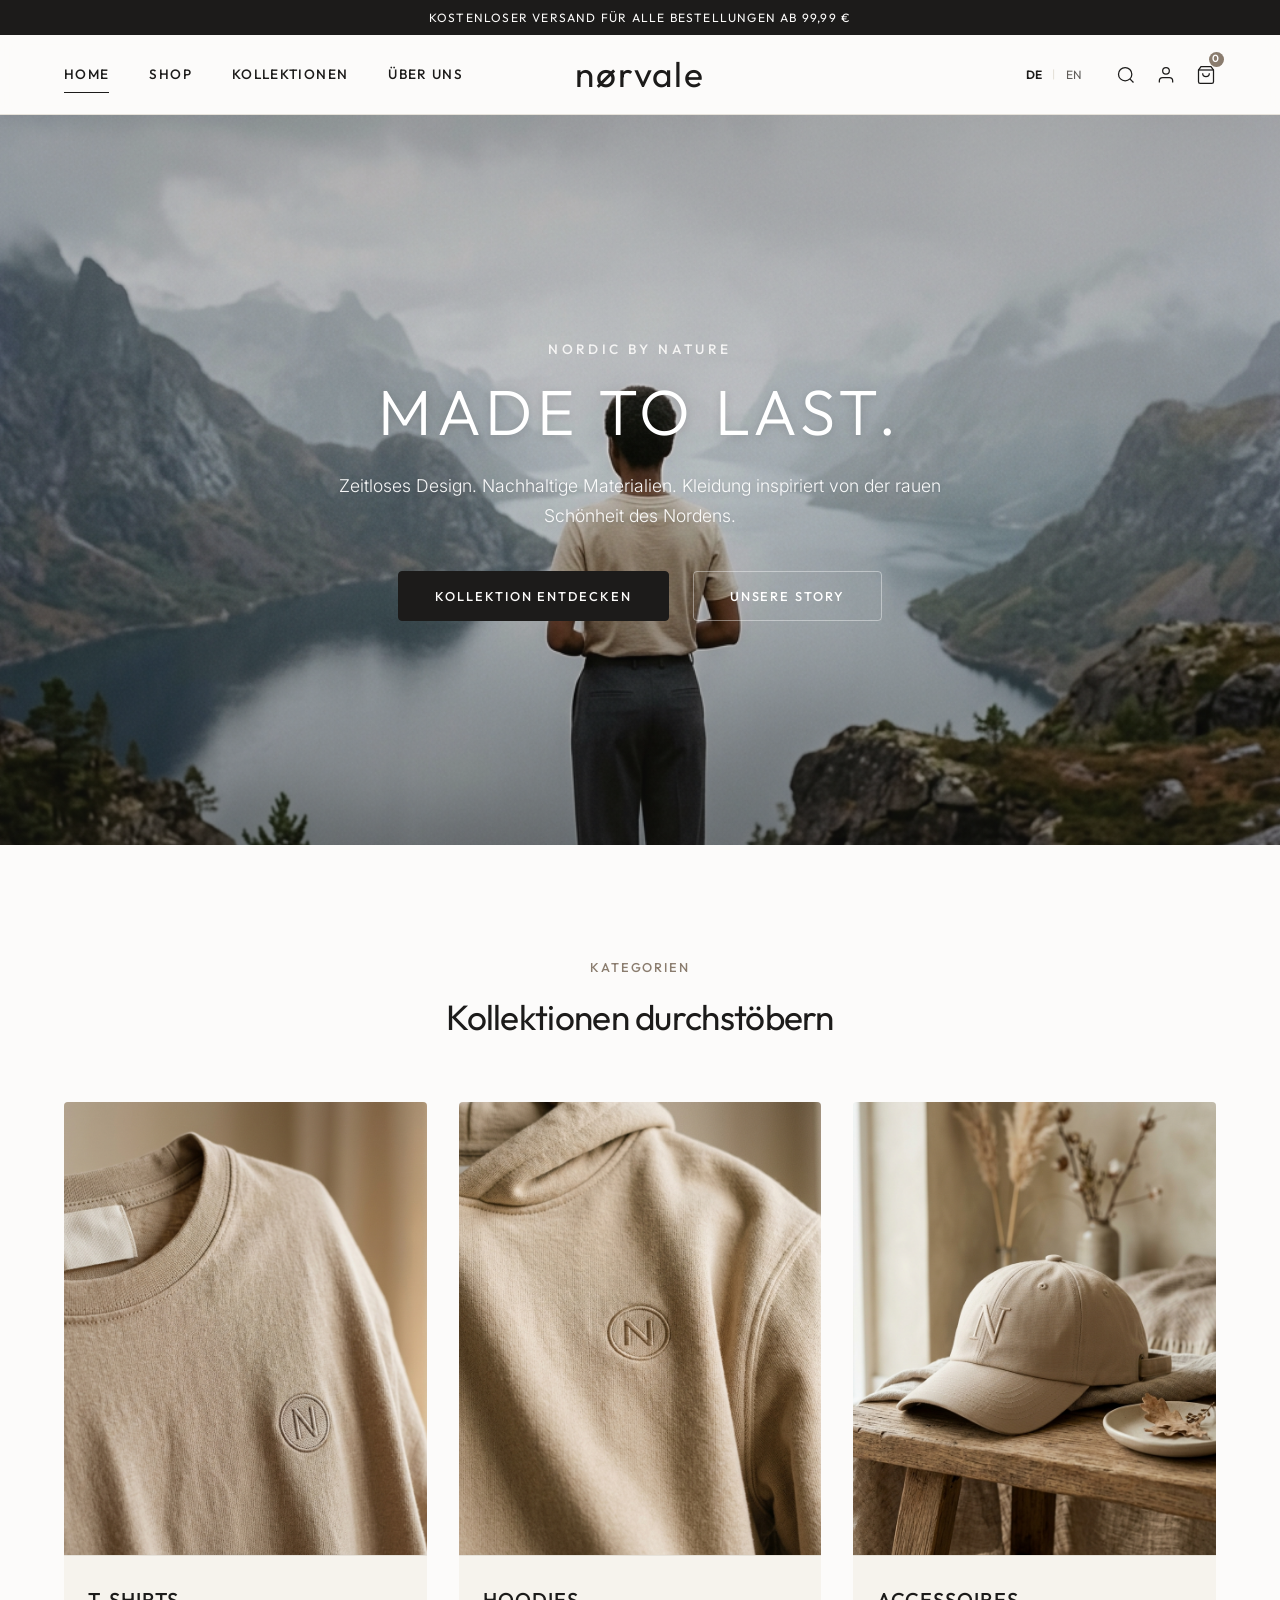
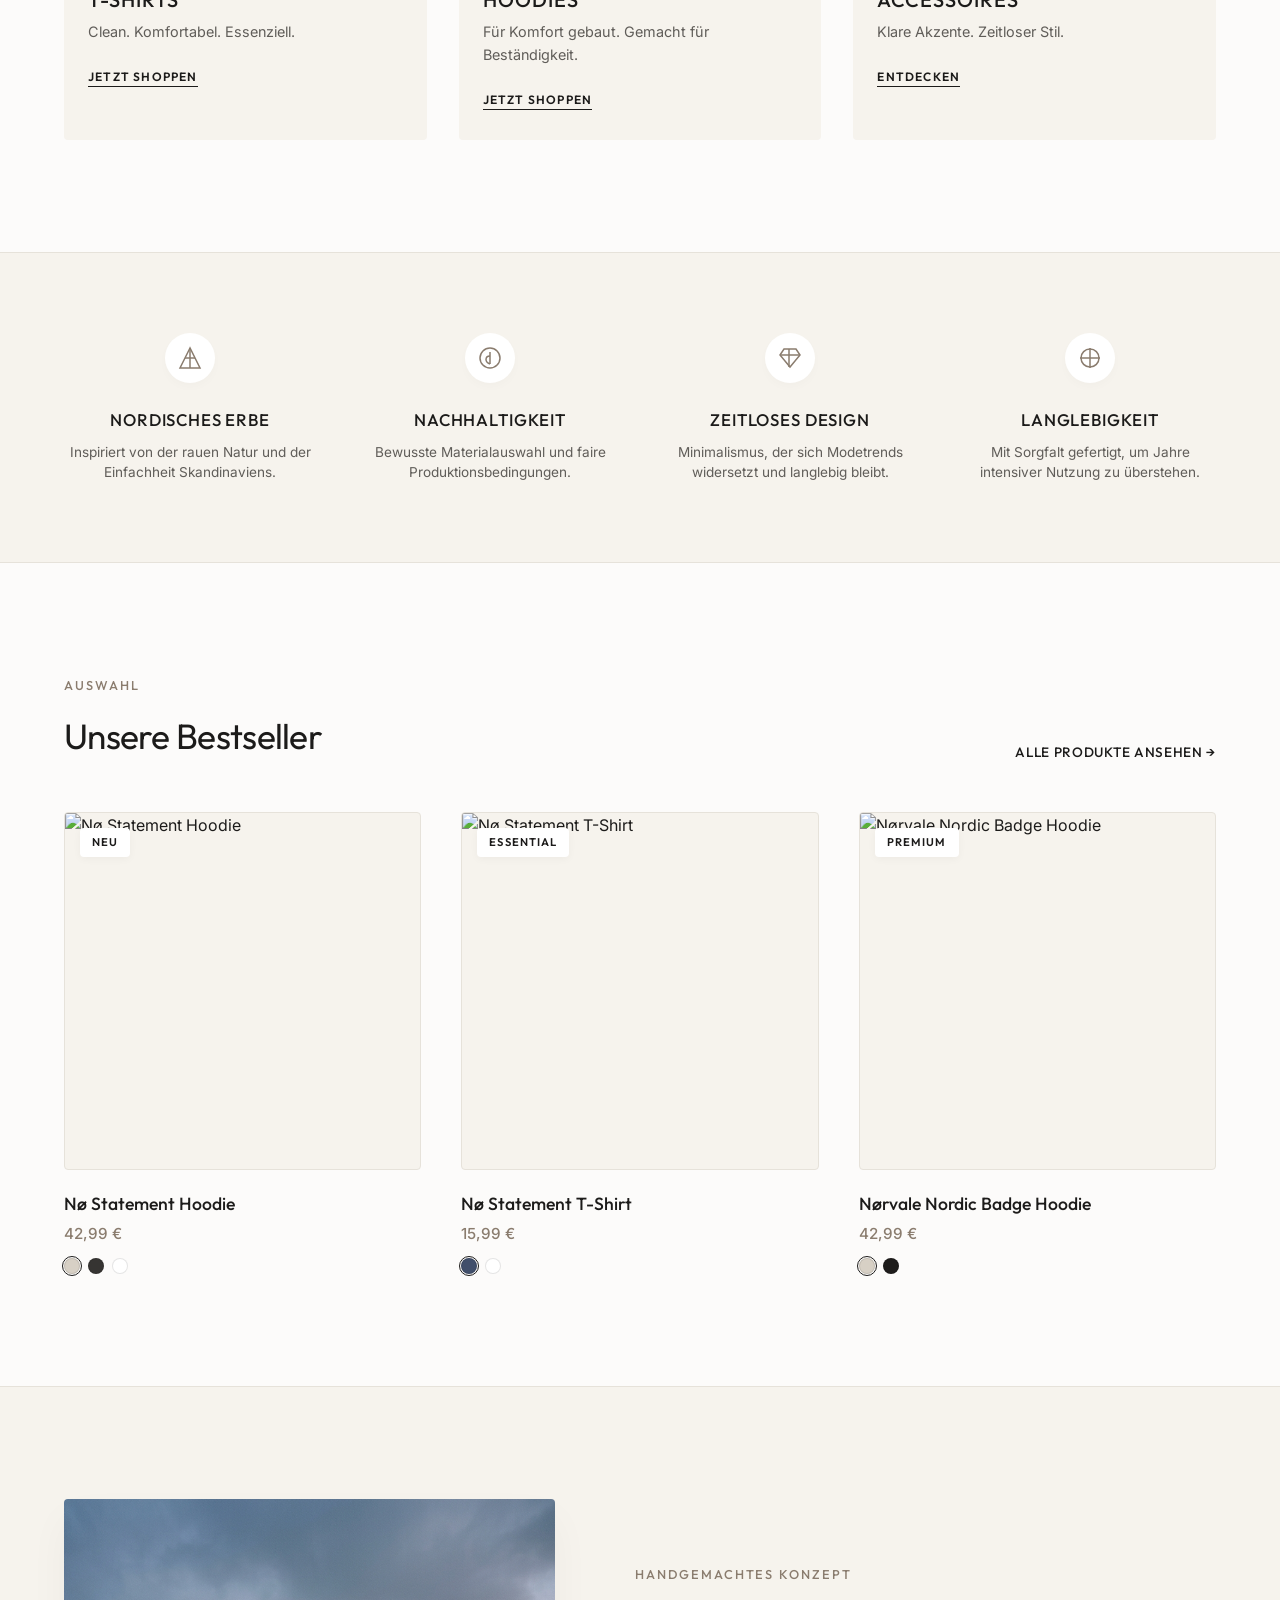
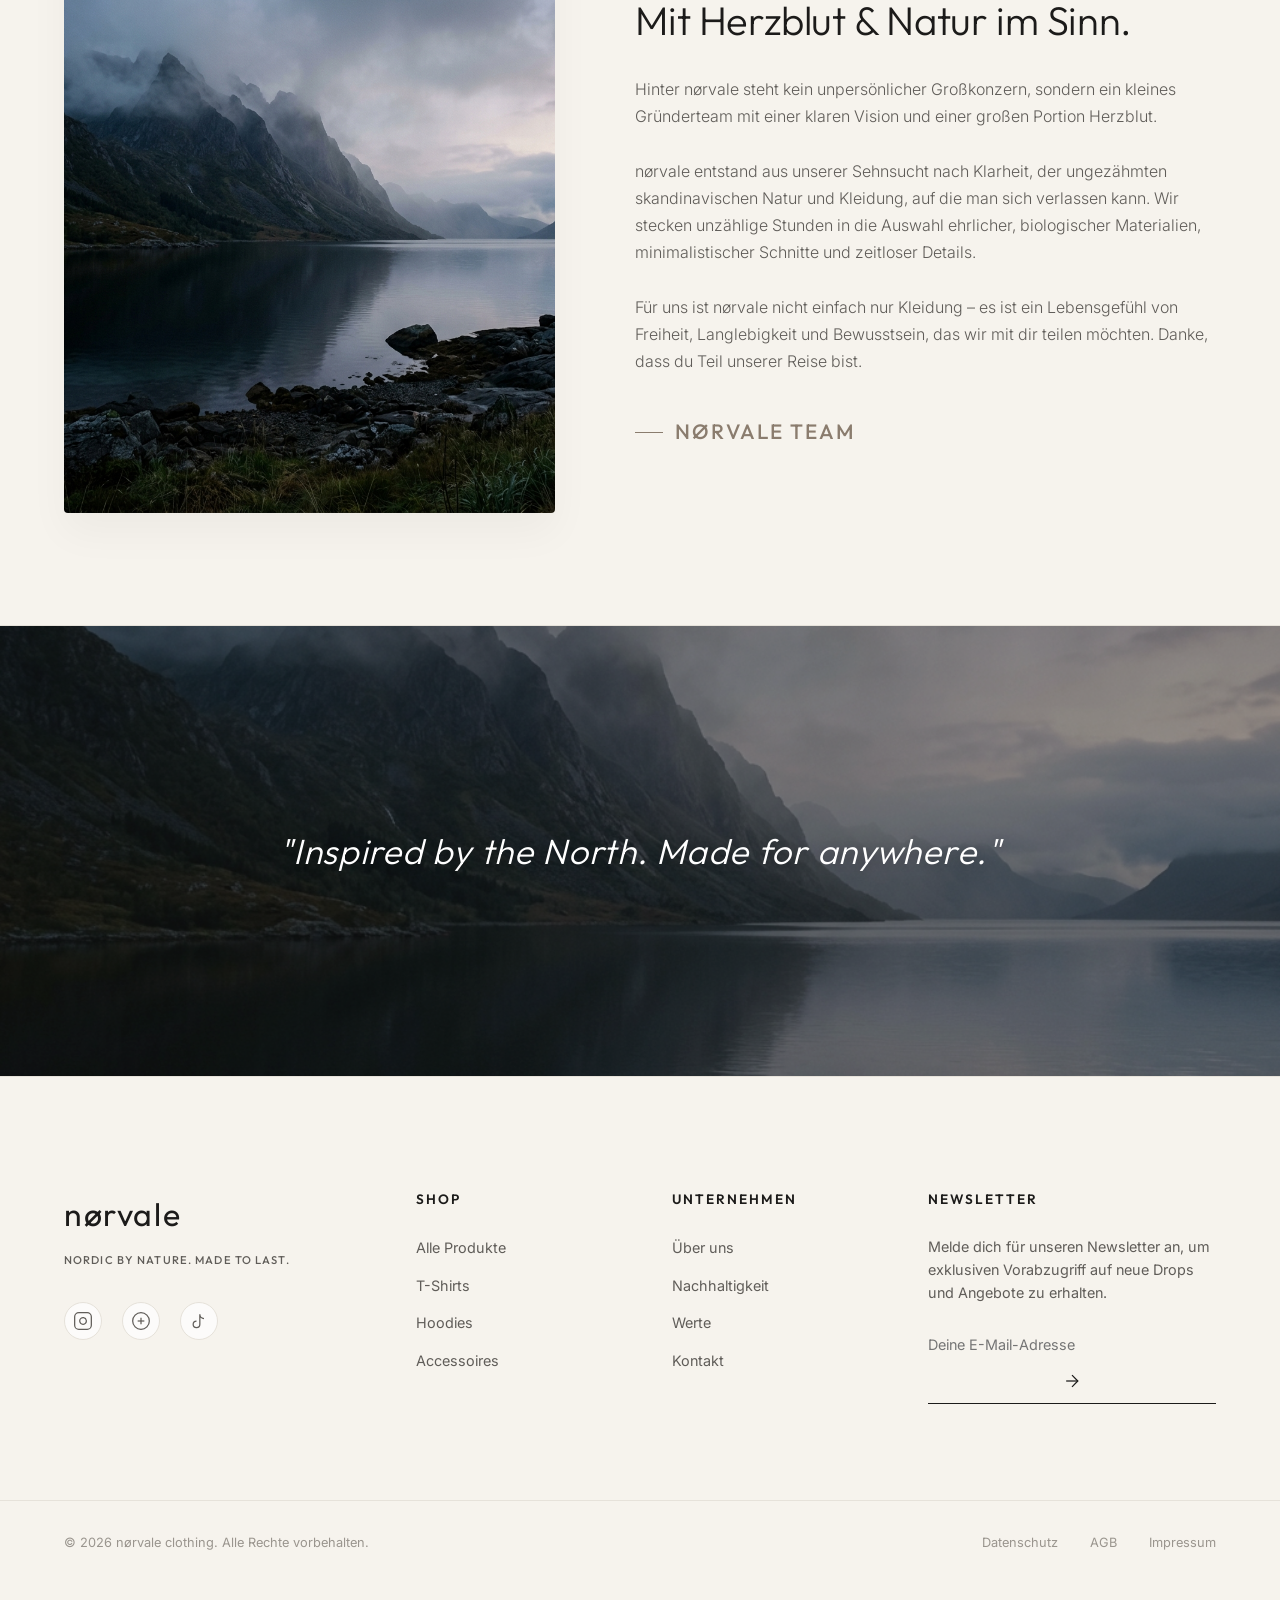
==== index.html @ 2acc5705 "feat: add google-site-verification and styling improvements" ====
<!DOCTYPE html>
<html lang="de">
<head>
    <meta charset="UTF-8">
    <meta name="viewport" content="width=device-width, initial-scale=1.0">
    <title>nørvale | Nordic by Nature. Made to Last.</title>
    <meta name="description" content="Timeless design. Honest materials. Apparel inspired by the North. Discover nørvale's collection of premium, organic clothing.">
    <meta name="google-site-verification" content="ryWmEPqQqQetvuPu8Vt8TTZ47beC2l1nAN78mezbx3M" />
    
    <!-- Google Fonts: Outfit (modern, geometric) and Inter (clean, readable body) -->
    <link rel="preconnect" href="https://fonts.googleapis.com">
    <link rel="preconnect" href="https://fonts.gstatic.com" crossorigin>
    <link href="https://fonts.googleapis.com/css2?family=Inter:wght@300;400;500;600&family=Outfit:wght@300;400;500;600;700&display=swap" rel="stylesheet">
    
    <!-- Core Stylesheet -->
    <link rel="stylesheet" href="index.css">
</head>
<body>

    <!-- Announcement Bar -->
    <div class="announcement-bar">
        <p data-i18n="announcement">Kostenloser Versand für alle Bestellungen ab 99,99 €</p>
    </div>

    <!-- Main Header -->
    <header class="main-header">
        <div class="header-container">
            <!-- Left Navigation -->
            <nav class="nav-left">
                <a href="#home" class="nav-link active" data-target="home-view" data-i18n="nav_home">Home</a>
                <a href="#!/" class="nav-link" data-target="shop-view" data-i18n="nav_shop">Shop</a>
                <a href="#collections" class="nav-link" data-target="collections-view" data-i18n="nav_collections">Kollektionen</a>
                <a href="#about" class="nav-link" data-target="about-view" data-i18n="nav_about">Über uns</a>
            </nav>

            <!-- Center Logo -->
            <div class="logo-container">
                <a href="#home" class="logo" data-target="home-view">nørvale</a>
            </div>

            <!-- Right Utilities -->
            <div class="nav-right">
                <!-- Language Switcher -->
                <div class="lang-switcher">
                    <button class="lang-btn active" data-lang="de">DE</button>
                    <span class="lang-divider">|</span>
                    <button class="lang-btn" data-lang="en">EN</button>
                </div>
                
                <button class="icon-btn search-toggle" aria-label="Suche">
                    <svg width="20" height="20" viewBox="0 0 24 24" fill="none" stroke="currentColor" stroke-width="1.5">
                        <circle cx="11" cy="11" r="8"></circle>
                        <line x1="21" y1="21" x2="16.65" y2="16.65"></line>
                    </svg>
                </button>
                <a href="#!/" class="icon-btn nav-link" aria-label="Konto" data-target="shop-view">
                    <svg width="20" height="20" viewBox="0 0 24 24" fill="none" stroke="currentColor" stroke-width="1.5">
                        <path d="M20 21v-2a4 4 0 0 0-4-4H8a4 4 0 0 0-4 4v2"></path>
                        <circle cx="12" cy="7" r="4"></circle>
                    </svg>
                </a>
                <a href="#!/basket" class="icon-btn bag-btn nav-link" aria-label="Warenkorb" data-target="shop-view">
                    <svg width="20" height="20" viewBox="0 0 24 24" fill="none" stroke="currentColor" stroke-width="1.5">
                        <path d="M6 2L3 6v14a2 2 0 0 0 2 2h14a2 2 0 0 0 2-2V6l-3-4z"></path>
                        <line x1="3" y1="6" x2="21" y2="6"></line>
                        <path d="M16 10a4 4 0 0 1-8 0"></path>
                    </svg>
                    <span class="bag-count">0</span>
                </a>
                <!-- Mobile Menu Button -->
                <button class="mobile-menu-toggle" aria-label="Menü öffnen">
                    <span></span>
                    <span></span>
                </button>
            </div>
        </div>
    </header>

    <!-- Mobile Navigation Drawer -->
    <div class="mobile-nav-drawer">
        <nav class="mobile-nav">
            <a href="#home" class="mobile-nav-link active" data-target="home-view" data-i18n="nav_home">Home</a>
            <a href="#!/" class="mobile-nav-link" data-target="shop-view" data-i18n="nav_shop">Shop</a>
            <a href="#collections" class="mobile-nav-link" data-target="collections-view" data-i18n="nav_collections">Kollektionen</a>
            <a href="#about" class="mobile-nav-link" data-target="about-view" data-i18n="nav_about">Über uns</a>
        </nav>
    </div>

    <!-- Main Content Area -->
    <main class="main-content">

        <!-- 1. HOME VIEW -->
        <section id="home-view" class="view active">
            <!-- Hero Banner -->
            <div class="hero-banner">
                <div class="hero-image-wrapper">
                    <img src="assets/hero_scenery.png" alt="Nordische Landschaft und Minimal-T-Shirt" class="hero-image">
                </div>
                <div class="hero-content">
                    <p class="hero-subtitle-tag" data-i18n="hero_tag">Nordic by Nature</p>
                    <h1 class="hero-title" data-i18n="hero_title">MADE TO LAST.</h1>
                    <p class="hero-description" data-i18n="hero_desc">Zeitloses Design. Nachhaltige Materialien. Kleidung inspiriert von der rauen Schönheit des Nordens.</p>
                    <div class="hero-actions">
                        <button class="btn btn-primary" onclick="navigateToView('shop-view'); window.location.hash = '#!/'" data-i18n="hero_btn_shop">Kollektion Entdecken</button>
                        <button class="btn btn-secondary" onclick="navigateToView('about-view')" data-i18n="hero_btn_about">Unsere Story</button>
                    </div>
                </div>
            </div>

            <!-- Categories Grid -->
            <section class="section categories-section">
                <div class="container">
                    <div class="section-header">
                        <span class="section-tag" data-i18n="cat_tag">Kategorien</span>
                        <h2 class="section-title" data-i18n="cat_title">Kollektionen durchstöbern</h2>
                    </div>
                    <div class="categories-grid">
                        <!-- T-Shirts -->
                        <div class="category-card" onclick="navigateToShopCategory('t-shirts')">
                            <div class="card-img-wrapper">
                                <img src="assets/cat_tshirt.png?v=2" alt="nørvale T-Shirts" class="card-image">
                            </div>
                            <div class="card-content">
                                <h3>T-Shirts</h3>
                                <p data-i18n="cat_tshirt_desc">Clean. Komfortabel. Essenziell.</p>
                                <span class="card-link" data-i18n="cat_tshirt_cta">Jetzt Shoppen</span>
                            </div>
                        </div>

                        <!-- Hoodies -->
                        <div class="category-card" onclick="navigateToShopCategory('hoodies')">
                            <div class="card-img-wrapper">
                                <img src="assets/cat_hoodie.png?v=2" alt="nørvale Hoodies" class="card-image">
                            </div>
                            <div class="card-content">
                                <h3>Hoodies</h3>
                                <p data-i18n="cat_hoodie_desc">Für Komfort gebaut. Gemacht für Beständigkeit.</p>
                                <span class="card-link" data-i18n="cat_hoodie_cta">Jetzt Shoppen</span>
                            </div>
                        </div>

                        <!-- Accessories -->
                        <div class="category-card" onclick="navigateToShopCategory('accessories')">
                            <div class="card-img-wrapper">
                                <img src="assets/cat_accessories.png?v=2" alt="nørvale Accessoires" class="card-image">
                            </div>
                            <div class="card-content">
                                <h3 data-i18n="cat_accessories_title">Accessoires</h3>
                                <p data-i18n="cat_accessories_desc">Klare Akzente. Zeitloser Stil.</p>
                                <span class="card-link" data-i18n="cat_accessories_cta">Entdecken</span>
                            </div>
                        </div>
                    </div>
                </div>
            </section>

            <!-- Brand Values Section -->
            <section class="values-section">
                <div class="container">
                    <div class="values-grid">
                        <div class="value-item">
                            <div class="value-icon">
                                <svg width="24" height="24" viewBox="0 0 24 24" fill="none" stroke="currentColor" stroke-width="1.5">
                                    <path d="M12 2L2 22h20L12 2z"></path>
                                    <path d="M12 2v20"></path>
                                    <path d="M7 12h10"></path>
                                </svg>
                            </div>
                            <h3 data-i18n="value_title_1">Nordisches Erbe</h3>
                            <p data-i18n="value_desc_1">Inspiriert von der rauen Natur und der Einfachheit Skandinaviens.</p>
                        </div>
                        <div class="value-item">
                            <div class="value-icon">
                                <svg width="24" height="24" viewBox="0 0 24 24" fill="none" stroke="currentColor" stroke-width="1.5">
                                    <path d="M12 22c5.523 0 10-4.477 10-10S17.523 2 12 2 2 6.477 2 12s4.477 10 10 10z"></path>
                                    <path d="M12 6v12"></path>
                                    <path d="M12 10C9.5 10 8 11.5 8 13.5s1.5 3.5 4 4.5"></path>
                                </svg>
                            </div>
                            <h3 data-i18n="value_title_2">Nachhaltigkeit</h3>
                            <p data-i18n="value_desc_2">Bewusste Materialauswahl und faire Produktionsbedingungen.</p>
                        </div>
                        <div class="value-item">
                            <div class="value-icon">
                                <svg width="24" height="24" viewBox="0 0 24 24" fill="none" stroke="currentColor" stroke-width="1.5">
                                    <path d="M6 3h12l4 6-10 12L2 9z"></path>
                                    <path d="M11 3v18"></path>
                                    <path d="M2 9h20"></path>
                                </svg>
                            </div>
                            <h3 data-i18n="value_title_3">Zeitloses Design</h3>
                            <p data-i18n="value_desc_3">Minimalismus, der sich Modetrends widersetzt und langlebig bleibt.</p>
                        </div>
                        <div class="value-item">
                            <div class="value-icon">
                                <svg width="24" height="24" viewBox="0 0 24 24" fill="none" stroke="currentColor" stroke-width="1.5">
                                    <path d="M2 12h20"></path>
                                    <path d="M12 2v20"></path>
                                    <path d="M12 12m-9 0a9 9 0 1 0 18 0 9 9 0 1 0 -18 0"></path>
                                </svg>
                            </div>
                            <h3 data-i18n="value_title_4">Langlebigkeit</h3>
                            <p data-i18n="value_desc_4">Mit Sorgfalt gefertigt, um Jahre intensiver Nutzung zu überstehen.</p>
                        </div>
                    </div>
                </div>
            </section>

            <!-- Interactive Bestsellers Preview -->
            <section class="section bestsellers-section">
                <div class="container">
                    <div class="section-header flex-header">
                        <div>
                            <span class="section-tag" data-i18n="best_tag">Auswahl</span>
                            <h2 class="section-title" data-i18n="best_title">Unsere Bestseller</h2>
                        </div>
                        <button class="text-link-btn" onclick="navigateToView('shop-view')" data-i18n="best_view_all">Alle Produkte ansehen →</button>
                    </div>
                    <div class="products-grid">
                        <!-- Product 1 -->
                        <div class="product-card" onclick="navigateToView('shop-view'); window.location.hash = '#!/sellable/ybQyJ8mRgZTdxgE8Mgmy-20-22'">
                            <div class="product-img-wrapper">
                                <img src="https://image.spreadshirtmedia.net/image-server/v1/products/T20A1247PA8410PT17X258Y19D359076087W8000H5012/views/1,width=500,height=500,appearanceId=1247,backgroundColor=f4e3cb,crop=list,modelId=15025/clean-reduziert-und-ausdrucksstark-noe-ist-minimalistisches-statement-wear.jpg" alt="Nø Statement Hoodie" class="product-image">
                                <span class="badge" data-i18n="badge_new">Neu</span>
                            </div>
                            <div class="product-details">
                                <h3 class="product-name">Nø Statement Hoodie</h3>
                                <p class="product-price">42,99 €</p>
                                <div class="product-colors">
                                    <span class="color-dot active" style="background-color: #d7d0c5;" title="Sand"></span>
                                    <span class="color-dot" style="background-color: #363432;" title="Charcoal"></span>
                                    <span class="color-dot" style="background-color: #ffffff;" title="Weiß"></span>
                                </div>
                            </div>
                        </div>

                        <!-- Product 2 -->
                        <div class="product-card" onclick="navigateToView('shop-view'); window.location.hash = '#!/sellable/ybQyJ8mRgZTdxgE8Mgmy-1155-33'">
                            <div class="product-img-wrapper">
                                <img src="https://image.spreadshirtmedia.net/image-server/v1/products/T1155A195PA2483PT32X28Y31D359076087W19418H12166/views/1,width=500,height=500,appearanceId=195,backgroundColor=f4e3cb,crop=list,modelId=12877/clean-reduziert-und-ausdrucksstark-noe-ist-minimalistisches-statement-wear.jpg" alt="Nø Statement T-Shirt" class="product-image">
                                <span class="badge" data-i18n="badge_essential">Essential</span>
                            </div>
                            <div class="product-details">
                                <h3 class="product-name">Nø Statement T-Shirt</h3>
                                <p class="product-price">15,99 €</p>
                                <div class="product-colors">
                                    <span class="color-dot active" style="background-color: #414f6b;" title="Navy"></span>
                                    <span class="color-dot" style="background-color: #ffffff;" title="Weiß"></span>
                                </div>
                            </div>
                        </div>

                        <!-- Product 3 -->
                        <div class="product-card" onclick="navigateToView('shop-view'); window.location.hash = '#!/sellable/NnQjBgmVJ0T8rB079exd-20-22'">
                            <div class="product-img-wrapper">
                                <img src="https://image.spreadshirtmedia.net/image-server/v1/products/T20A1271PA8410PT17X70Y38D359076340W25000H6840/views/1,width=500,height=500,appearanceId=1271,backgroundColor=f4e3cb,crop=list,modelId=16899/badge-im-skandinavischen-stil.jpg" alt="Nørvale Nordic Badge Hoodie" class="product-image">
                                <span class="badge" data-i18n="badge_premium">Premium</span>
                            </div>
                            <div class="product-details">
                                <h3 class="product-name">Nørvale Nordic Badge Hoodie</h3>
                                <p class="product-price">42,99 €</p>
                                <div class="product-colors">
                                    <span class="color-dot active" style="background-color: #d7d0c5;" title="Sand"></span>
                                    <span class="color-dot" style="background-color: #1e1c1b;" title="Deep Charcoal"></span>
                                </div>
                            </div>
                        </div>
                    </div>
                </div>
            </section>

            <!-- Founders Section -->
            <section class="section founders-section">
                <div class="container">
                    <div class="founders-grid">
                        <div class="founders-image-wrapper animate-on-scroll">
                            <img src="assets/quote_bg.png" alt="nørvale Gründerteam" class="founders-image">
                        </div>
                        <div class="founders-content">
                            <span class="section-tag" data-i18n="founders_tag">Handgemachtes Konzept</span>
                            <h2 class="founders-title" data-i18n="founders_title">Mit Herzblut &amp; Natur im Sinn.</h2>
                            <p class="founders-text" data-i18n="founders_text">
                                Hinter nørvale steht kein unpersönlicher Großkonzern, sondern ein kleines Gründerteam mit einer klaren Vision und einer großen Portion Herzblut.<br><br>
                                nørvale entstand aus unserer Sehnsucht nach Klarheit, der ungezähmten skandinavischen Natur und Kleidung, auf die man sich verlassen kann. Wir stecken unzählige Stunden in die Auswahl ehrlicher, biologischer Materialien, minimalistischer Schnitte und zeitloser Details.<br><br>
                                Für uns ist nørvale nicht einfach nur Kleidung – es ist ein Lebensgefühl von Freiheit, Langlebigkeit und Bewusstsein, das wir mit dir teilen möchten. Danke, dass du Teil unserer Reise bist.
                            </p>
                            <div class="founders-signature">nørvale team</div>
                        </div>
                    </div>
                </div>
            </section>

            <!-- Brand Quote Banner -->
            <div class="quote-banner">
                <div class="quote-bg-wrapper">
                    <img src="assets/quote_bg.png" alt="Nordische Berge im Nebel" class="quote-bg-image">
                </div>
                <div class="quote-content">
                    <blockquote>"Inspired by the North. Made for anywhere."</blockquote>
                </div>
            </div>
        </section>


        <!-- 2. SHOP VIEW (Embedded Spreadshop) -->
        <section id="shop-view" class="view">
            <div class="container shop-wrapper">
                <div class="shop-header">
                    <span class="section-tag" data-i18n="shop_tag">Offizieller Store</span>
                    <h2 class="section-title" data-i18n="shop_title">nørvale Online-Shop</h2>
                    <p class="shop-intro-text" data-i18n="shop_desc">Bestelle unsere Kollektionen direkt über den eingebetteten Store. Sicher, schnell und direkt geliefert.</p>
                </div>
                
                <!-- Spreadshop Container -->
                <div class="spreadshop-container-card">
                    <div id="myShop">
                        <div class="shop-loading-spinner">
                            <div class="spinner"></div>
                            <p data-i18n="shop_loading">Kollektionen werden geladen...</p>
                            <a href="https://baokmedia.myspreadshop.de" class="btn btn-secondary" data-i18n="shop_fallback_btn">Direkt zu Spreadshop öffnen</a>
                        </div>
                    </div>
                </div>
            </div>
        </section>


        <!-- 3. COLLECTIONS VIEW -->
        <section id="collections-view" class="view">
            <div class="container section">
                <div class="section-header">
                    <span class="section-tag" data-i18n="coll_tag">Unsere Drops</span>
                    <h2 class="section-title" data-i18n="coll_title">Kollektionen</h2>
                </div>
                
                <div class="collections-overview">
                    <!-- Collection 1: Nø Statement -->
                    <div class="collection-section">
                        <div class="collection-hero-card">
                            <div class="collection-hero-image">
                                <img src="https://image.spreadshirtmedia.net/image-server/v1/products/T20A1247PA8410PT17X258Y19D359076087W8000H5012/views/1,width=600,height=400,appearanceId=1247,backgroundColor=f4e3cb,crop=list/noe-statement-collection.jpg" alt="Nø Statement Collection">
                            </div>
                            <div class="collection-hero-content">
                                <span class="collection-tag" data-i18n="coll_noe_tag">Neu eingetroffen</span>
                                <h3 class="collection-heading" data-i18n="coll_noe_title">Nø Statement Collection</h3>
                                <p class="collection-description" data-i18n="coll_noe_desc">Clean, reduziert und ausdrucksstark: Nø ist minimalistisches Statement-Wear mit nordischem Stil und klarer Haltung.</p>
                                <button class="btn btn-primary" onclick="navigateToView('shop-view'); window.location.hash = '#!/search?q=Statement'" data-i18n="coll_noe_btn">Kollektion shoppen</button>
                            </div>
                        </div>
                        
                        <!-- Key Products preview -->
                        <div class="collection-products-preview">
                            <h4 class="preview-title" data-i18n="coll_preview_title">Highlights der Kollektion</h4>
                            <div class="mini-grid">
                                <!-- Product 1 -->
                                <div class="product-card mini" onclick="navigateToView('shop-view'); window.location.hash = '#!/sellable/ybQyJ8mRgZTdxgE8Mgmy-20-22'">
                                    <div class="product-img-wrapper">
                                        <img src="https://image.spreadshirtmedia.net/image-server/v1/products/T20A1247PA8410PT17X258Y19D359076087W8000H5012/views/1,width=400,height=400,appearanceId=1247,backgroundColor=f4e3cb,crop=list/noe-statement-hoodie.jpg" alt="Nø Statement Hoodie" class="product-image" loading="lazy">
                                    </div>
                                    <div class="product-details">
                                        <h5 class="product-name">Nø Statement Hoodie</h5>
                                        <p class="product-price">42,99 €</p>
                                    </div>
                                </div>
                                <!-- Product 2 -->
                                <div class="product-card mini" onclick="navigateToView('shop-view'); window.location.hash = '#!/sellable/ybQyJ8mRgZTdxgE8Mgmy-1155-33'">
                                    <div class="product-img-wrapper">
                                        <img src="https://image.spreadshirtmedia.net/image-server/v1/products/T1155A195PA2483PT32X28Y31D359076087W19418H12166/views/1,width=400,height=400,appearanceId=195,backgroundColor=f4e3cb,crop=list/noe-statement-tshirt.jpg" alt="Nø Statement T-Shirt" class="product-image" loading="lazy">
                                    </div>
                                    <div class="product-details">
                                        <h5 class="product-name">Nø Statement T-Shirt</h5>
                                        <p class="product-price">15,99 €</p>
                                    </div>
                                </div>
                                <!-- Product 3 -->
                                <div class="product-card mini" onclick="navigateToView('shop-view'); window.location.hash = '#!/sellable/ybQyJ8mRgZTdxgE8Mgmy-812-7'">
                                    <div class="product-img-wrapper">
                                        <img src="https://image.spreadshirtmedia.net/image-server/v1/products/T812A1268PA8515PT17X252Y50D359076087W8898H5575/views/1,width=400,height=400,appearanceId=1268,backgroundColor=f4e3cb,crop=list/noe-statement-sweatshirt.jpg" alt="Nø Statement Sweatshirt" class="product-image" loading="lazy">
                                    </div>
                                    <div class="product-details">
                                        <h5 class="product-name">Nø Statement Sweatshirt</h5>
                                        <p class="product-price">27,99 €</p>
                                    </div>
                                </div>
                            </div>
                        </div>
                    </div>
                    
                    <div class="collection-divider"></div>
                    
                    <!-- Collection 2: Nørvale Collection -->
                    <div class="collection-section">
                        <div class="collection-hero-card reverse">
                            <div class="collection-hero-image">
                                <img src="https://image.spreadshirtmedia.net/image-server/v1/products/T20A1271PA8410PT17X70Y38D359076340W25000H6840/views/1,width=600,height=400,appearanceId=1271,backgroundColor=f4e3cb,crop=list/noervale-nordic-style-collection.jpg" alt="Nørvale Collection – Nordic Style">
                            </div>
                            <div class="collection-hero-content">
                                <span class="collection-tag" data-i18n="coll_norvale_tag">Heritage Line</span>
                                <h3 class="collection-heading" data-i18n="coll_norvale_title">Nørvale Collection – Nordic Style</h3>
                                <p class="collection-description" data-i18n="coll_norvale_desc">Klassische Schnitte, feine Typografie und unser markantes Logo-Stick. Diese Linie verkörpert die Essenz des nordischen Minimalismus.</p>
                                <button class="btn btn-secondary" onclick="navigateToView('shop-view'); window.location.hash = '#!/search?q=N%C3%B6rvale'" data-i18n="coll_norvale_btn">Kollektion ansehen</button>
                            </div>
                        </div>
                        
                        <!-- Key Products preview -->
                        <div class="collection-products-preview">
                            <h4 class="preview-title" data-i18n="coll_preview_title">Highlights der Kollektion</h4>
                            <div class="mini-grid">
                                <!-- Product 1 -->
                                <div class="product-card mini" onclick="navigateToView('shop-view'); window.location.hash = '#!/sellable/NnQjBgmVJ0T8rB079exd-20-22'">
                                    <div class="product-img-wrapper">
                                        <img src="https://image.spreadshirtmedia.net/image-server/v1/products/T20A1271PA8410PT17X70Y38D359076340W25000H6840/views/1,width=400,height=400,appearanceId=1271,backgroundColor=f4e3cb,crop=list/norvale-badge-hoodie.jpg" alt="Nørvale Nordic Badge Hoodie" class="product-image" loading="lazy">
                                    </div>
                                    <div class="product-details">
                                        <h5 class="product-name">Nørvale Nordic Badge Hoodie</h5>
                                        <p class="product-price">42,99 €</p>
                                    </div>
                                </div>
                                <!-- Product 2 -->
                                <div class="product-card mini" onclick="navigateToView('shop-view'); window.location.hash = '#!/sellable/NnQjBgmVJ0T8rB079exd-963-7'">
                                    <div class="product-img-wrapper">
                                        <img src="https://image.spreadshirtmedia.net/image-server/v1/products/T963A1PA8220PT17X65Y115D359076340W25000H6840/views/1,width=400,height=400,appearanceId=1,backgroundColor=f4e3cb,crop=list/norvale-badge-tshirt.jpg" alt="Nørvale Nordic Badge Shirt" class="product-image" loading="lazy">
                                    </div>
                                    <div class="product-details">
                                        <h5 class="product-name">Nørvale Nordic Badge Shirt</h5>
                                        <p class="product-price">22,99 €</p>
                                    </div>
                                </div>
                                <!-- Product 3 -->
                                <div class="product-card mini" onclick="navigateToView('shop-view'); window.location.hash = '#!/sellable/NnQjBgmVJ0T8rB079exd-812-7'">
                                    <div class="product-img-wrapper">
                                        <img src="https://image.spreadshirtmedia.net/image-server/v1/products/T812A1259PA8515PT17X67Y86D359076340W25561H6993/views/1,width=400,height=400,appearanceId=1259,backgroundColor=f4e3cb,crop=list/norvale-badge-sweatshirt.jpg" alt="Nørvale Nordic Badge Sweatshirt" class="product-image" loading="lazy">
                                    </div>
                                    <div class="product-details">
                                        <h5 class="product-name">Nørvale Nordic Badge Sweatshirt</h5>
                                        <p class="product-price">27,99 €</p>
                                    </div>
                                </div>
                            </div>
                        </div>
                    </div>
                </div>
            </div>
        </section>


        <!-- 4. ABOUT VIEW -->
        <section id="about-view" class="view">
            <div class="container section about-container">
                <div class="about-grid">
                    <div class="about-text-content">
                        <span class="section-tag" data-i18n="about_tag">Unsere Philosophie</span>
                        <h2 class="about-heading" data-i18n="about_heading">Die Seele des Nordens.</h2>
                        <p class="about-lead" data-i18n="about_lead">nørvale entstand aus der Sehnsucht nach Klarheit, Natur und langlebiger Kleidung. Unsere Designs spiegeln die weite, raue Landschaft des Nordens wider.</p>
                        
                        <div class="about-story-blocks">
                            <div class="story-block">
                                <h3 data-i18n="about_story_title_1">Bewusster Minimalismus</h3>
                                <p data-i18n="about_story_desc_1">Wir glauben nicht an schnelllebige Trends. Jedes nørvale-Stück ist so konzipiert, dass es vielseitig kombinierbar ist und Saison für Saison getragen werden kann.</p>
                            </div>
                            
                            <div class="story-block">
                                <h3 data-i18n="about_story_title_2">Verantwortung & Materialien</h3>
                                <p data-i18n="about_story_desc_2">In Zusammenarbeit mit Spreadshop setzen wir auf eine bedarfsgerechte Produktion (Print-on-Demand), um Textilmüll und Überproduktion zu minimieren. Wir bevorzugen biologische Fasern und umweltfreundliche Druckverfahren.</p>
                            </div>
                        </div>
                    </div>
                    <div class="about-visuals">
                        <div class="about-image-wrapper">
                            <img src="assets/hero_scenery.png" alt="Nordic lifestyle" class="about-main-image">
                        </div>
                    </div>
                </div>
            </div>
        </section>

        <!-- 4.1. SUSTAINABILITY VIEW -->
        <section id="sustainability-view" class="view">
            <div class="container section sustainability-container">
                <div class="sustain-header">
                    <span class="section-tag" data-i18n="sustain_tag">Verantwortung</span>
                    <h2 class="section-title" data-i18n="sustain_title">Nachhaltigkeit bei nørvale</h2>
                    <p class="sustain-intro" data-i18n="sustain_intro">Unsere Natur ist nicht nur Inspiration – sie ist unsere Lebensgrundlage. Deshalb tun wir alles, um sie zu schützen.</p>
                </div>
                
                <div class="sustain-grid">
                    <div class="sustain-card">
                        <div class="sustain-card-icon">
                            <svg width="24" height="24" viewBox="0 0 24 24" fill="none" stroke="currentColor" stroke-width="1.5">
                                <path d="M12 2v20M17 5H9.5a3.5 3.5 0 0 0 0 7h5a3.5 3.5 0 0 1 0 7H6"></path>
                            </svg>
                        </div>
                        <h3 data-i18n="sustain_card_title_1">On-Demand Produktion</h3>
                        <p data-i18n="sustain_card_desc_1">Wir drucken erst, wenn du bestellst. Das vermeidet Überproduktion und schont wertvolle Ressourcen.</p>
                    </div>
                    
                    <div class="sustain-card">
                        <div class="sustain-card-icon">
                            <svg width="24" height="24" viewBox="0 0 24 24" fill="none" stroke="currentColor" stroke-width="1.5">
                                <circle cx="12" cy="12" r="10"></circle>
                                <path d="M12 6v6l4 2"></path>
                            </svg>
                        </div>
                        <h3 data-i18n="sustain_card_title_2">GOTS-Bio-Baumwolle</h3>
                        <p data-i18n="sustain_card_desc_2">Unsere Kleidung besteht aus kontrolliert biologisch angebauter Baumwolle – ohne Pestizide oder giftige Chemie.</p>
                    </div>
                    
                    <div class="sustain-card">
                        <div class="sustain-card-icon">
                            <svg width="24" height="24" viewBox="0 0 24 24" fill="none" stroke="currentColor" stroke-width="1.5">
                                <path d="M21 16V8a2 2 0 0 0-1-1.73l-7-4a2 2 0 0 0-2 0l-7 4A2 2 0 0 0 3 8v8a2 2 0 0 0 1 1.73l7 4a2 2 0 0 0 2 0l7-4A2 2 0 0 0 21 16z"></path>
                                <polyline points="3.27 6.96 12 12.01 20.73 6.96"></polyline>
                                <line x1="12" y1="22.08" x2="12" y2="12"></line>
                            </svg>
                        </div>
                        <h3 data-i18n="sustain_card_title_3">Plastikfreier Versand</h3>
                        <p data-i18n="sustain_card_desc_3">Deine Bestellung wird in recycelten und plastikfreien Papierverpackungen klimaneutral an dich versendet.</p>
                    </div>
                </div>
            </div>
        </section>

        <!-- 4.2. VALUES VIEW -->
        <section id="values-view" class="view">
            <div class="container section values-view-container">
                <div class="values-header">
                    <span class="section-tag" data-i18n="values_view_tag">Wofür wir stehen</span>
                    <h2 class="section-title" data-i18n="values_view_title">Unsere Werte</h2>
                    <p class="values-intro" data-i18n="values_view_intro">Bei nørvale geht es um mehr als Kleidung. Es geht um eine Lebenseinstellung.</p>
                </div>
                
                <div class="values-view-grid">
                    <div class="value-card">
                        <span class="value-number">01</span>
                        <h3 data-i18n="value_card_title_1">Nordische Gelassenheit</h3>
                        <p data-i18n="value_card_desc_1">Unsere Entwürfe strahlen die Einfachheit und Klarheit skandinavischer Landschaften aus. Ruhe statt Hektik, Design statt Modewahn.</p>
                    </div>
                    
                    <div class="value-card">
                        <span class="value-number">02</span>
                        <h3 data-i18n="value_card_title_2">Langlebige Quality</h3>
                        <p data-i18n="value_card_desc_2">Ein Kleidungsstück sollte dich über Jahre begleiten. Wir designen Essentials, die langlebig, robust und zeitlos bleiben.</p>
                    </div>
                    
                    <div class="value-card">
                        <span class="value-number">03</span>
                        <h3 data-i18n="value_card_title_3">Echter Minimalismus</h3>
                        <p data-i18n="value_card_desc_3">Wir glauben an den "Pursuit of Less" – weniger kaufen, aber dafür bewusster auswählen und pflegen.</p>
                    </div>
                </div>
            </div>
        </section>

        <!-- 4.3. CONTACT VIEW -->
        <section id="contact-view" class="view">
            <div class="container section contact-container">
                <div class="contact-grid">
                    <!-- Left: Contact Details -->
                    <div class="contact-info">
                        <span class="section-tag" data-i18n="contact_tag">Schreib uns</span>
                        <h2 class="contact-heading" data-i18n="contact_heading">Kontaktiere das nørvale Team</h2>
                        <p class="contact-desc" data-i18n="contact_desc">Hast du Fragen zu deiner Bestellung, unseren Produkten oder Kooperationen? Wir sind für dich da.</p>
                        
                        <div class="contact-details-list">
                            <div class="contact-detail-item">
                                <h4 data-i18n="contact_detail_label_email">E-Mail</h4>
                                <p><a href="mailto:olli1270@gmail.com">olli1270@gmail.com</a></p>
                            </div>
                            <div class="contact-detail-item">
                                <h4 data-i18n="contact_detail_label_hours">Support-Zeiten</h4>
                                <p data-i18n="contact_detail_val_hours">Montag – Freitag: 09:00 – 17:00 Uhr</p>
                            </div>
                        </div>
                    </div>
                    
                    <!-- Right: Contact Form -->
                    <div class="contact-form-wrapper">
                        <form class="contact-form" onsubmit="handleContactSubmit(event)">
                            <div class="form-row">
                                <div class="form-group-half">
                                    <label for="contact-name" data-i18n="contact_form_name">Dein Name</label>
                                    <input type="text" id="contact-name" required placeholder="z.B. Anna Müller" data-i18n-placeholder="contact_placeholder_name">
                                </div>
                                <div class="form-group-half">
                                    <label for="contact-email" data-i18n="contact_form_email">Deine E-Mail</label>
                                    <input type="email" id="contact-email" required placeholder="z.B. anna@email.de" data-i18n-placeholder="contact_placeholder_email">
                                </div>
                            </div>
                            
                            <div class="form-group">
                                <label for="contact-message" data-i18n="contact_form_msg">Nachricht</label>
                                <textarea id="contact-message" required rows="5" placeholder="Wie können wir dir helfen?" data-i18n-placeholder="contact_placeholder_msg"></textarea>
                            </div>
                            
                            <button type="submit" class="btn btn-primary" data-i18n="contact_form_submit">Nachricht senden</button>
                        </form>
                    </div>
                </div>
            </div>
        </section>

        <!-- 5. LEGAL VIEW -->
        <section id="legal-view" class="view">
            <div class="container section legal-container">
                <div class="legal-tabs">
                    <button class="legal-tab-btn active" data-legal-section="imprint" data-i18n="legal_tab_imprint">Impressum</button>
                    <button class="legal-tab-btn" data-legal-section="privacy" data-i18n="legal_tab_privacy">Datenschutz</button>
                    <button class="legal-tab-btn" data-legal-section="terms" data-i18n="legal_tab_terms">AGB</button>
                </div>
                
                <div class="legal-content-wrapper">
                    <!-- Impressum Content -->
                    <div id="legal-section-imprint" class="legal-section-content active" data-i18n="legal_imprint_content">
                        <!-- Populated dynamically -->
                    </div>

                    <!-- Datenschutz Content -->
                    <div id="legal-section-privacy" class="legal-section-content" data-i18n="legal_privacy_content">
                        <!-- Populated dynamically -->
                    </div>

                    <!-- AGB Content -->
                    <div id="legal-section-terms" class="legal-section-content" data-i18n="legal_terms_content">
                        <!-- Populated dynamically -->
                    </div>
                </div>
            </div>
        </section>

    </main>

    <!-- Search Overlay -->
    <div class="search-overlay">
        <button class="search-close" aria-label="Schließen">
            <svg width="24" height="24" viewBox="0 0 24 24" fill="none" stroke="currentColor" stroke-width="1.5">
                <line x1="18" y1="6" x2="6" y2="18"></line>
                <line x1="6" y1="6" x2="18" y2="18"></line>
            </svg>
        </button>
        <div class="search-inner">
            <form class="search-form" onsubmit="handleSearchSubmit(event)">
                <input type="text" placeholder="Suche nach Produkten..." class="search-input" data-i18n-placeholder="search_placeholder" autofocus>
                <button type="submit" class="search-submit-btn" data-i18n="search_btn">Suchen</button>
            </form>
            <p class="search-suggestions" data-i18n="search_suggestions">Beliebte Suchanfragen: <span>Hoodies</span>, <span>T-Shirts</span>, <span>Caps</span></p>
        </div>
    </div>

    <!-- Main Footer -->
    <footer class="main-footer">
        <div class="container footer-grid">
            <!-- Brand Column -->
            <div class="footer-col brand-col">
                <span class="footer-logo">nørvale</span>
                <p class="footer-tagline">NORDIC BY NATURE. MADE TO LAST.</p>
                <div class="social-links">
                    <a href="https://instagram.com" target="_blank" aria-label="Instagram">
                        <svg width="20" height="20" viewBox="0 0 24 24" fill="none" stroke="currentColor" stroke-width="1.5">
                            <rect x="2" y="2" width="20" height="20" rx="5" ry="5"></rect>
                            <path d="M16 11.37A4 4 0 1 1 12.63 8 4 4 0 0 1 16 11.37z"></path>
                            <line x1="17.5" y1="6.5" x2="17.51" y2="6.5"></line>
                        </svg>
                    </a>
                    <a href="https://pinterest.com" target="_blank" aria-label="Pinterest">
                        <svg width="20" height="20" viewBox="0 0 24 24" fill="none" stroke="currentColor" stroke-width="1.5">
                            <line x1="12" y1="8" x2="12" y2="16"></line>
                            <line x1="8" y1="12" x2="16" y2="12"></line>
                            <circle cx="12" cy="12" r="10"></circle>
                        </svg>
                    </a>
                    <a href="https://tiktok.com" target="_blank" aria-label="TikTok">
                        <svg width="20" height="20" viewBox="0 0 24 24" fill="none" stroke="currentColor" stroke-width="1.5">
                            <path d="M9 12a4 4 0 1 0 4 4V4a5 5 0 0 0 5 5"></path>
                        </svg>
                    </a>
                </div>
            </div>

            <!-- Shop Column -->
            <div class="footer-col">
                <h3 data-i18n="footer_title_shop">Shop</h3>
                <ul>
                    <li><a href="#!/" data-target="shop-view" data-i18n="footer_shop_all">Alle Produkte</a></li>
                    <li><a href="#!/search?q=shirt" data-target="shop-view" data-i18n="footer_shop_tshirts">T-Shirts</a></li>
                    <li><a href="#!/search?q=hoodie" data-target="shop-view" data-i18n="footer_shop_hoodies">Hoodies</a></li>
                    <li><a href="#!/search?q=accessoire" data-target="shop-view" data-i18n="footer_shop_accessories">Accessoires</a></li>
                </ul>
            </div>

            <!-- Company Column -->
            <div class="footer-col">
                <h3 data-i18n="footer_title_company">Unternehmen</h3>
                <ul>
                    <li><a href="#about" data-target="about-view" data-i18n="footer_company_about">Über uns</a></li>
                    <li><a href="#sustainability" data-target="sustainability-view" data-i18n="footer_company_sustain">Nachhaltigkeit</a></li>
                    <li><a href="#values" data-target="values-view" data-i18n="footer_company_values">Werte</a></li>
                    <li><a href="#contact" data-target="contact-view" data-i18n="footer_company_contact">Kontakt</a></li>
                </ul>
            </div>

            <!-- Newsletter Column -->
            <div class="footer-col newsletter-col">
                <h3 data-i18n="footer_title_newsletter">Newsletter</h3>
                <p data-i18n="footer_newsletter_desc">Melde dich für unseren Newsletter an, um exklusiven Vorabzugriff auf neue Drops und Angebote zu erhalten.</p>
                <form class="newsletter-form" onsubmit="handleNewsletterSubmit(event)">
                    <div class="form-group">
                        <input type="email" placeholder="Deine E-Mail-Adresse" data-i18n-placeholder="footer_newsletter_placeholder" required aria-label="E-Mail für Newsletter">
                        <button type="submit" aria-label="Abonnieren">
                            <svg width="20" height="20" viewBox="0 0 24 24" fill="none" stroke="currentColor" stroke-width="1.5">
                                <line x1="5" y1="12" x2="19" y2="12"></line>
                                <polyline points="12 5 19 12 12 19"></polyline>
                            </svg>
                        </button>
                    </div>
                </form>
            </div>
        </div>

        <!-- Footer Bottom Bar -->
        <div class="footer-bottom">
            <div class="container footer-bottom-flex">
                <p class="copyright" data-i18n="footer_copyright">&copy; 2026 nørvale clothing. Alle Rechte vorbehalten.</p>
                <div class="legal-links">
                    <a href="#privacy" data-target="legal-view" data-i18n="footer_privacy">Datenschutz</a>
                    <a href="#terms" data-target="legal-view" data-i18n="footer_terms">AGB</a>
                    <a href="#imprint" data-target="legal-view" data-i18n="footer_imprint">Impressum</a>
                </div>
            </div>
        </div>
    </footer>

    <!-- Spreadshop Configuration & Scripts -->
    <script>
        var spread_shop_config = {
            shopName: 'baokmedia',
            locale: 'de_DE',
            prefix: 'https://baokmedia.myspreadshop.de',
            baseId: 'myShop'
        };
    </script>
    <script type="text/javascript" src="https://baokmedia.myspreadshop.de/shopfiles/shopclient/shopclient.nocache.js"></script>

    <!-- Client-Side App Logic -->
    <script src="index.js"></script>
</body>
</html>
---- index.css ----
/* ==========================================================================
   nørvale clothing - Design System & Stylesheet
   ========================================================================== */

/* --- CSS Custom Properties (Design System Tokens) --- */
:root {
    /* Color Palette */
    --color-bg-primary: #fcfbfa;     /* Soft Warm Pearl White */
    --color-bg-secondary: #f6f3ed;   /* Warm Sand / Light Beige */
    --color-bg-tertiary: #ebe7de;    /* Muted Border & Background Sand */
    --color-text-primary: #1c1b1a;   /* Deep Charcoal / Off-Black */
    --color-text-secondary: #605d59; /* Muted Taupe / Dark Warm Gray */
    --color-text-light: #9a958e;     /* Light Muted Gray */
    --color-accent: #8a7c6e;         /* Warm Editorial Taupe / Bronze */
    --color-accent-light: #a49688;   /* Light Editorial Taupe */
    --color-border: #e6e2da;         /* Clean Separator Line Color */
    --color-white: #ffffff;
    --color-black: #000000;
    
    /* Typography */
    --font-heading: 'Outfit', -apple-system, BlinkMacSystemFont, "Segoe UI", Roboto, sans-serif;
    --font-body: 'Inter', -apple-system, BlinkMacSystemFont, "Segoe UI", Roboto, sans-serif;
    
    /* Transitions & Animations */
    --transition-smooth: all 0.4s cubic-bezier(0.25, 0.46, 0.45, 0.94);
    --transition-fast: all 0.2s ease;
    
    /* Spacing & Borders */
    --container-max-width: 1440px;
    --header-height: 80px;
    --announcement-height: 35px;
    --border-radius-sm: 4px;
    --border-radius-md: 8px;
}

/* --- Reset & Base Styles --- */
* {
    margin: 0;
    padding: 0;
    box-sizing: border-box;
}

html {
    scroll-behavior: smooth;
    font-size: 16px;
    background-color: var(--color-bg-primary);
}

body {
    font-family: var(--font-body);
    color: var(--color-text-primary);
    background-color: var(--color-bg-primary);
    line-height: 1.6;
    -webkit-font-smoothing: antialiased;
    overflow-x: hidden;
}

img {
    max-width: 100%;
    height: auto;
    display: block;
}

a {
    color: inherit;
    text-decoration: none;
    transition: var(--transition-fast);
}

button, input, select, textarea {
    font-family: inherit;
    font-size: inherit;
    color: inherit;
    background: none;
    border: none;
    outline: none;
}

button {
    cursor: pointer;
}

.container {
    width: 100%;
    max-width: var(--container-max-width);
    margin: 0 auto;
    padding: 0 4rem;
}

@media (max-width: 1024px) {
    .container {
        padding: 0 2rem;
    }
}

@media (max-width: 768px) {
    .container {
        padding: 0 1.25rem;
    }
}

/* --- Helper Classes --- */
.section {
    padding: 7rem 0;
}

@media (max-width: 768px) {
    .section {
        padding: 4rem 0;
    }
}

.section-header {
    margin-bottom: 3.5rem;
    text-align: center;
}

.section-header.flex-header {
    display: flex;
    justify-content: space-between;
    align-items: flex-end;
    text-align: left;
    margin-bottom: 3rem;
}

@media (max-width: 768px) {
    .section-header.flex-header {
        flex-direction: column;
        align-items: flex-start;
        gap: 1rem;
    }
}

.section-tag {
    font-family: var(--font-heading);
    font-size: 0.8rem;
    font-weight: 500;
    text-transform: uppercase;
    letter-spacing: 0.15em;
    color: var(--color-accent);
    display: block;
    margin-bottom: 0.75rem;
}

.section-title {
    font-family: var(--font-heading);
    font-size: 2.2rem;
    font-weight: 400;
    letter-spacing: -0.02em;
    color: var(--color-text-primary);
}

@media (max-width: 768px) {
    .section-title {
        font-size: 1.75rem;
    }
}

/* --- Announcement Bar --- */
.announcement-bar {
    background-color: var(--color-text-primary);
    color: var(--color-bg-primary);
    height: var(--announcement-height);
    display: flex;
    align-items: center;
    justify-content: center;
    font-family: var(--font-heading);
    font-size: 0.75rem;
    font-weight: 400;
    letter-spacing: 0.1em;
    text-transform: uppercase;
    z-index: 100;
    position: relative;
}

/* --- Header & Navigation --- */
.main-header {
    background-color: rgba(252, 251, 250, 0.85);
    backdrop-filter: blur(10px);
    -webkit-backdrop-filter: blur(10px);
    border-bottom: 1px solid var(--color-border);
    position: sticky;
    top: 0;
    left: 0;
    width: 100%;
    z-index: 99;
    height: var(--header-height);
    transition: var(--transition-smooth);
}

.header-container {
    max-width: var(--container-max-width);
    margin: 0 auto;
    height: 100%;
    display: flex;
    justify-content: space-between;
    align-items: center;
    padding: 0 4rem;
}

@media (max-width: 1024px) {
    .header-container {
        padding: 0 2rem;
    }
}

@media (max-width: 768px) {
    .header-container {
        padding: 0 1.25rem;
    }
}

/* Nav Links Left */
.nav-left {
    display: flex;
    gap: 2.5rem;
    align-items: center;
    flex: 1;
}

.nav-link {
    font-family: var(--font-heading);
    font-size: 0.85rem;
    font-weight: 500;
    text-transform: uppercase;
    letter-spacing: 0.1em;
    color: var(--color-text-primary);
    position: relative;
    padding: 0.5rem 0;
}

.nav-link::after {
    content: '';
    position: absolute;
    bottom: 0;
    left: 0;
    width: 0;
    height: 1px;
    background-color: var(--color-text-primary);
    transition: var(--transition-smooth);
}

.nav-link:hover::after,
.nav-link.active::after {
    width: 100%;
}

/* Center Logo */
.logo-container {
    display: flex;
    justify-content: center;
    align-items: center;
}

.logo {
    font-family: var(--font-heading);
    font-size: 2.2rem;
    font-weight: 400;
    letter-spacing: 0.05em;
    color: var(--color-text-primary);
    transition: var(--transition-smooth);
}

.logo:hover {
    opacity: 0.8;
}

/* Nav Right & Icons */
.nav-right {
    display: flex;
    gap: 1.25rem;
    align-items: center;
    justify-content: flex-end;
    flex: 1;
}

/* Language Switcher */
.lang-switcher {
    display: flex;
    align-items: center;
    gap: 0.25rem;
    font-family: var(--font-heading);
    font-size: 0.75rem;
    font-weight: 500;
    margin-right: 0.5rem;
}

.lang-btn {
    color: var(--color-text-secondary);
    transition: var(--transition-fast);
    padding: 0.2rem 0.4rem;
}

.lang-btn:hover,
.lang-btn.active {
    color: var(--color-text-primary);
    font-weight: 600;
}

.lang-divider {
    color: var(--color-border);
    font-size: 0.7rem;
}

.icon-btn {
    display: flex;
    align-items: center;
    justify-content: center;
    position: relative;
    color: var(--color-text-primary);
    transition: var(--transition-fast);
}

.icon-btn:hover {
    color: var(--color-accent);
}

.bag-btn {
    position: relative;
}

.bag-count {
    position: absolute;
    top: -5px;
    right: -8px;
    background-color: var(--color-accent);
    color: var(--color-white);
    font-size: 0.65rem;
    font-weight: 600;
    width: 15px;
    height: 15px;
    border-radius: 50%;
    display: flex;
    align-items: center;
    justify-content: center;
}

/* Mobile Nav Toggle */
.mobile-menu-toggle {
    display: none;
    flex-direction: column;
    gap: 5px;
    width: 25px;
    z-index: 101;
}

.mobile-menu-toggle span {
    display: block;
    width: 100%;
    height: 1.5px;
    background-color: var(--color-text-primary);
    transition: var(--transition-smooth);
}

/* Mobile Drawer Styles */
.mobile-nav-drawer {
    position: fixed;
    top: 0;
    right: -100%;
    width: 80%;
    max-width: 350px;
    height: 100vh;
    background-color: var(--color-bg-primary);
    z-index: 98;
    box-shadow: -10px 0 30px rgba(0,0,0,0.05);
    padding: 8rem 2.5rem 3rem 2.5rem;
    transition: var(--transition-smooth);
    display: flex;
    flex-direction: column;
}

.mobile-nav-drawer.open {
    right: 0;
}

.mobile-nav {
    display: flex;
    flex-direction: column;
    gap: 2rem;
}

.mobile-nav-link {
    font-family: var(--font-heading);
    font-size: 1.25rem;
    font-weight: 400;
    text-transform: uppercase;
    letter-spacing: 0.05em;
    color: var(--color-text-primary);
}

.mobile-nav-link.active {
    color: var(--color-accent);
    font-weight: 500;
}

@media (max-width: 1024px) {
    .nav-left {
        display: none;
    }
    .mobile-menu-toggle {
        display: flex;
    }
}

/* --- Buttons --- */
.btn {
    display: inline-flex;
    align-items: center;
    justify-content: center;
    padding: 1rem 2.25rem;
    font-family: var(--font-heading);
    font-size: 0.8rem;
    font-weight: 500;
    text-transform: uppercase;
    letter-spacing: 0.15em;
    border-radius: var(--border-radius-sm);
    transition: var(--transition-smooth);
}

.btn-primary {
    background-color: var(--color-text-primary);
    color: var(--color-bg-primary);
    border: 1px solid var(--color-text-primary);
}

.btn-primary:hover {
    background-color: var(--color-accent);
    border-color: var(--color-accent);
}

.btn-secondary {
    background-color: transparent;
    color: var(--color-text-primary);
    border: 1px solid var(--color-border);
}

.btn-secondary:hover {
    background-color: var(--color-bg-secondary);
    border-color: var(--color-text-primary);
}

.text-link-btn {
    font-family: var(--font-heading);
    font-size: 0.85rem;
    font-weight: 500;
    text-transform: uppercase;
    letter-spacing: 0.05em;
    color: var(--color-text-primary);
    position: relative;
    padding-bottom: 2px;
    border-bottom: 1px solid transparent;
    transition: var(--transition-fast);
}

.text-link-btn:hover {
    border-color: var(--color-text-primary);
    color: var(--color-accent);
}

/* --- Dynamic Views System --- */
.view {
    display: none;
    opacity: 0;
    transition: opacity 0.5s ease;
}

.view.active {
    display: block;
    opacity: 1;
}

/* --- Hero Banner --- */
.hero-banner {
    position: relative;
    height: calc(90vh - var(--header-height));
    width: 100%;
    display: flex;
    align-items: center;
    justify-content: center;
    overflow: hidden;
    background-color: var(--color-bg-secondary);
}

.hero-image-wrapper {
    position: absolute;
    top: 0;
    left: 0;
    width: 100%;
    height: 100%;
    z-index: 1;
}

.hero-image-wrapper::after {
    content: '';
    position: absolute;
    top: 0;
    left: 0;
    width: 100%;
    height: 100%;
    background: linear-gradient(180deg, rgba(28,27,26,0.3) 0%, rgba(28,27,26,0.1) 50%, rgba(28,27,26,0.4) 100%);
    z-index: 2;
}

.hero-image {
    width: 100%;
    height: 100%;
    object-fit: cover;
    object-position: center 30%;
    transform: scale(1.02);
    transition: transform 12s ease-out;
}

.hero-banner:hover .hero-image {
    transform: scale(1.06);
}

.hero-content {
    position: relative;
    z-index: 3;
    max-width: 680px;
    text-align: center;
    color: var(--color-white);
    padding: 2rem;
}

.hero-subtitle-tag {
    font-family: var(--font-heading);
    font-size: 0.85rem;
    font-weight: 500;
    text-transform: uppercase;
    letter-spacing: 0.25em;
    margin-bottom: 1rem;
    color: var(--color-bg-primary);
    opacity: 0.9;
}

.hero-title {
    font-family: var(--font-heading);
    font-size: 4rem;
    font-weight: 300;
    letter-spacing: 0.08em;
    margin-bottom: 1.5rem;
    line-height: 1.1;
    text-shadow: 0 2px 10px rgba(0,0,0,0.15);
}

@media (max-width: 768px) {
    .hero-title {
        font-size: 2.5rem;
    }
}

.hero-description {
    font-size: 1.1rem;
    font-weight: 300;
    margin-bottom: 2.5rem;
    opacity: 0.95;
    line-height: 1.7;
    text-shadow: 0 1px 4px rgba(0,0,0,0.1);
}

@media (max-width: 768px) {
    .hero-description {
        font-size: 0.95rem;
    }
}

.hero-actions {
    display: flex;
    gap: 1.5rem;
    justify-content: center;
}

@media (max-width: 480px) {
    .hero-actions {
        flex-direction: column;
        gap: 1rem;
    }
}

.hero-actions .btn-secondary {
    color: var(--color-white);
    border-color: rgba(255, 255, 255, 0.4);
}

.hero-actions .btn-secondary:hover {
    background-color: rgba(255, 255, 255, 0.15);
    border-color: var(--color-white);
}

/* --- Category Cards Grid --- */
.categories-grid {
    display: grid;
    grid-template-columns: repeat(3, 1fr);
    gap: 2rem;
}

@media (max-width: 900px) {
    .categories-grid {
        grid-template-columns: 1fr;
        gap: 2.5rem;
    }
}

.category-card {
    position: relative;
    cursor: pointer;
    background-color: var(--color-bg-secondary);
    overflow: hidden;
    border-radius: var(--border-radius-sm);
    transition: var(--transition-smooth);
}

.card-img-wrapper {
    width: 100%;
    aspect-ratio: 4/5;
    overflow: hidden;
    background-color: var(--color-bg-tertiary);
}

.card-image {
    width: 100%;
    height: 100%;
    object-fit: cover;
    transition: transform 0.8s cubic-bezier(0.25, 0.46, 0.45, 0.94);
}

.category-card:hover .card-image {
    transform: scale(1.05);
}

.card-content {
    padding: 1.75rem 1.5rem;
    border-top: 1px solid var(--color-border);
}

.card-content h3 {
    font-family: var(--font-heading);
    font-size: 1.25rem;
    font-weight: 500;
    margin-bottom: 0.25rem;
    letter-spacing: 0.05em;
    text-transform: uppercase;
}

.card-content p {
    font-size: 0.9rem;
    color: var(--color-text-secondary);
    margin-bottom: 1.25rem;
}

.card-link {
    font-family: var(--font-heading);
    font-size: 0.75rem;
    font-weight: 600;
    text-transform: uppercase;
    letter-spacing: 0.1em;
    color: var(--color-text-primary);
    border-bottom: 1px solid var(--color-text-primary);
    padding-bottom: 2px;
    transition: var(--transition-fast);
}

.category-card:hover .card-link {
    color: var(--color-accent);
    border-color: var(--color-accent);
}

/* --- Brand Values Section --- */
.values-section {
    background-color: var(--color-bg-secondary);
    padding: 5rem 0;
    border-top: 1px solid var(--color-border);
    border-bottom: 1px solid var(--color-border);
}

.values-grid {
    display: grid;
    grid-template-columns: repeat(4, 1fr);
    gap: 3rem;
}

@media (max-width: 1024px) {
    .values-grid {
        grid-template-columns: repeat(2, 1fr);
        gap: 3rem;
    }
}

@media (max-width: 600px) {
    .values-grid {
        grid-template-columns: 1fr;
        gap: 2.5rem;
    }
}

.value-item {
    text-align: center;
    display: flex;
    flex-direction: column;
    align-items: center;
}

.value-icon {
    width: 50px;
    height: 50px;
    border-radius: 50%;
    background-color: var(--color-white);
    display: flex;
    align-items: center;
    justify-content: center;
    color: var(--color-accent);
    margin-bottom: 1.5rem;
    box-shadow: 0 4px 10px rgba(0,0,0,0.02);
}

.value-item h3 {
    font-family: var(--font-heading);
    font-size: 1.05rem;
    font-weight: 500;
    margin-bottom: 0.5rem;
    text-transform: uppercase;
    letter-spacing: 0.05em;
}

.value-item p {
    font-size: 0.85rem;
    color: var(--color-text-secondary);
    max-width: 250px;
    line-height: 1.5;
}

/* --- Interactive Bestsellers Preview --- */
.products-grid {
    display: grid;
    grid-template-columns: repeat(3, 1fr);
    gap: 2.5rem;
}

@media (max-width: 768px) {
    .products-grid {
        grid-template-columns: 1fr;
    }
}

.product-card {
    cursor: pointer;
    transition: var(--transition-smooth);
}

.product-img-wrapper {
    position: relative;
    aspect-ratio: 1/1;
    background-color: var(--color-bg-secondary);
    border-radius: var(--border-radius-sm);
    overflow: hidden;
    margin-bottom: 1.25rem;
    border: 1px solid var(--color-border);
}

.product-image {
    width: 100%;
    height: 100%;
    object-fit: cover;
    transition: transform 0.6s ease;
}

.product-card:hover .product-image {
    transform: scale(1.04);
}

.badge {
    position: absolute;
    top: 15px;
    left: 15px;
    background-color: var(--color-white);
    color: var(--color-text-primary);
    font-family: var(--font-heading);
    font-size: 0.7rem;
    font-weight: 600;
    text-transform: uppercase;
    letter-spacing: 0.1em;
    padding: 0.35rem 0.75rem;
    border-radius: var(--border-radius-sm);
    box-shadow: 0 2px 8px rgba(0,0,0,0.04);
}

.product-details {
    text-align: left;
}

.product-name {
    font-family: var(--font-heading);
    font-size: 1.1rem;
    font-weight: 500;
    margin-bottom: 0.25rem;
    color: var(--color-text-primary);
}

.product-price {
    font-size: 0.95rem;
    color: var(--color-accent);
    font-weight: 500;
    margin-bottom: 0.75rem;
}

.product-colors {
    display: flex;
    gap: 8px;
}

.color-dot {
    width: 16px;
    height: 16px;
    border-radius: 50%;
    border: 1px solid rgba(0, 0, 0, 0.1);
    cursor: pointer;
    position: relative;
}

.color-dot.active::after {
    content: '';
    position: absolute;
    top: -3px;
    left: -3px;
    right: -3px;
    bottom: -3px;
    border-radius: 50%;
    border: 1px solid var(--color-text-primary);
}

/* --- Brand Quote Banner --- */
.quote-banner {
    position: relative;
    height: 450px;
    display: flex;
    align-items: center;
    justify-content: center;
    overflow: hidden;
}

.quote-bg-wrapper {
    position: absolute;
    top: 0;
    left: 0;
    width: 100%;
    height: 100%;
    z-index: 1;
}

.quote-bg-wrapper::after {
    content: '';
    position: absolute;
    top: 0;
    left: 0;
    width: 100%;
    height: 100%;
    background-color: rgba(28, 27, 26, 0.45);
    z-index: 2;
}

.quote-bg-image {
    width: 100%;
    height: 100%;
    object-fit: cover;
    object-position: center;
}

.quote-content {
    position: relative;
    z-index: 3;
    color: var(--color-white);
    text-align: center;
    padding: 2rem;
}

blockquote {
    font-family: var(--font-heading);
    font-size: 2.2rem;
    font-weight: 300;
    font-style: italic;
    letter-spacing: 0.02em;
    text-shadow: 0 2px 10px rgba(0,0,0,0.2);
}

@media (max-width: 768px) {
    blockquote {
        font-size: 1.5rem;
    }
}

/* --- Shop View Styling --- */
.shop-wrapper {
    padding-top: 5rem;
    padding-bottom: 7rem;
}

.shop-header {
    text-align: center;
    margin-bottom: 4rem;
}

.shop-intro-text {
    max-width: 600px;
    margin: 1rem auto 0 auto;
    color: var(--color-text-secondary);
    font-size: 1rem;
}

.spreadshop-container-card {
    background-color: var(--color-white);
    border-radius: var(--border-radius-sm);
    border: 1px solid var(--color-border);
    padding: 2rem;
    min-height: 600px;
    box-shadow: 0 4px 20px rgba(0, 0, 0, 0.02);
}

@media (max-width: 768px) {
    .spreadshop-container-card {
        padding: 0.5rem;
    }
}

/* Spinner inside loading */
.shop-loading-spinner {
    display: flex;
    flex-direction: column;
    align-items: center;
    justify-content: center;
    min-height: 400px;
    gap: 1.5rem;
}

.spinner {
    width: 40px;
    height: 40px;
    border: 2px solid var(--color-border);
    border-top-color: var(--color-accent);
    border-radius: 50%;
    animation: spin 1s linear infinite;
}

@keyframes spin {
    to { transform: rotate(360deg); }
}

/* --- Collections List View --- */
.collections-list {
    display: flex;
    flex-direction: column;
    gap: 6rem;
    margin-top: 4rem;
}

.collection-row {
    display: flex;
    align-items: center;
    gap: 5rem;
}

.collection-row.reverse {
    flex-direction: row-reverse;
}

@media (max-width: 900px) {
    .collection-row,
    .collection-row.reverse {
        flex-direction: column;
        gap: 2.5rem;
    }
}

.collection-row-image {
    flex: 1.2;
    aspect-ratio: 16/10;
    overflow: hidden;
    border-radius: var(--border-radius-sm);
    background-color: var(--color-bg-secondary);
    border: 1px solid var(--color-border);
}

.collection-row-image img {
    width: 100%;
    height: 100%;
    object-fit: cover;
    transition: var(--transition-smooth);
}

.collection-row:hover .collection-row-image img {
    transform: scale(1.02);
}

.collection-row-info {
    flex: 1;
}

.row-tag {
    font-family: var(--font-heading);
    font-size: 0.75rem;
    font-weight: 600;
    text-transform: uppercase;
    letter-spacing: 0.15em;
    color: var(--color-accent);
    display: block;
    margin-bottom: 0.75rem;
}

.collection-row-info h3 {
    font-family: var(--font-heading);
    font-size: 2rem;
    font-weight: 400;
    margin-bottom: 1.25rem;
    letter-spacing: -0.01em;
}

.collection-row-info p {
    color: var(--color-text-secondary);
    margin-bottom: 2rem;
    line-height: 1.7;
    font-size: 1rem;
}

/* --- About View Styling --- */
.about-container {
    padding-top: 5rem;
    padding-bottom: 7rem;
}

.about-grid {
    display: grid;
    grid-template-columns: 1.2fr 1fr;
    gap: 6rem;
    align-items: center;
}

@media (max-width: 900px) {
    .about-grid {
        grid-template-columns: 1fr;
        gap: 3.5rem;
    }
}

.about-text-content {
    display: flex;
    flex-direction: column;
}

.about-heading {
    font-family: var(--font-heading);
    font-size: 2.8rem;
    font-weight: 300;
    letter-spacing: -0.02em;
    line-height: 1.15;
    margin-bottom: 1.5rem;
}

@media (max-width: 768px) {
    .about-heading {
        font-size: 2.2rem;
    }
}

.about-lead {
    font-size: 1.15rem;
    color: var(--color-text-secondary);
    line-height: 1.6;
    margin-bottom: 3rem;
    font-weight: 300;
}

.about-story-blocks {
    display: flex;
    flex-direction: column;
    gap: 2.5rem;
}

.story-block h3 {
    font-family: var(--font-heading);
    font-size: 1.1rem;
    font-weight: 500;
    margin-bottom: 0.5rem;
    letter-spacing: 0.05em;
    text-transform: uppercase;
}

.story-block p {
    color: var(--color-text-secondary);
    font-size: 0.95rem;
    line-height: 1.65;
}

.about-visuals {
    width: 100%;
}

.about-image-wrapper {
    aspect-ratio: 3/4;
    overflow: hidden;
    border-radius: var(--border-radius-sm);
    box-shadow: 0 10px 40px rgba(0,0,0,0.03);
    border: 1px solid var(--color-border);
}

.about-main-image {
    width: 100%;
    height: 100%;
    object-fit: cover;
}

/* --- Search Overlay --- */
.search-overlay {
    position: fixed;
    top: 0;
    left: 0;
    width: 100%;
    height: 100%;
    background-color: rgba(252, 251, 250, 0.98);
    z-index: 1000;
    opacity: 0;
    pointer-events: none;
    transition: var(--transition-smooth);
    display: flex;
    align-items: center;
    justify-content: center;
}

.search-overlay.open {
    opacity: 1;
    pointer-events: auto;
}

.search-close {
    position: absolute;
    top: 40px;
    right: 40px;
    color: var(--color-text-primary);
    transition: var(--transition-fast);
}

.search-close:hover {
    color: var(--color-accent);
}

.search-inner {
    width: 100%;
    max-width: 600px;
    padding: 2rem;
    text-align: center;
}

.search-form {
    display: flex;
    border-bottom: 2px solid var(--color-text-primary);
    padding-bottom: 0.5rem;
    margin-bottom: 1.5rem;
}

.search-input {
    flex: 1;
    font-family: var(--font-heading);
    font-size: 1.5rem;
    font-weight: 300;
    letter-spacing: 0.05em;
    padding: 0.5rem 0;
}

.search-submit-btn {
    font-family: var(--font-heading);
    font-size: 0.85rem;
    font-weight: 600;
    text-transform: uppercase;
    letter-spacing: 0.1em;
    color: var(--color-accent);
    transition: var(--transition-fast);
}

.search-submit-btn:hover {
    color: var(--color-text-primary);
}

.search-suggestions {
    font-size: 0.9rem;
    color: var(--color-text-secondary);
}

.search-suggestions span {
    color: var(--color-text-primary);
    text-decoration: underline;
    cursor: pointer;
    margin-left: 0.5rem;
}

/* --- Footer --- */
.main-footer {
    background-color: var(--color-bg-secondary);
    border-top: 1px solid var(--color-border);
    padding: 7rem 0 3rem 0;
    margin-top: auto;
}

@media (max-width: 768px) {
    .main-footer {
        padding: 4rem 0 2rem 0;
    }
}

.footer-grid {
    display: grid;
    grid-template-columns: 1.5fr 1fr 1fr 1.5fr;
    gap: 4rem;
    margin-bottom: 6rem;
}

@media (max-width: 1024px) {
    .footer-grid {
        grid-template-columns: repeat(2, 1fr);
        gap: 3.5rem;
    }
}

@media (max-width: 600px) {
    .footer-grid {
        grid-template-columns: 1fr;
        gap: 2.5rem;
        margin-bottom: 3.5rem;
    }
}

.footer-col h3 {
    font-family: var(--font-heading);
    font-size: 0.85rem;
    font-weight: 600;
    text-transform: uppercase;
    letter-spacing: 0.15em;
    color: var(--color-text-primary);
    margin-bottom: 1.5rem;
}

.footer-col ul {
    list-style: none;
}

.footer-col ul li {
    margin-bottom: 0.75rem;
}

.footer-col ul li a {
    color: var(--color-text-secondary);
    font-size: 0.9rem;
}

.footer-col ul li a:hover {
    color: var(--color-text-primary);
    padding-left: 4px;
}

.brand-col {
    display: flex;
    flex-direction: column;
}

.footer-logo {
    font-family: var(--font-heading);
    font-size: 2rem;
    font-weight: 400;
    letter-spacing: 0.05em;
    color: var(--color-text-primary);
    margin-bottom: 0.75rem;
}

.footer-tagline {
    font-family: var(--font-heading);
    font-size: 0.7rem;
    font-weight: 500;
    letter-spacing: 0.1em;
    color: var(--color-text-secondary);
    margin-bottom: 2rem;
}

.social-links {
    display: flex;
    gap: 1.25rem;
}

.social-links a {
    display: flex;
    align-items: center;
    justify-content: center;
    width: 38px;
    height: 38px;
    border-radius: 50%;
    border: 1px solid var(--color-border);
    color: var(--color-text-secondary);
    background-color: var(--color-bg-primary);
    transition: var(--transition-smooth);
}

.social-links a:hover {
    color: var(--color-white);
    background-color: var(--color-text-primary);
    border-color: var(--color-text-primary);
    transform: translateY(-2px);
}

.newsletter-col p {
    font-size: 0.9rem;
    color: var(--color-text-secondary);
    margin-bottom: 1.5rem;
    line-height: 1.6;
}

.newsletter-form .form-group {
    display: flex;
    border-bottom: 1px solid var(--color-text-primary);
    padding-bottom: 0.5rem;
}

.newsletter-form input {
    flex: 1;
    font-size: 0.9rem;
    padding: 0.5rem 0;
}

.newsletter-form button {
    color: var(--color-text-primary);
    transition: var(--transition-fast);
}

.newsletter-form button:hover {
    color: var(--color-accent);
    transform: translateX(3px);
}

/* Footer Bottom */
.footer-bottom {
    border-top: 1px solid var(--color-border);
    padding-top: 2rem;
}

.footer-bottom-flex {
    display: flex;
    justify-content: space-between;
    align-items: center;
}

@media (max-width: 768px) {
    .footer-bottom-flex {
        flex-direction: column;
        gap: 1rem;
        text-align: center;
    }
}

.copyright {
    font-size: 0.8rem;
    color: var(--color-text-light);
}

.legal-links {
    display: flex;
    gap: 2rem;
}

.legal-links a {
    font-size: 0.8rem;
    color: var(--color-text-light);
}

.legal-links a:hover {
    color: var(--color-text-primary);
}

/* --- Override / Tweak Spreadshop Widgets if possible --- */
#myShop {
    font-family: var(--font-body) !important;
}

.sprd-header, .sprd-footer {
    display: none !important; /* Hide defaults if they compete with our layout */
}

/* 1. Headings (e.g. "Produktvorschau") */
#myShop h1, 
#myShop h2, 
#myShop h3, 
#myShop .sprd-headline, 
#myShop [class*="headline"],
#myShop [class*="startpage__title"],
#myShop [class*="startpage__headline"] {
    font-family: var(--font-heading) !important;
    font-weight: 300 !important;
    text-transform: uppercase !important;
    letter-spacing: 0.12em !important;
    color: var(--color-text-primary) !important;
    font-size: 1.6rem !important;
    margin-top: 2rem !important;
    margin-bottom: 2rem !important;
    text-align: center !important;
}

/* 2. Premium Buttons (override default orange/yellow/blue buttons) */
#myShop .sprd-btn,
#myShop .sprd-button,
#myShop button[class*="btn"],
#myShop a[class*="btn"],
#myShop [class*="button"],
#myShop [class*="startpage__button"] {
    background-color: var(--color-text-primary) !important;
    color: var(--color-white) !important;
    border-radius: var(--border-radius-sm) !important;
    font-family: var(--font-heading) !important;
    text-transform: uppercase !important;
    letter-spacing: 0.1em !important;
    font-size: 0.85rem !important;
    font-weight: 500 !important;
    transition: var(--transition-smooth) !important;
    border: 1px solid var(--color-text-primary) !important;
    padding: 0.8rem 2.2rem !important;
    box-shadow: none !important;
    cursor: pointer !important;
    display: inline-block !important;
}

#myShop .sprd-btn:hover,
#myShop .sprd-button:hover,
#myShop button[class*="btn"]:hover,
#myShop a[class*="btn"]:hover,
#myShop [class*="button"]:hover,
#myShop [class*="startpage__button"]:hover {
    background-color: transparent !important;
    color: var(--color-text-primary) !important;
    border-color: var(--color-text-primary) !important;
}

/* 3. Product Cards inside the Shop Grid */
#myShop .sprd-product-card,
#myShop [class*="product-card"],
#myShop [class*="product-grid__item"] {
    border: 1px solid var(--color-border) !important;
    border-radius: var(--border-radius-sm) !important;
    background-color: var(--color-bg-secondary) !important; /* Matches our light off-white sections */
    box-shadow: none !important;
    transition: var(--transition-smooth) !important;
    padding: 1rem !important;
}

#myShop .sprd-product-card:hover,
#myShop [class*="product-card"]:hover,
#myShop [class*="product-grid__item"]:hover {
    transform: translateY(-4px) !important;
    border-color: var(--color-accent-light) !important;
    box-shadow: 0 10px 30px rgba(0, 0, 0, 0.03) !important;
}

/* Hide default borders or backgrounds on product images */
#myShop [class*="product-card"] img,
#myShop .sprd-product-card img {
    border-radius: var(--border-radius-sm) !important;
    mix-blend-mode: multiply !important; /* Helps blend any grey product backgrounds cleanly */
}

/* 4. Filter, sorting and category selectors */
#myShop select,
#myShop [class*="select"],
#myShop [class*="filter"] {
    font-family: var(--font-body) !important;
    border-radius: var(--border-radius-sm) !important;
    border: 1px solid var(--color-border) !important;
}

/* 5. Hide banner background images or adjust startpage style if they feel cluttered */
#myShop [class*="startpage__banner"] {
    border-radius: var(--border-radius-sm) !important;
    overflow: hidden !important;
}


/* --- Legal Section Styling --- */
.legal-container {
    max-width: 800px;
    margin: 0 auto;
    padding-top: 4rem;
    padding-bottom: 6rem;
}

.legal-tabs {
    display: flex;
    justify-content: center;
    gap: 3rem;
    border-bottom: 1px solid var(--color-border);
    padding-bottom: 1.5rem;
    margin-bottom: 3rem;
}

.legal-tab-btn {
    font-family: var(--font-heading);
    font-size: 1.1rem;
    font-weight: 500;
    text-transform: uppercase;
    letter-spacing: 0.15em;
    background: none;
    border: none;
    color: var(--color-text-light);
    cursor: pointer;
    padding: 0.5rem 0;
    position: relative;
    transition: var(--transition-fast);
}

.legal-tab-btn:hover {
    color: var(--color-text-primary);
}

.legal-tab-btn::after {
    content: '';
    position: absolute;
    bottom: -1.6rem;
    left: 0;
    width: 100%;
    height: 2px;
    background-color: var(--color-accent);
    transform: scaleX(0);
    transition: var(--transition-fast);
}

.legal-tab-btn.active {
    color: var(--color-text-primary);
}

.legal-tab-btn.active::after {
    transform: scaleX(1);
}

.legal-section-content {
    display: none;
    line-height: 1.8;
    color: var(--color-text-secondary);
}

.legal-section-content.active {
    display: block;
    animation: fadeIn 0.4s ease forwards;
}

.legal-section-content h2 {
    font-family: var(--font-heading);
    font-size: 2rem;
    color: var(--color-text-primary);
    margin-bottom: 2rem;
    font-weight: 400;
    letter-spacing: -0.02em;
}

.legal-section-content h3 {
    font-family: var(--font-heading);
    font-size: 1.25rem;
    color: var(--color-text-primary);
    margin-top: 2.5rem;
    margin-bottom: 1rem;
    font-weight: 500;
}

.legal-section-content p {
    margin-bottom: 1.2rem;
}

.legal-section-content strong {
    color: var(--color-text-primary);
}

.legal-section-content a {
    color: var(--color-text-primary);
    text-decoration: underline;
}

.legal-section-content a:hover {
    color: var(--color-accent);
}

.legal-section-content ul {
    margin-left: 1.5rem;
    margin-bottom: 1.5rem;
    list-style-type: square;
}

.legal-section-content li {
    margin-bottom: 0.5rem;
}

/* --- Founders Section --- */
.founders-section {
    background-color: var(--color-bg-secondary);
    border-top: 1px solid var(--color-border);
    border-bottom: 1px solid var(--color-border);
}

.founders-grid {
    display: grid;
    grid-template-columns: 1.1fr 1.3fr;
    gap: 5rem;
    align-items: center;
}

.founders-image-wrapper {
    position: relative;
    border-radius: var(--border-radius-sm);
    overflow: hidden;
    aspect-ratio: 4/5;
    box-shadow: 0 20px 40px rgba(0, 0, 0, 0.04);
}

.founders-image {
    width: 100%;
    height: 100%;
    object-fit: cover;
    object-position: center;
    transition: var(--transition-smooth);
}

.founders-image-wrapper:hover .founders-image {
    transform: scale(1.03);
}

.founders-content {
    display: flex;
    flex-direction: column;
    align-items: flex-start;
}

.founders-title {
    font-family: var(--font-heading);
    font-size: 2.5rem;
    font-weight: 300;
    line-height: 1.2;
    margin-bottom: 2rem;
    letter-spacing: -0.01em;
}

.founders-text {
    font-size: 1rem;
    line-height: 1.7;
    color: var(--color-text-secondary);
    font-weight: 300;
    margin-bottom: 2.5rem;
}

.founders-signature {
    font-family: 'Outfit', sans-serif;
    font-size: 1.3rem;
    font-weight: 500;
    letter-spacing: 0.1em;
    text-transform: uppercase;
    color: var(--color-accent);
    position: relative;
    padding-left: 2.5rem;
}

.founders-signature::before {
    content: '';
    position: absolute;
    left: 0;
    top: 50%;
    width: 1.7rem;
    height: 1px;
    background-color: var(--color-accent);
}

/* Responsive adjustments */
@media (max-width: 1024px) {
    .founders-grid {
        gap: 3rem;
    }
    .founders-title {
        font-size: 2.2rem;
    }
}

@media (max-width: 768px) {
    .founders-grid {
        grid-template-columns: 1fr;
        gap: 3rem;
    }
    .founders-image-wrapper {
        aspect-ratio: 16/10;
    }
    .founders-title {
        font-size: 2rem;
        margin-bottom: 1.5rem;
    }
    .founders-text {
        margin-bottom: 2rem;
    }
}

/* --- Sustainability View Styling --- */
.sustain-header, .values-header {
    text-align: center;
    margin-bottom: 5rem;
}

.sustain-intro, .values-intro {
    font-size: 1.15rem;
    color: var(--color-text-secondary);
    max-width: 600px;
    margin: 1.5rem auto 0 auto;
    font-weight: 300;
}

.sustain-grid, .values-view-grid {
    display: grid;
    grid-template-columns: repeat(3, 1fr);
    gap: 3rem;
}

.sustain-card, .value-card {
    background-color: var(--color-bg-secondary);
    border: 1px solid var(--color-border);
    border-radius: var(--border-radius-sm);
    padding: 3rem 2.5rem;
    text-align: center;
    display: flex;
    flex-direction: column;
    align-items: center;
    transition: var(--transition-smooth);
}

.sustain-card:hover, .value-card:hover {
    transform: translateY(-5px);
    box-shadow: 0 15px 30px rgba(0, 0, 0, 0.03);
    border-color: var(--color-accent-light);
}

.sustain-card-icon {
    width: 60px;
    height: 60px;
    border-radius: 50%;
    background-color: var(--color-white);
    display: flex;
    align-items: center;
    justify-content: center;
    color: var(--color-accent);
    margin-bottom: 2rem;
    box-shadow: 0 4px 15px rgba(0,0,0,0.02);
}

.sustain-card h3, .value-card h3 {
    font-family: var(--font-heading);
    font-size: 1.25rem;
    font-weight: 500;
    margin-bottom: 1rem;
    text-transform: uppercase;
    letter-spacing: 0.05em;
}

.sustain-card p, .value-card p {
    font-size: 0.9rem;
    color: var(--color-text-secondary);
    line-height: 1.6;
}

/* --- Values View Special Elements --- */
.value-number {
    font-family: var(--font-heading);
    font-size: 2.5rem;
    font-weight: 300;
    color: var(--color-accent-light);
    margin-bottom: 1.5rem;
    display: block;
    line-height: 1;
}

/* --- Contact View Styling --- */
.contact-grid {
    display: grid;
    grid-template-columns: 1fr 1.2fr;
    gap: 6rem;
    align-items: start;
}

.contact-info {
    display: flex;
    flex-direction: column;
}

.contact-heading {
    font-family: var(--font-heading);
    font-size: 2.8rem;
    font-weight: 300;
    line-height: 1.2;
    margin-bottom: 1.5rem;
    letter-spacing: -0.02em;
}

.contact-desc {
    font-size: 1.05rem;
    color: var(--color-text-secondary);
    line-height: 1.65;
    margin-bottom: 3.5rem;
    font-weight: 300;
}

.contact-details-list {
    display: flex;
    flex-direction: column;
    gap: 2rem;
}

.contact-detail-item h4 {
    font-family: var(--font-heading);
    font-size: 0.8rem;
    font-weight: 600;
    text-transform: uppercase;
    letter-spacing: 0.1em;
    color: var(--color-accent);
    margin-bottom: 0.5rem;
}

.contact-detail-item p {
    font-size: 1.1rem;
    color: var(--color-text-primary);
}

.contact-detail-item a {
    border-bottom: 1px solid transparent;
}

.contact-detail-item a:hover {
    color: var(--color-accent);
    border-bottom-color: var(--color-accent);
}

.contact-form-wrapper {
    background-color: var(--color-bg-secondary);
    border: 1px solid var(--color-border);
    border-radius: var(--border-radius-sm);
    padding: 3.5rem;
}

.contact-form {
    display: flex;
    flex-direction: column;
    gap: 2rem;
}

.form-row {
    display: flex;
    gap: 2rem;
}

.form-group-half {
    flex: 1;
    display: flex;
    flex-direction: column;
    gap: 0.6rem;
}

.form-group {
    display: flex;
    flex-direction: column;
    gap: 0.6rem;
}

.contact-form label {
    font-family: var(--font-heading);
    font-size: 0.75rem;
    font-weight: 600;
    text-transform: uppercase;
    letter-spacing: 0.05em;
    color: var(--color-text-secondary);
}

.contact-form input[type="text"],
.contact-form input[type="email"],
.contact-form textarea {
    background-color: var(--color-white);
    border: 1px solid var(--color-border);
    border-radius: var(--border-radius-sm);
    padding: 1rem;
    font-family: var(--font-body);
    font-size: 0.95rem;
    color: var(--color-text-primary);
    transition: var(--transition-fast);
}

.contact-form input[type="text"]:focus,
.contact-form input[type="email"]:focus,
.contact-form textarea:focus {
    border-color: var(--color-accent);
    box-shadow: 0 0 0 2px rgba(138, 124, 110, 0.15);
}

.contact-form button[type="submit"] {
    align-self: flex-start;
    padding: 1rem 2.5rem;
}

/* Responsive adjustments */
@media (max-width: 1024px) {
    .sustain-grid, .values-view-grid {
        gap: 2rem;
    }
    .contact-grid {
        gap: 3.5rem;
    }
    .contact-heading {
        font-size: 2.2rem;
    }
}

@media (max-width: 768px) {
    .sustain-grid, .values-view-grid {
        grid-template-columns: 1fr;
        gap: 2rem;
    }
    .sustain-header, .values-header {
        margin-bottom: 3.5rem;
    }
    .contact-grid {
        grid-template-columns: 1fr;
        gap: 4rem;
    }
    .contact-form-wrapper {
        padding: 2rem 1.5rem;
    }
    .form-row {
        flex-direction: column;
        gap: 2rem;
    }
    .contact-form button[type="submit"] {
        width: 100%;
    }
}

/* ==========================================================================
   Collections Editorial Overview
   ========================================================================== */

.collections-overview {
    display: flex;
    flex-direction: column;
    gap: 7rem;
    margin-top: 4rem;
}

.collection-section {
    display: flex;
    flex-direction: column;
    gap: 4rem;
}

.collection-hero-card {
    display: flex;
    align-items: center;
    gap: 5rem;
}

.collection-hero-card.reverse {
    flex-direction: row-reverse;
}

.collection-hero-image {
    flex: 1.3;
    aspect-ratio: 16/9;
    overflow: hidden;
    border-radius: var(--border-radius-sm);
    background-color: var(--color-bg-secondary);
    border: 1px solid var(--color-border);
}

.collection-hero-image img {
    width: 100%;
    height: 100%;
    object-fit: cover;
    transition: transform 0.8s cubic-bezier(0.25, 0.46, 0.45, 0.94);
}

.collection-hero-card:hover .collection-hero-image img {
    transform: scale(1.03);
}

.collection-hero-content {
    flex: 1;
}

.collection-tag {
    font-family: var(--font-heading);
    font-size: 0.75rem;
    font-weight: 600;
    text-transform: uppercase;
    letter-spacing: 0.15em;
    color: var(--color-accent);
    display: block;
    margin-bottom: 0.75rem;
}

.collection-heading {
    font-family: var(--font-heading);
    font-size: 2.25rem;
    font-weight: 400;
    margin-bottom: 1.25rem;
    letter-spacing: -0.01em;
    line-height: 1.2;
}

.collection-description {
    color: var(--color-text-secondary);
    margin-bottom: 2rem;
    line-height: 1.7;
    font-size: 1rem;
}

.collection-products-preview {
    display: flex;
    flex-direction: column;
    gap: 1.5rem;
}

.preview-title {
    font-family: var(--font-heading);
    font-size: 0.85rem;
    font-weight: 600;
    text-transform: uppercase;
    letter-spacing: 0.15em;
    color: var(--color-text-secondary);
    border-bottom: 1px solid var(--color-border);
    padding-bottom: 0.75rem;
    margin-bottom: 0.5rem;
}

.mini-grid {
    display: grid;
    grid-template-columns: repeat(3, 1fr);
    gap: 2.5rem;
}

.product-card.mini .product-img-wrapper {
    aspect-ratio: 1/1;
    margin-bottom: 0.85rem;
}

.product-card.mini .product-name {
    font-size: 0.95rem;
    font-weight: 500;
}

.product-card.mini .product-price {
    font-size: 0.85rem;
    margin-bottom: 0;
}

.collection-divider {
    border-top: 1px solid var(--color-border);
    margin: 1rem 0;
}

@media (max-width: 900px) {
    .collection-hero-card,
    .collection-hero-card.reverse {
        flex-direction: column;
        gap: 2.5rem;
        align-items: flex-start;
    }
    
    .collection-hero-image {
        width: 100%;
        aspect-ratio: 16/10;
    }
    
    .collections-overview {
        gap: 5rem;
    }
}

@media (max-width: 600px) {
    .mini-grid {
        grid-template-columns: 1fr;
        gap: 2rem;
    }
    
    .collection-heading {
        font-size: 1.8rem;
    }
}
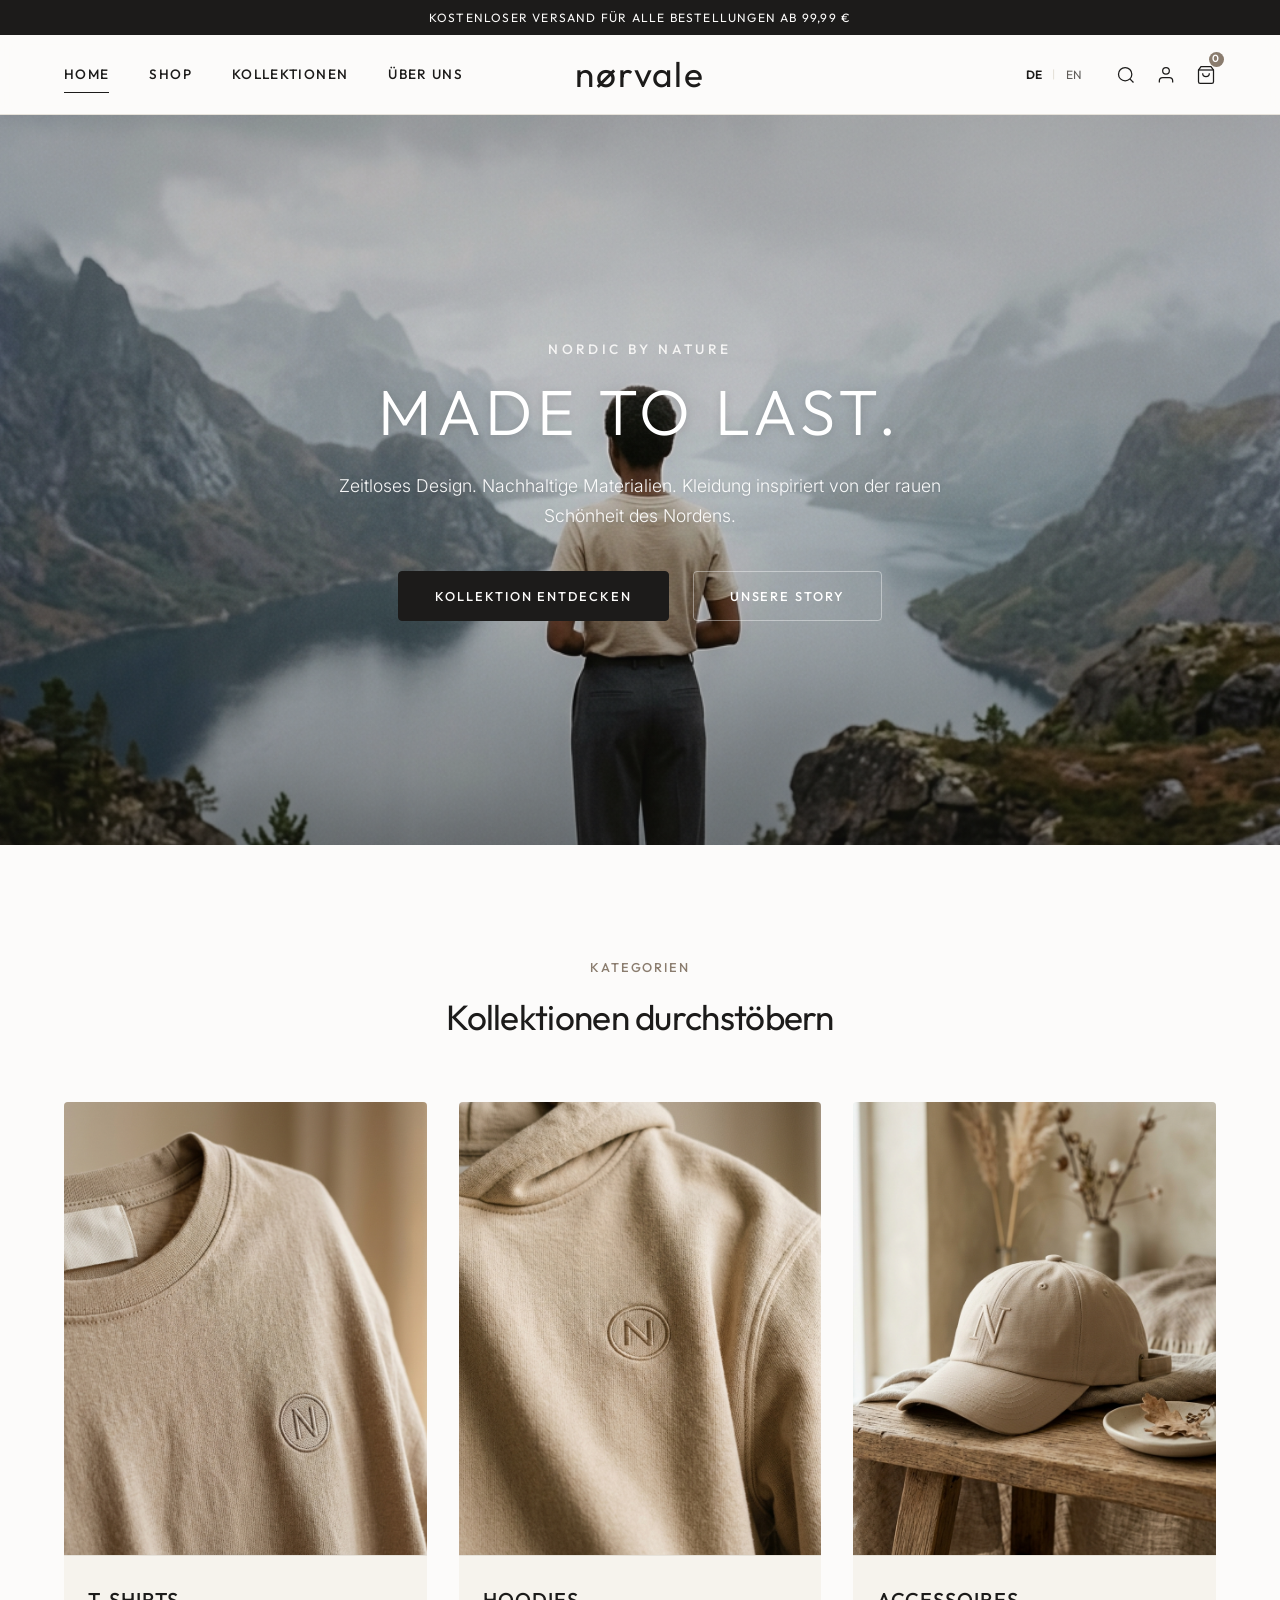
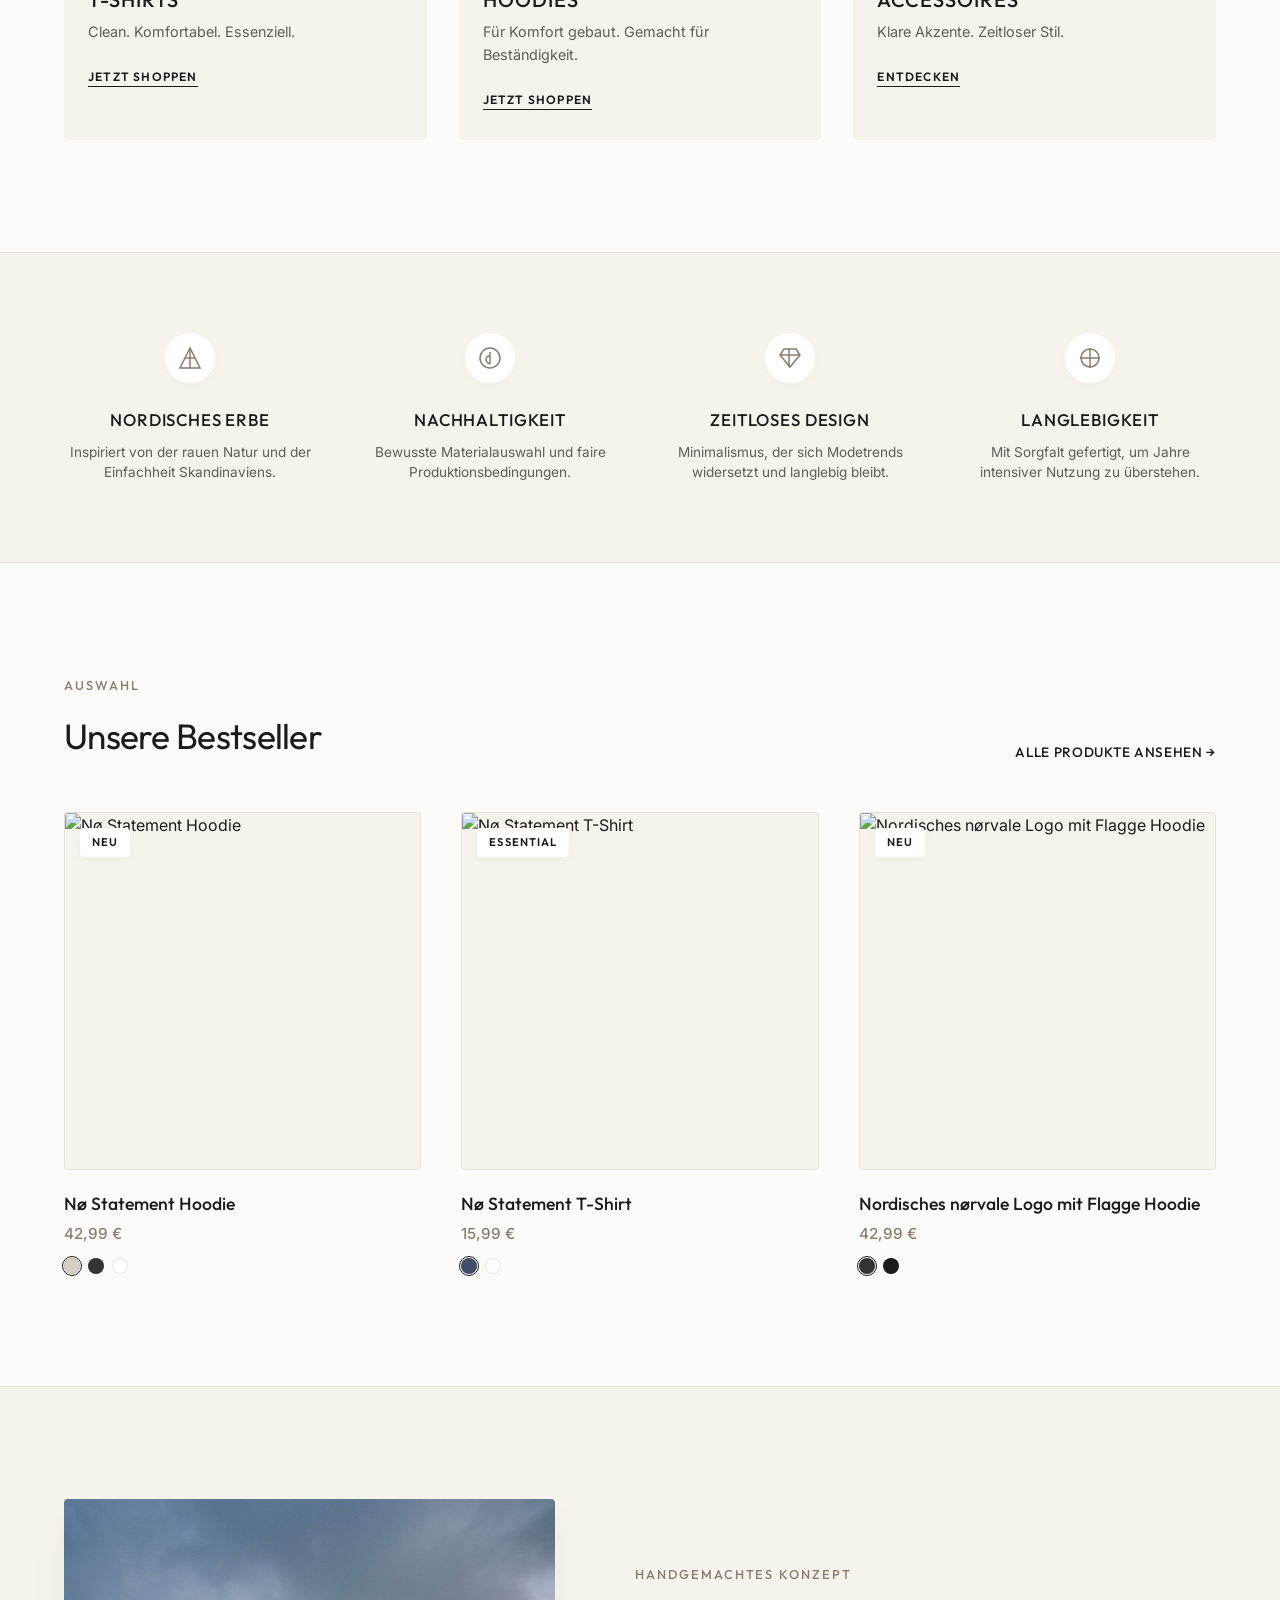
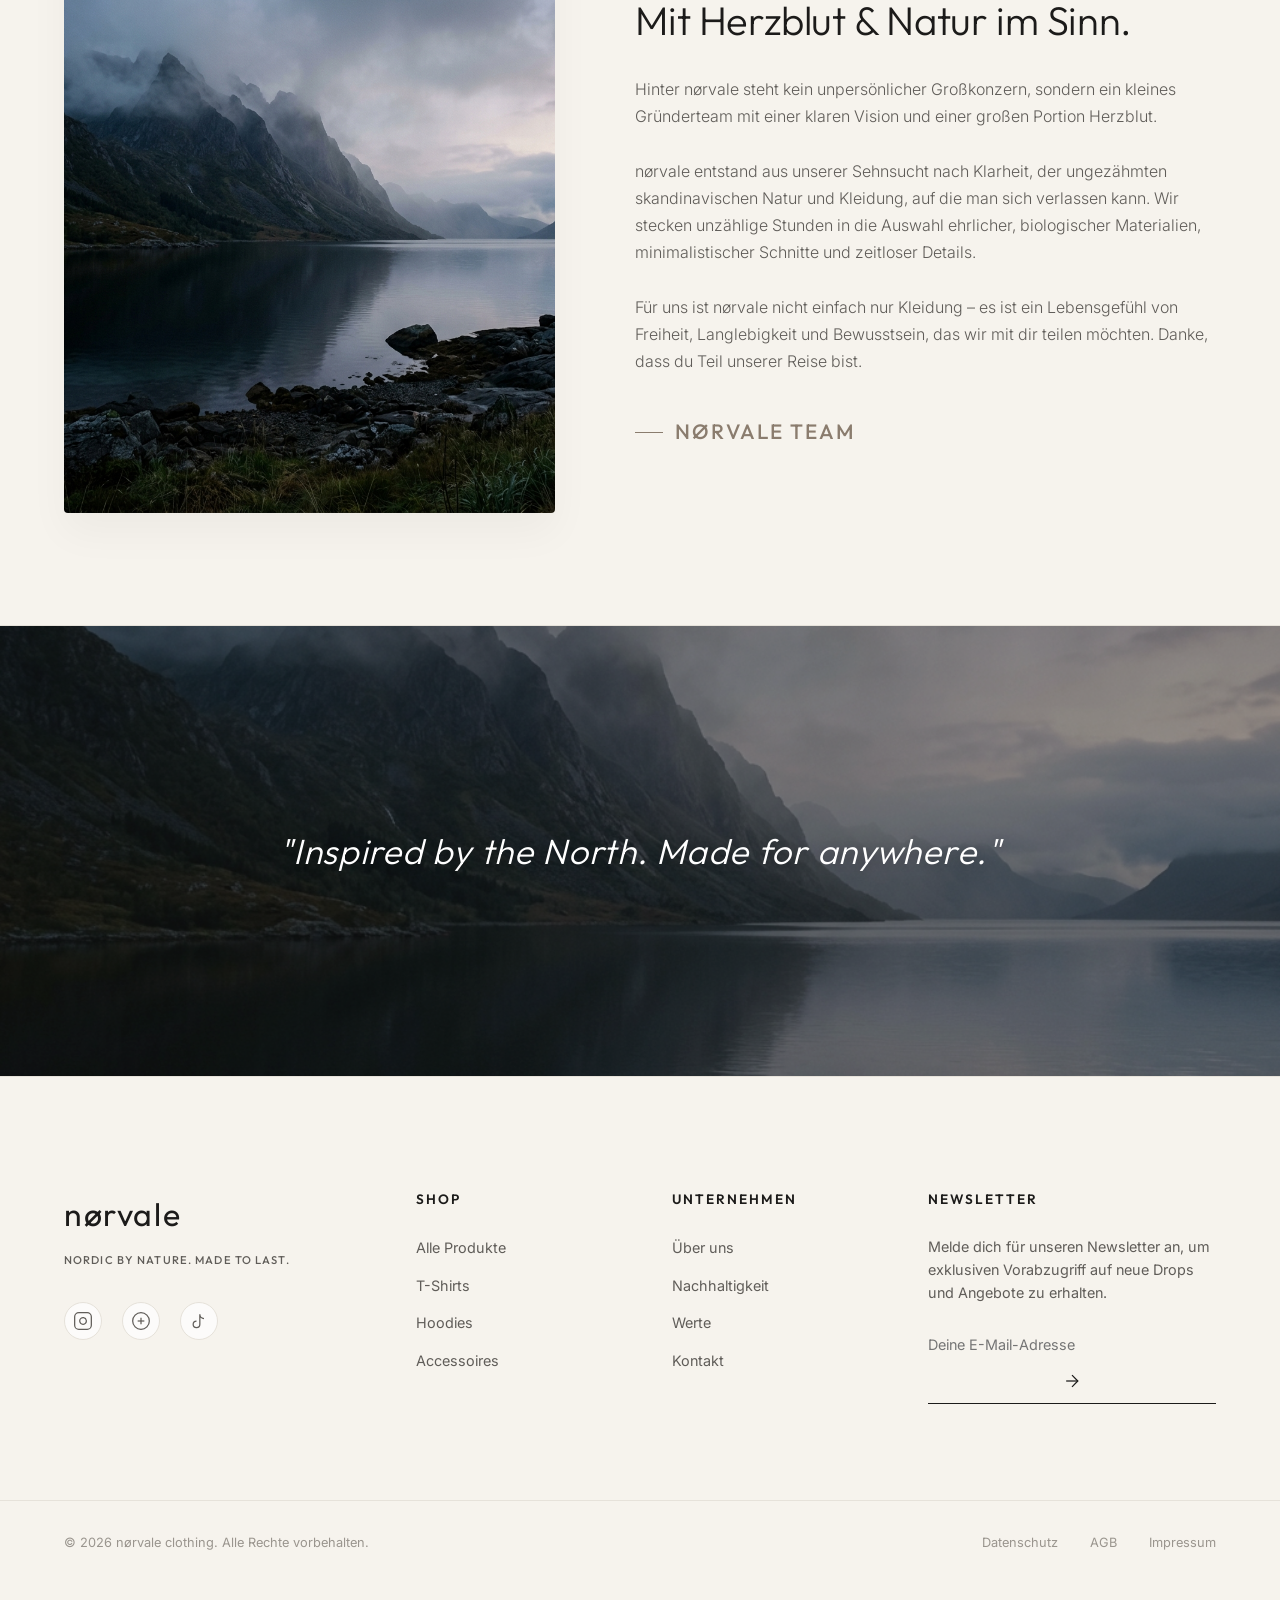
==== commit 6f05343e: "Fix: Scoped Spreadshop overrides, fixed product stage cropping, and styled pagination" ====
--- a/index.html
+++ b/index.html
@@ -251,16 +251,16 @@
                         </div>
 
                         <!-- Product 3 -->
-                        <div class="product-card" onclick="navigateToView('shop-view'); window.location.hash = '#!/sellable/NnQjBgmVJ0T8rB079exd-20-22'">
+                        <div class="product-card" onclick="navigateToView('shop-view'); window.location.hash = '#!/sellable/nAdQz7Oan2HzlDnjEavN-20-22'">
                             <div class="product-img-wrapper">
-                                <img src="https://image.spreadshirtmedia.net/image-server/v1/products/T20A1271PA8410PT17X70Y38D359076340W25000H6840/views/1,width=500,height=500,appearanceId=1271,backgroundColor=f4e3cb,crop=list,modelId=16899/badge-im-skandinavischen-stil.jpg" alt="Nørvale Nordic Badge Hoodie" class="product-image">
-                                <span class="badge" data-i18n="badge_premium">Premium</span>
+                                <img src="https://image.spreadshirtmedia.net/image-server/v1/products/T20A1250PA8410PT17X91Y36D359190215W20853H20853/views/1,width=500,height=500,appearanceId=1250,backgroundColor=f4e3cb,crop=list,modelId=15025/minimalistisches-norvale-design-mit-stilisierter-bergsilhouette-und-norwegischer-flagge-fuer-alle-die-nordischen-stil-naturverbundenheit-outdoor-lo.jpg" alt="Nordisches nørvale Logo mit Flagge Hoodie" class="product-image">
+                                <span class="badge" data-i18n="badge_new">Neu</span>
                             </div>
                             <div class="product-details">
-                                <h3 class="product-name">Nørvale Nordic Badge Hoodie</h3>
+                                <h3 class="product-name">Nordisches nørvale Logo mit Flagge Hoodie</h3>
                                 <p class="product-price">42,99 €</p>
                                 <div class="product-colors">
-                                    <span class="color-dot active" style="background-color: #d7d0c5;" title="Sand"></span>
+                                    <span class="color-dot active" style="background-color: #363432;" title="Charcoal"></span>
                                     <span class="color-dot" style="background-color: #1e1c1b;" title="Deep Charcoal"></span>
                                 </div>
                             </div>
@@ -433,6 +433,60 @@
                                     </div>
                                     <div class="product-details">
                                         <h5 class="product-name">Nørvale Nordic Badge Sweatshirt</h5>
+                                        <p class="product-price">27,99 €</p>
+                                    </div>
+                                </div>
+                            </div>
+                        </div>
+                    </div>
+                    
+                    <div class="collection-divider"></div>
+                    
+                    <!-- Collection 3: Iceland Heritage Collection -->
+                    <div class="collection-section">
+                        <div class="collection-hero-card">
+                            <div class="collection-hero-image">
+                                <img src="https://image.spreadshirtmedia.net/image-server/v1/products/T20A1250PA8410PT17X91Y36D359190215W20853H20853/views/1,width=600,height=400,appearanceId=1250,backgroundColor=f4e3cb,crop=list/iceland-heritage-collection.jpg" alt="Iceland Heritage Collection">
+                            </div>
+                            <div class="collection-hero-content">
+                                <span class="collection-tag" data-i18n="coll_iceland_tag">Special Drop</span>
+                                <h3 class="collection-heading" data-i18n="coll_iceland_title">Iceland Heritage Collection</h3>
+                                <p class="collection-description" data-i18n="coll_iceland_desc">Inspiriert von der rauen Vulkanlandschaft und den Gletschern Islands. Diese exklusive Linie verbindet die isländische Flagge mit der Seele von nørvale.</p>
+                                <button class="btn btn-primary" onclick="navigateToView('shop-view'); window.location.hash = '#!/search?q=Flagge'" data-i18n="coll_iceland_btn">Kollektion shoppen</button>
+                            </div>
+                        </div>
+                        
+                        <!-- Key Products preview -->
+                        <div class="collection-products-preview">
+                            <h4 class="preview-title" data-i18n="coll_preview_title">Highlights der Kollektion</h4>
+                            <div class="mini-grid">
+                                <!-- Product 1 -->
+                                <div class="product-card mini" onclick="navigateToView('shop-view'); window.location.hash = '#!/sellable/nAdQz7Oan2HzlDnjEavN-20-22'">
+                                    <div class="product-img-wrapper">
+                                        <img src="https://image.spreadshirtmedia.net/image-server/v1/products/T20A1250PA8410PT17X91Y36D359190215W20853H20853/views/1,width=400,height=400,appearanceId=1250,backgroundColor=f4e3cb,crop=list/norvale-flag-hoodie.jpg" alt="Nordisches nørvale Logo mit Flagge Hoodie" class="product-image" loading="lazy">
+                                    </div>
+                                    <div class="product-details">
+                                        <h5 class="product-name">Nordisches nørvale Logo mit Flagge Hoodie</h5>
+                                        <p class="product-price">42,99 €</p>
+                                    </div>
+                                </div>
+                                <!-- Product 2 -->
+                                <div class="product-card mini" onclick="navigateToView('shop-view'); window.location.hash = '#!/sellable/nAdQz7Oan2HzlDnjEavN-943-8'">
+                                    <div class="product-img-wrapper">
+                                        <img src="https://image.spreadshirtmedia.net/image-server/v1/products/T943A1271PA8729PT17X47Y12D359190215W18528H18528/views/1,width=400,height=400,appearanceId=1271,backgroundColor=f4e3cb,crop=list/norvale-flag-shirt.jpg" alt="Nordisches nørvale Logo mit Flagge T-Shirt" class="product-image" loading="lazy">
+                                    </div>
+                                    <div class="product-details">
+                                        <h5 class="product-name">Nordisches nørvale Logo mit Flagge T-Shirt</h5>
+                                        <p class="product-price">25,99 €</p>
+                                    </div>
+                                </div>
+                                <!-- Product 3 -->
+                                <div class="product-card mini" onclick="navigateToView('shop-view'); window.location.hash = '#!/sellable/nAdQz7Oan2HzlDnjEavN-812-7'">
+                                    <div class="product-img-wrapper">
+                                        <img src="https://image.spreadshirtmedia.net/image-server/v1/products/T812A1268PA8515PT17X92Y31D359190215W20853H20853/views/1,width=400,height=400,appearanceId=1268,backgroundColor=f4e3cb,crop=list/norvale-flag-sweatshirt.jpg" alt="Nordisches nørvale Logo mit Flagge Sweatshirt" class="product-image" loading="lazy">
+                                    </div>
+                                    <div class="product-details">
+                                        <h5 class="product-name">Nordisches nørvale Logo mit Flagge Sweatshirt</h5>
                                         <p class="product-price">27,99 €</p>
                                     </div>
                                 </div>
--- a/index.css
+++ b/index.css
@@ -1400,11 +1400,11 @@
 }
 
 /* 2. Premium Buttons (override default orange/yellow/blue buttons) */
-#myShop .sprd-btn,
-#myShop .sprd-button,
-#myShop button[class*="btn"],
-#myShop a[class*="btn"],
-#myShop [class*="button"],
+#myShop .sprd-btn:not([class*="pagination"]):not([class*="limit"]):not([class*="size"]):not([class*="navigation"]),
+#myShop .sprd-button:not([class*="pagination"]):not([class*="limit"]):not([class*="size"]):not([class*="navigation"]),
+#myShop button[class*="btn"]:not([class*="pagination"]):not([class*="limit"]):not([class*="size"]):not([class*="navigation"]),
+#myShop a[class*="btn"]:not([class*="pagination"]):not([class*="limit"]):not([class*="size"]):not([class*="navigation"]),
+#myShop [class*="button"]:not([class*="pagination"]):not([class*="limit"]):not([class*="size"]):not([class*="arrow"]):not([class*="chevron"]):not([class*="control"]):not([class*="navigation"]),
 #myShop [class*="startpage__button"] {
     background-color: var(--color-text-primary) !important;
     color: var(--color-white) !important;
@@ -1422,11 +1422,11 @@
     display: inline-block !important;
 }
 
-#myShop .sprd-btn:hover,
-#myShop .sprd-button:hover,
-#myShop button[class*="btn"]:hover,
-#myShop a[class*="btn"]:hover,
-#myShop [class*="button"]:hover,
+#myShop .sprd-btn:not([class*="pagination"]):not([class*="limit"]):not([class*="size"]):not([class*="navigation"]):hover,
+#myShop .sprd-button:not([class*="pagination"]):not([class*="limit"]):not([class*="size"]):not([class*="navigation"]):hover,
+#myShop button[class*="btn"]:not([class*="pagination"]):not([class*="limit"]):not([class*="size"]):not([class*="navigation"]):hover,
+#myShop a[class*="btn"]:not([class*="pagination"]):not([class*="limit"]):not([class*="size"]):not([class*="navigation"]):hover,
+#myShop [class*="button"]:not([class*="pagination"]):not([class*="limit"]):not([class*="size"]):not([class*="arrow"]):not([class*="chevron"]):not([class*="control"]):not([class*="navigation"]):hover,
 #myShop [class*="startpage__button"]:hover {
     background-color: transparent !important;
     color: var(--color-text-primary) !important;
@@ -1474,6 +1474,164 @@
     border-radius: var(--border-radius-sm) !important;
     overflow: hidden !important;
 }
+
+/* 6. Spreadshop Navigation and Category Bar Overrides (removes ugly black bars) */
+#myShop .sprd-navigation,
+#myShop [class*="navigation"],
+#myShop [class*="nav-bar"],
+#myShop [class*="category-menu"],
+#myShop [class*="category-list"],
+#myShop [class*="menu-bar"] {
+    background-color: var(--color-bg-primary) !important;
+    background: var(--color-bg-primary) !important;
+    border: 1px solid var(--color-border) !important;
+    border-left: none !important;
+    border-right: none !important;
+    box-shadow: none !important;
+    padding: 0.5rem 1rem !important;
+    color: var(--color-text-primary) !important;
+}
+
+#myShop .sprd-navigation *,
+#myShop [class*="navigation"] *,
+#myShop [class*="nav-bar"] *,
+#myShop [class*="category-menu"] *,
+#myShop [class*="category-list"] *,
+#myShop [class*="menu-bar"] * {
+    background-color: transparent !important;
+    color: var(--color-text-primary) !important;
+    border-color: var(--color-border) !important;
+}
+
+/* Hover effects for links and active categories */
+#myShop [class*="navigation"] a:hover,
+#myShop [class*="nav-bar"] a:hover,
+#myShop [class*="category-menu"] a:hover,
+#myShop [class*="navigation"] button:hover,
+#myShop [class*="nav-bar"] button:hover,
+#myShop [class*="category-menu"] button:hover {
+    color: var(--color-accent) !important;
+}
+
+#myShop [class*="navigation"] [class*="active"] *,
+#myShop [class*="nav-bar"] [class*="active"] *,
+#myShop [class*="category-menu"] [class*="active"] *,
+#myShop [class*="navigation"] [class*="active"],
+#myShop [class*="nav-bar"] [class*="active"],
+#myShop [class*="category-menu"] [class*="active"] {
+    color: var(--color-accent) !important;
+    font-weight: 500 !important;
+}
+
+/* Dropdown menus / Popovers (e.g. click on "Männer" or "Frauen" category) */
+#myShop [class*="dropdown"],
+#myShop [class*="popover"],
+#myShop [class*="menu-dropdown"],
+#myShop [class*="active-filters"] {
+    background-color: var(--color-bg-primary) !important;
+    border: 1px solid var(--color-border) !important;
+    box-shadow: 0 10px 30px rgba(0, 0, 0, 0.05) !important;
+}
+
+#myShop [class*="dropdown"] *,
+#myShop [class*="popover"] * {
+    color: var(--color-text-primary) !important;
+}
+
+#myShop [class*="dropdown"] *:hover,
+#myShop [class*="popover"] *:hover {
+    background-color: var(--color-bg-secondary) !important;
+    color: var(--color-accent) !important;
+}
+
+/* 7. Spreadshop Product Detail Page Image Container & Detail View Overrides (removes black bars) */
+#myShop [class*="detail"] [class*="image"],
+#myShop [class*="detail"] [class*="img"],
+#myShop [class*="detail"] [class*="gallery"],
+#myShop [class*="detail"] [class*="slider"],
+#myShop [class*="detail"] [class*="wrapper"],
+#myShop [class*="detail"] [class*="container"],
+#myShop [class*="detail"] [class*="view"],
+#myShop [class*="detail"] [class*="stage"],
+#myShop [class*="detail-image"],
+#myShop [class*="detail-img"],
+#myShop [class*="img-container"],
+#myShop [class*="image-container"],
+#myShop [class*="image-wrapper"],
+#myShop [class*="img-wrapper"],
+#myShop [class*="stage__stage"],
+#myShop [class*="product-image"],
+#myShop [class*="gallery__image-container"],
+#myShop [class*="sprd-img-container"] {
+    background-color: var(--color-bg-primary) !important;
+    background: var(--color-bg-primary) !important;
+}
+
+/* Ensure no elements inside the detail view have random black backgrounds */
+#myShop [class*="detail"] [class*="description"],
+#myShop [class*="detail"] [class*="tabs"],
+#myShop [class*="detail"] [class*="accordion"],
+#myShop [class*="detail"] [class*="panel"],
+#myShop [class*="size-select"],
+#myShop [class*="quantity-select"],
+#myShop [class*="appearance-select"] {
+    background-color: transparent !important;
+    background: transparent !important;
+    color: var(--color-text-primary) !important;
+}
+
+/* 8. Pagination and Page Size selectors at the bottom of the shop grid */
+#myShop [class*="pagination"],
+#myShop [class*="pagination"] *,
+#myShop [class*="page-size"],
+#myShop [class*="page-size"] *,
+#myShop [class*="limit"],
+#myShop [class*="limit"] *,
+#myShop [class*="items-per-page"],
+#myShop [class*="items-per-page"] * {
+    background-color: transparent !important;
+    background: transparent !important;
+    color: var(--color-text-primary) !important;
+    border-color: var(--color-border) !important;
+    box-shadow: none !important;
+}
+
+#myShop [class*="pagination"] button,
+#myShop [class*="pagination"] a,
+#myShop [class*="page-size"] button,
+#myShop [class*="page-size"] a,
+#myShop [class*="limit"] button,
+#myShop [class*="limit"] a {
+    border: 1px solid var(--color-border) !important;
+    background-color: var(--color-bg-primary) !important;
+    color: var(--color-text-primary) !important;
+    padding: 0.5rem 1rem !important;
+    font-size: 0.9rem !important;
+    font-weight: 500 !important;
+    border-radius: var(--border-radius-sm) !important;
+    transition: var(--transition-smooth) !important;
+    display: inline-block !important;
+    margin: 0 0.25rem !important;
+}
+
+#myShop [class*="pagination"] button:hover,
+#myShop [class*="pagination"] a:hover,
+#myShop [class*="page-size"] button:hover,
+#myShop [class*="page-size"] a:hover,
+#myShop [class*="limit"] button:hover,
+#myShop [class*="limit"] a:hover {
+    background-color: var(--color-bg-secondary) !important;
+    border-color: var(--color-text-primary) !important;
+    color: var(--color-text-primary) !important;
+}
+
+#myShop [class*="pagination"] [class*="active"],
+#myShop [class*="pagination"] [class*="current"] {
+    background-color: var(--color-text-primary) !important;
+    border-color: var(--color-text-primary) !important;
+    color: var(--color-white) !important;
+}
+
 
 
 /* --- Legal Section Styling --- */
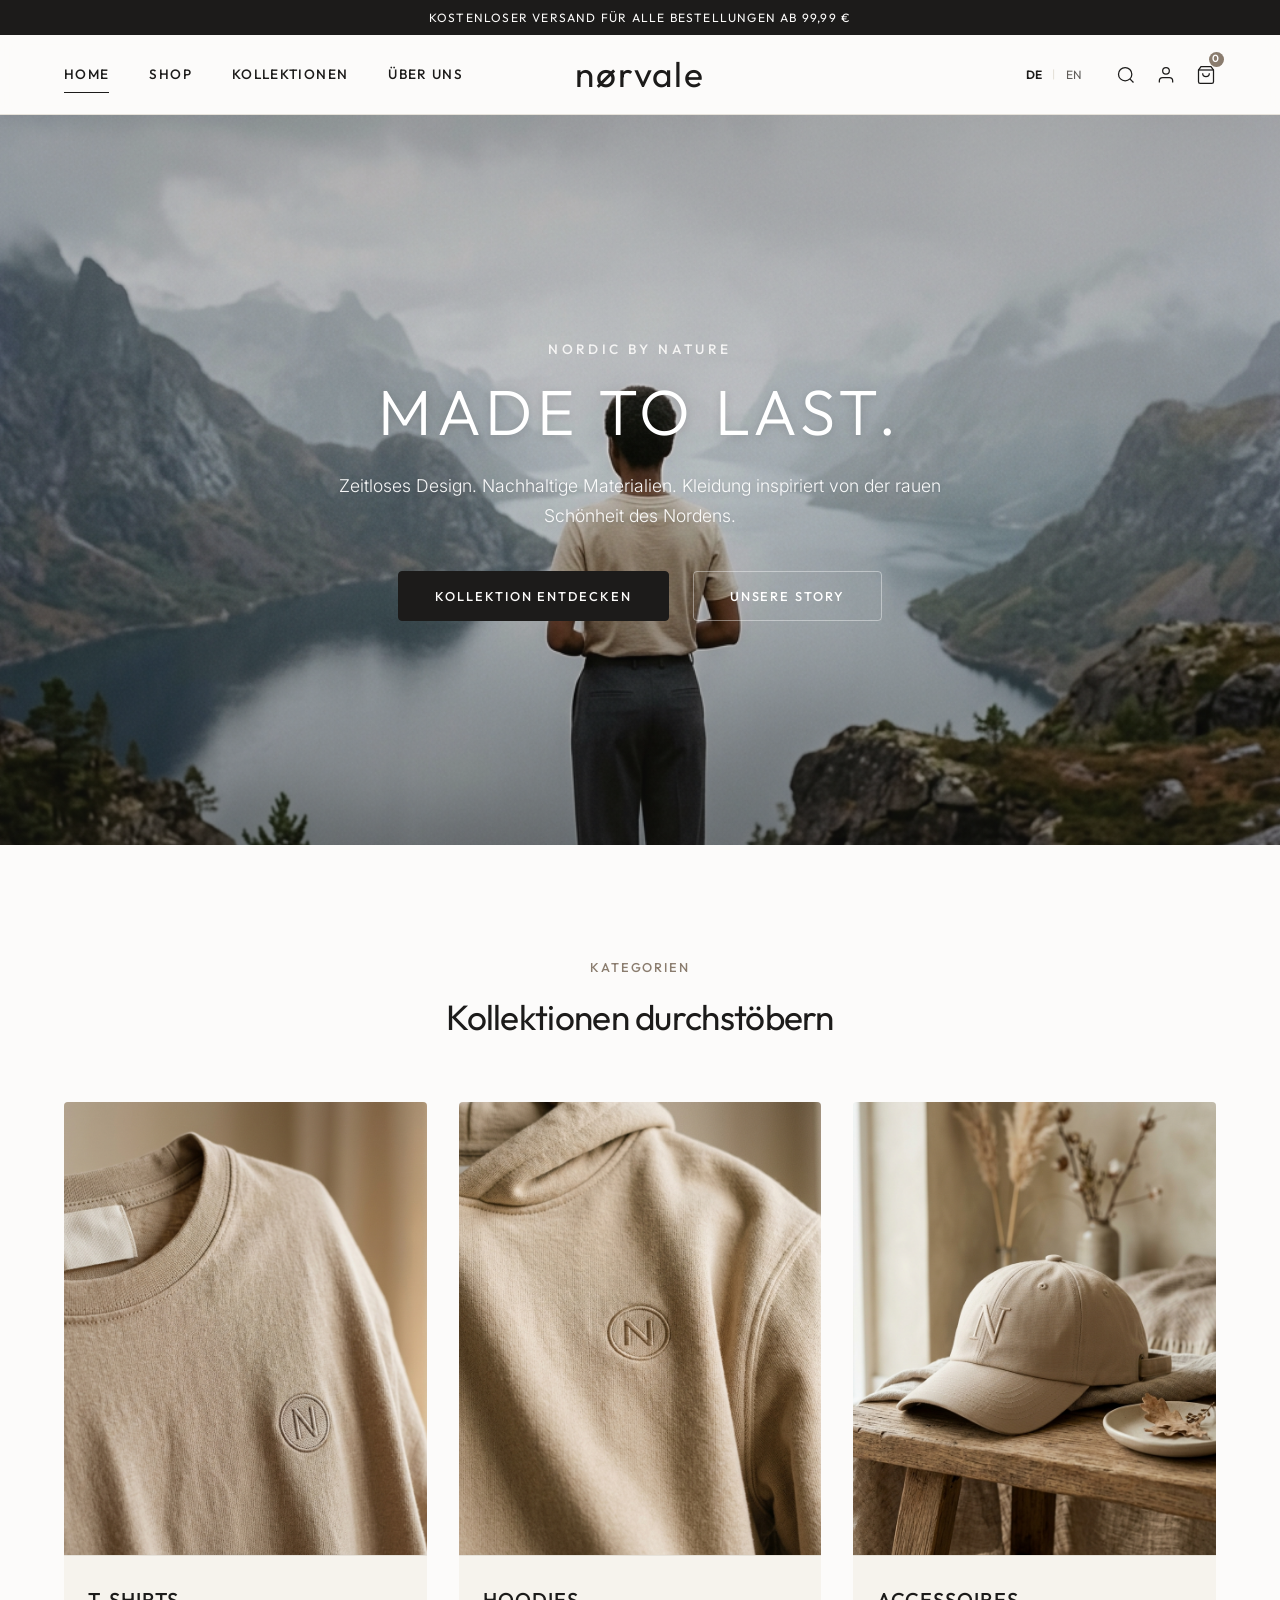
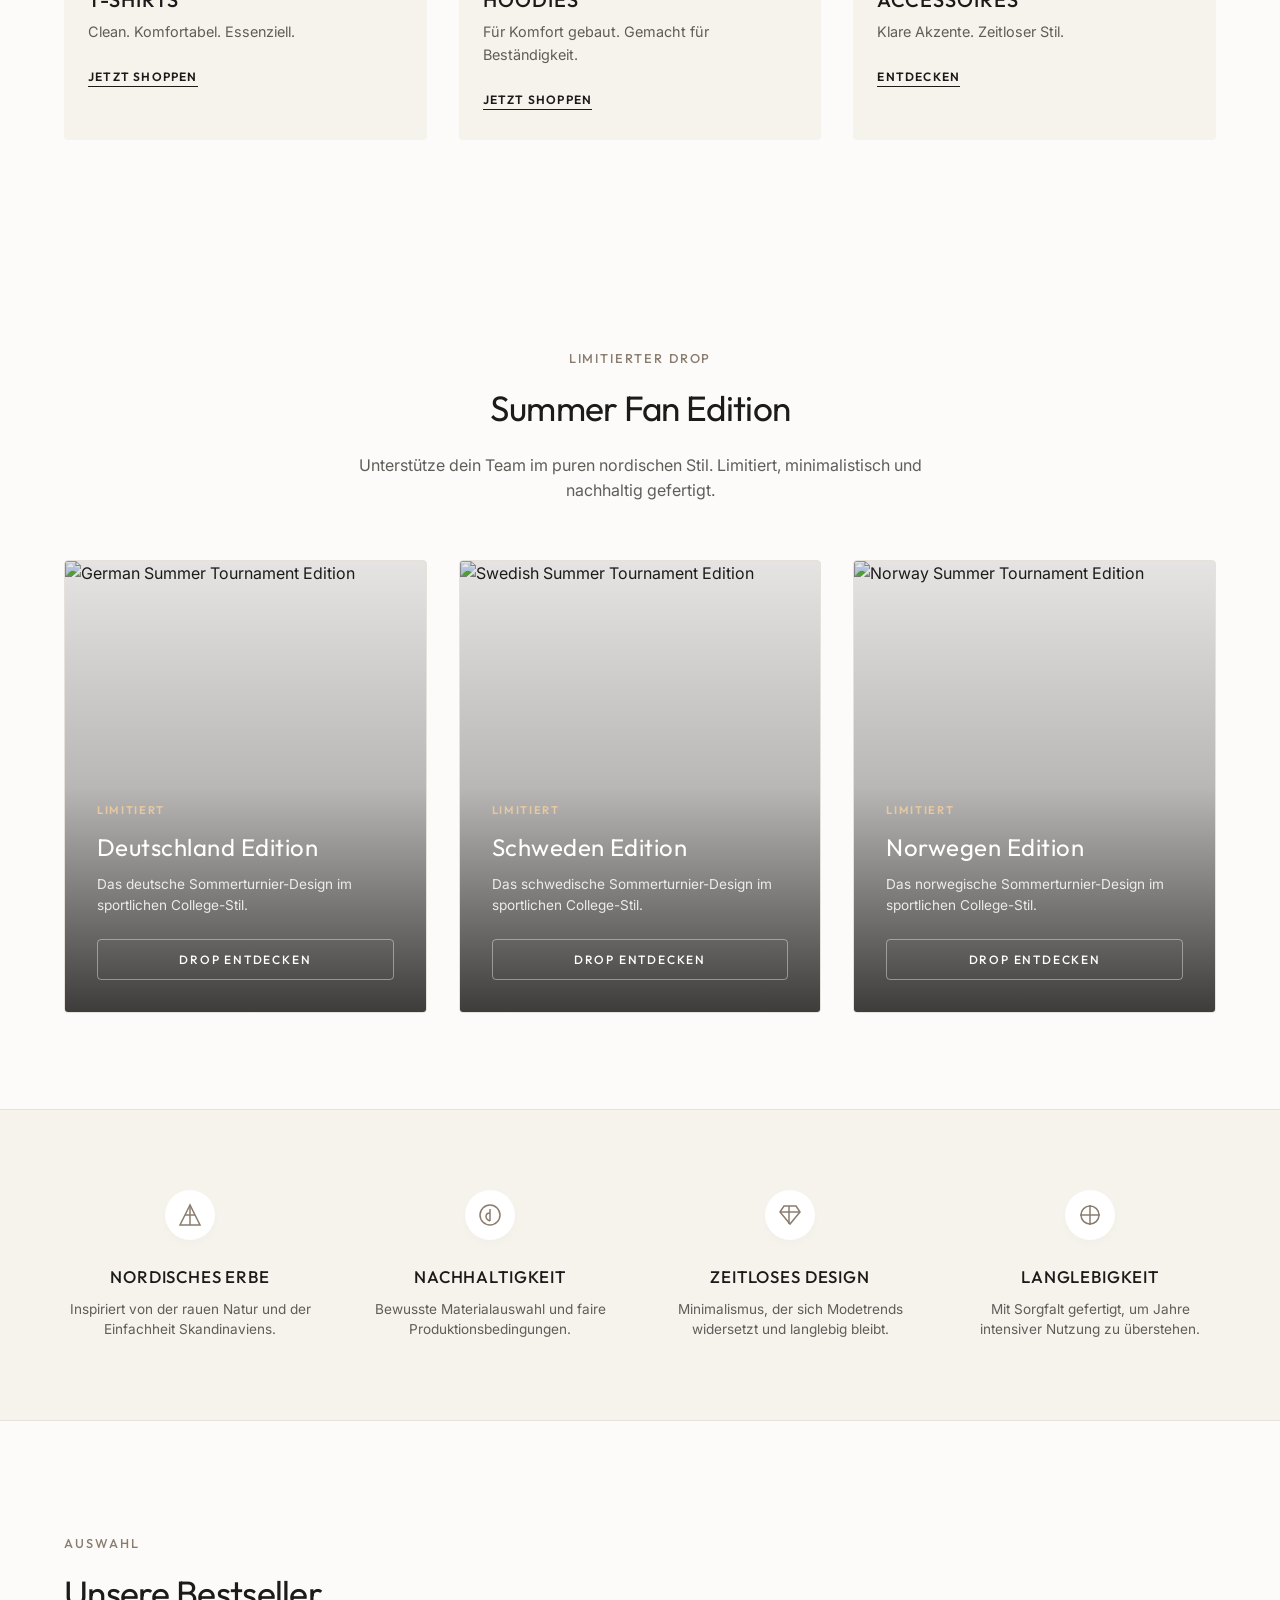
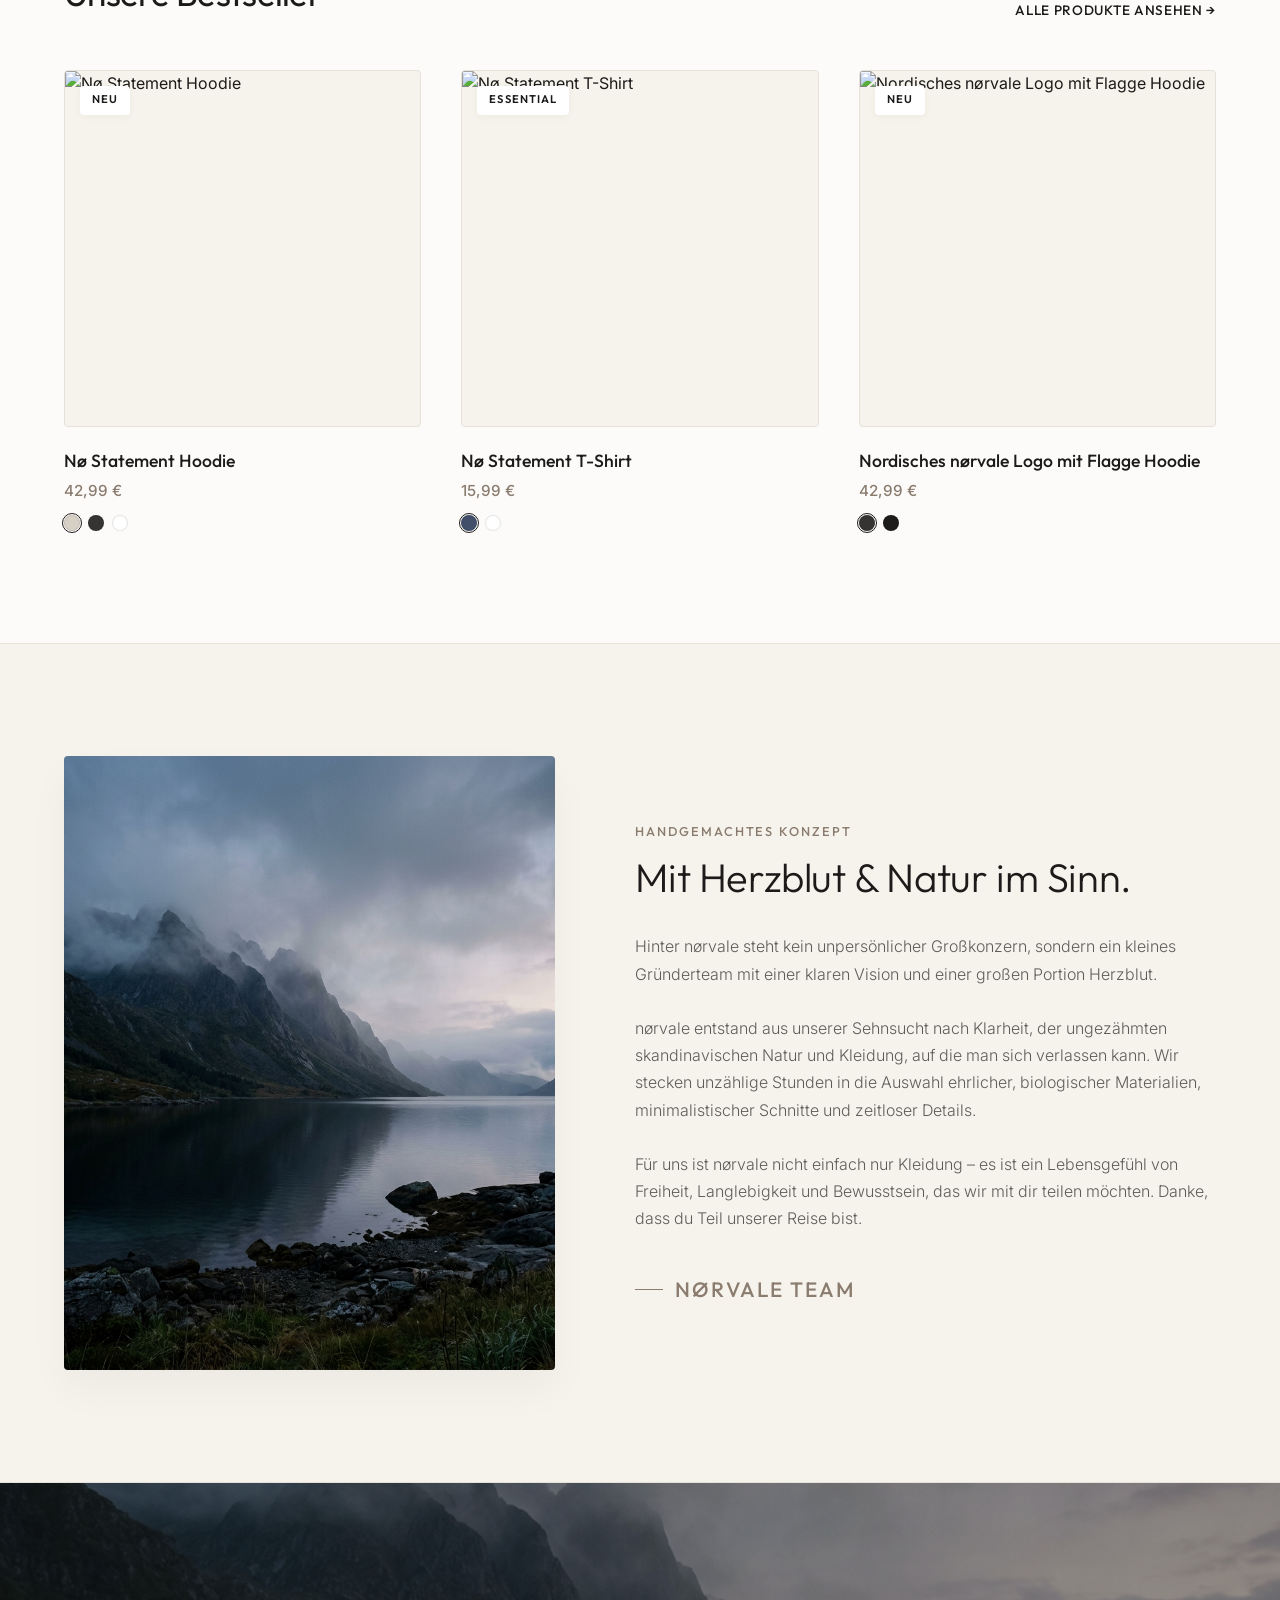
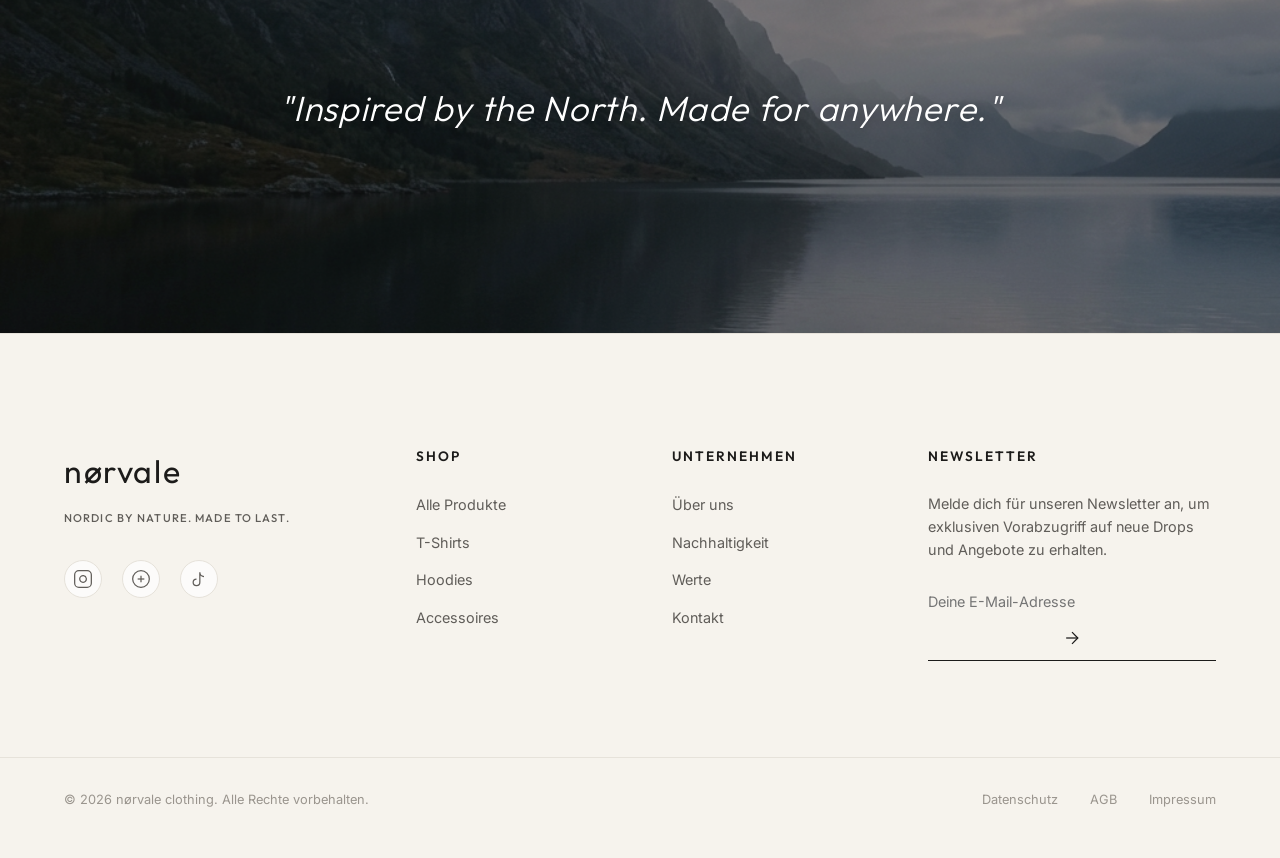
==== commit 9f9b1be8: "fix(mobile): hide and reset slider/carousel navigation buttons on mobile detail page to prevent imag" ====
--- a/index.html
+++ b/index.html
@@ -154,6 +154,51 @@
                 </div>
             </section>
 
+            <!-- Special Summer Tournament Drop Section -->
+            <section class="section tournament-drop-section">
+                <div class="container">
+                    <div class="section-header">
+                        <span class="section-tag" data-i18n="tournament_home_tag">Special Limited Drop</span>
+                        <h2 class="section-title" data-i18n="tournament_home_title">Summer Fan Edition</h2>
+                        <p class="section-description" style="max-width: 600px; margin: 1rem auto 0 auto; color: var(--color-text-secondary);" data-i18n="tournament_home_desc">Unterstütze dein Team im puren nordischen Stil. Limitiert, minimalistisch und nachhaltig gefertigt.</p>
+                    </div>
+                    <div class="tournament-grid">
+                        <!-- Germany Drop -->
+                        <div class="tournament-card" onclick="navigateToView('shop-view'); window.location.hash = '#!/search?q=German'">
+                            <img src="https://image.spreadshirtmedia.net/image-server/v1/products/T20A1247PA8410PT17X70Y27D359223671W25000H17130/views/1,width=600,height=750,appearanceId=1247,backgroundColor=fcfbfa,crop=list,modelId=16909/germany.jpg" alt="German Summer Tournament Edition" class="tournament-card-image" loading="lazy">
+                            <div class="tournament-card-overlay">
+                                <span class="tournament-card-tag" data-i18n="badge_limited">Limitiert</span>
+                                <h3 class="tournament-card-title" data-i18n="tournament_germany_title">Germany Edition</h3>
+                                <p class="tournament-card-desc" data-i18n="tournament_germany_desc">Das deutsche Sommerturnier-Design im sportlichen College-Stil.</p>
+                                <button class="btn btn-secondary" style="color: var(--color-white); border-color: rgba(255, 255, 255, 0.4); padding: 0.75rem 1.5rem; font-size: 0.75rem;" data-i18n="btn_discover_drop">Drop Entdecken</button>
+                            </div>
+                        </div>
+
+                        <!-- Sweden Drop -->
+                        <div class="tournament-card" onclick="navigateToView('shop-view'); window.location.hash = '#!/search?q=Swedish'">
+                            <img src="https://image.spreadshirtmedia.net/image-server/v1/products/T20A1250PA8410PT17X70Y24D359223720W25000H18457/views/1,width=600,height=750,appearanceId=1250,backgroundColor=fcfbfa,crop=list,modelId=15025/sweden.jpg" alt="Swedish Summer Tournament Edition" class="tournament-card-image" loading="lazy">
+                            <div class="tournament-card-overlay">
+                                <span class="tournament-card-tag" data-i18n="badge_limited">Limitiert</span>
+                                <h3 class="tournament-card-title" data-i18n="tournament_sweden_title">Sweden Edition</h3>
+                                <p class="tournament-card-desc" data-i18n="tournament_sweden_desc">Das schwedische Sommerturnier-Design im sportlichen College-Stil.</p>
+                                <button class="btn btn-secondary" style="color: var(--color-white); border-color: rgba(255, 255, 255, 0.4); padding: 0.75rem 1.5rem; font-size: 0.75rem;" data-i18n="btn_discover_drop">Drop Entdecken</button>
+                            </div>
+                        </div>
+
+                        <!-- Norway Drop -->
+                        <div class="tournament-card" onclick="navigateToView('shop-view'); window.location.hash = '#!/search?q=Norway'">
+                            <img src="https://image.spreadshirtmedia.net/image-server/v1/products/T20A1271PA8410PT17X70Y27D359223669W25000H17036/views/1,width=600,height=750,appearanceId=1271,backgroundColor=fcfbfa,crop=list,modelId=15027/norway.jpg" alt="Norway Summer Tournament Edition" class="tournament-card-image" loading="lazy">
+                            <div class="tournament-card-overlay">
+                                <span class="tournament-card-tag" data-i18n="badge_limited">Limitiert</span>
+                                <h3 class="tournament-card-title" data-i18n="tournament_norway_title">Norway Edition</h3>
+                                <p class="tournament-card-desc" data-i18n="tournament_norway_desc">Das norwegische Sommerturnier-Design im sportlichen College-Stil.</p>
+                                <button class="btn btn-secondary" style="color: var(--color-white); border-color: rgba(255, 255, 255, 0.4); padding: 0.75rem 1.5rem; font-size: 0.75rem;" data-i18n="btn_discover_drop">Drop Entdecken</button>
+                            </div>
+                        </div>
+                    </div>
+                </div>
+            </section>
+
             <!-- Brand Values Section -->
             <section class="values-section">
                 <div class="container">
@@ -493,6 +538,63 @@
                             </div>
                         </div>
                     </div>
+                    
+                    <div class="collection-divider"></div>
+
+                    <!-- Collection 4: Summer Tournament Fan Edition -->
+                    <div class="collection-section">
+                        <div class="collection-hero-card reverse limited-collection-hero">
+                            <div class="collection-hero-image" style="position: relative;">
+                                <img src="https://image.spreadshirtmedia.net/image-server/v1/products/T20A1247PA8410PT17X70Y27D359223671W25000H17130/views/1,width=600,height=400,appearanceId=1247,backgroundColor=f4e3cb,crop=list/summer-tournament-fan-edition.jpg" alt="Summer Tournament Fan Edition">
+                                <span class="badge badge-limited" style="position: absolute; top: 20px; left: 20px; z-index: 10;" data-i18n="badge_limited">Limitiert</span>
+                            </div>
+                            <div class="collection-hero-content">
+                                <span class="collection-tag" data-i18n="coll_tournament_tag">Limited Summer Drop</span>
+                                <h3 class="collection-heading" data-i18n="coll_tournament_title">Summer Tournament Fan Edition</h3>
+                                <p class="collection-description" data-i18n="coll_tournament_desc">Die exklusiven Fan-Editionen für Deutschland, Schweden und Norwegen. Minimalistisches, nordisch inspiriertes College-Design für das Sommerturnier.</p>
+                                <button class="btn btn-primary" onclick="navigateToView('shop-view'); window.location.hash = '#!/search?q=Tournament'" data-i18n="coll_tournament_btn">Fan-Editionen ansehen</button>
+                            </div>
+                        </div>
+                        
+                        <!-- Key Products preview -->
+                        <div class="collection-products-preview">
+                            <h4 class="preview-title" data-i18n="coll_preview_title">Highlights der Kollektion</h4>
+                            <div class="mini-grid">
+                                <!-- Product 1: Germany -->
+                                <div class="product-card mini" onclick="navigateToView('shop-view'); window.location.hash = '#!/sellable/gNL8RyaMG1FkeGdpGQQ0-20-22'">
+                                    <div class="product-img-wrapper">
+                                        <img src="https://image.spreadshirtmedia.net/image-server/v1/products/T20A1247PA8410PT17X70Y27D359223671W25000H17130/views/1,width=400,height=400,appearanceId=1247,backgroundColor=f4e3cb,crop=list/germany-hoodie.jpg" alt="German Summer Tournament Edition Hoodie" class="product-image" loading="lazy">
+                                    </div>
+                                    <div class="product-details">
+                                        <h5 class="product-name">German Summer Tournament Hoodie</h5>
+                                        <p class="product-price">42,99 €</p>
+                                    </div>
+                                </div>
+                                <!-- Product 2: Sweden -->
+                                <div class="product-card mini" onclick="navigateToView('shop-view'); window.location.hash = '#!/sellable/oNdqmkw5klT4pn5Dw2ZR-20-22'">
+                                    <div class="product-img-wrapper">
+                                        <img src="https://image.spreadshirtmedia.net/image-server/v1/products/T20A1250PA8410PT17X70Y24D359223720W25000H18457/views/1,width=400,height=400,appearanceId=1250,backgroundColor=f4e3cb,crop=list/sweden-hoodie.jpg" alt="Swedish Summer Tournament Edition Hoodie" class="product-image" loading="lazy">
+                                    </div>
+                                    <div class="product-details">
+                                        <h5 class="product-name">Swedish Summer Tournament Hoodie</h5>
+                                        <p class="product-price">42,99 €</p>
+                                    </div>
+                                </div>
+                                <!-- Product 3: Norway -->
+                                <div class="product-card mini" onclick="navigateToView('shop-view'); window.location.hash = '#!/sellable/BvyXM3RD3qsXM0315nEM-20-22'">
+                                    <div class="product-img-wrapper">
+                                        <img src="https://image.spreadshirtmedia.net/image-server/v1/products/T20A1271PA8410PT17X70Y27D359223669W25000H17036/views/1,width=400,height=400,appearanceId=1271,backgroundColor=f4e3cb,crop=list/norway-hoodie.jpg" alt="Norway Summer Tournament Edition Hoodie" class="product-image" loading="lazy">
+                                    </div>
+                                    <div class="product-details">
+                                        <h5 class="product-name">Norway Summer Tournament Hoodie</h5>
+                                        <p class="product-price">42,99 €</p>
+                                    </div>
+                                </div>
+                            </div>
+                        </div>
+                    </div>
+                </div>
+            </div>
                 </div>
             </div>
         </section>
--- a/index.css
+++ b/index.css
@@ -1400,11 +1400,11 @@
 }
 
 /* 2. Premium Buttons (override default orange/yellow/blue buttons) */
-#myShop .sprd-btn:not([class*="pagination"]):not([class*="limit"]):not([class*="size"]):not([class*="navigation"]),
-#myShop .sprd-button:not([class*="pagination"]):not([class*="limit"]):not([class*="size"]):not([class*="navigation"]),
-#myShop button[class*="btn"]:not([class*="pagination"]):not([class*="limit"]):not([class*="size"]):not([class*="navigation"]),
-#myShop a[class*="btn"]:not([class*="pagination"]):not([class*="limit"]):not([class*="size"]):not([class*="navigation"]),
-#myShop [class*="button"]:not([class*="pagination"]):not([class*="limit"]):not([class*="size"]):not([class*="arrow"]):not([class*="chevron"]):not([class*="control"]):not([class*="navigation"]),
+#myShop .sprd-btn:not([class*="pagination"]):not([class*="limit"]):not([class*="size"]):not([class*="navigation"]):not([class*="stage"]):not([class*="next"]):not([class*="prev"]):not([class*="arrow"]):not([class*="chevron"]):not([class*="control"]):not([class*="slider"]):not([class*="carousel"]),
+#myShop .sprd-button:not([class*="pagination"]):not([class*="limit"]):not([class*="size"]):not([class*="navigation"]):not([class*="stage"]):not([class*="next"]):not([class*="prev"]):not([class*="arrow"]):not([class*="chevron"]):not([class*="control"]):not([class*="slider"]):not([class*="carousel"]),
+#myShop button[class*="btn"]:not([class*="pagination"]):not([class*="limit"]):not([class*="size"]):not([class*="navigation"]):not([class*="stage"]):not([class*="next"]):not([class*="prev"]):not([class*="arrow"]):not([class*="chevron"]):not([class*="control"]):not([class*="slider"]):not([class*="carousel"]),
+#myShop a[class*="btn"]:not([class*="pagination"]):not([class*="limit"]):not([class*="size"]):not([class*="navigation"]):not([class*="stage"]):not([class*="next"]):not([class*="prev"]):not([class*="arrow"]):not([class*="chevron"]):not([class*="control"]):not([class*="slider"]):not([class*="carousel"]),
+#myShop [class*="button"]:not([class*="pagination"]):not([class*="limit"]):not([class*="size"]):not([class*="arrow"]):not([class*="chevron"]):not([class*="control"]):not([class*="navigation"]):not([class*="stage"]):not([class*="next"]):not([class*="prev"]):not([class*="slider"]):not([class*="carousel"]),
 #myShop [class*="startpage__button"] {
     background-color: var(--color-text-primary) !important;
     color: var(--color-white) !important;
@@ -1422,11 +1422,11 @@
     display: inline-block !important;
 }
 
-#myShop .sprd-btn:not([class*="pagination"]):not([class*="limit"]):not([class*="size"]):not([class*="navigation"]):hover,
-#myShop .sprd-button:not([class*="pagination"]):not([class*="limit"]):not([class*="size"]):not([class*="navigation"]):hover,
-#myShop button[class*="btn"]:not([class*="pagination"]):not([class*="limit"]):not([class*="size"]):not([class*="navigation"]):hover,
-#myShop a[class*="btn"]:not([class*="pagination"]):not([class*="limit"]):not([class*="size"]):not([class*="navigation"]):hover,
-#myShop [class*="button"]:not([class*="pagination"]):not([class*="limit"]):not([class*="size"]):not([class*="arrow"]):not([class*="chevron"]):not([class*="control"]):not([class*="navigation"]):hover,
+#myShop .sprd-btn:not([class*="pagination"]):not([class*="limit"]):not([class*="size"]):not([class*="navigation"]):not([class*="stage"]):not([class*="next"]):not([class*="prev"]):not([class*="arrow"]):not([class*="chevron"]):not([class*="control"]):not([class*="slider"]):not([class*="carousel"]):hover,
+#myShop .sprd-button:not([class*="pagination"]):not([class*="limit"]):not([class*="size"]):not([class*="navigation"]):not([class*="stage"]):not([class*="next"]):not([class*="prev"]):not([class*="arrow"]):not([class*="chevron"]):not([class*="control"]):not([class*="slider"]):not([class*="carousel"]):hover,
+#myShop button[class*="btn"]:not([class*="pagination"]):not([class*="limit"]):not([class*="size"]):not([class*="navigation"]):not([class*="stage"]):not([class*="next"]):not([class*="prev"]):not([class*="arrow"]):not([class*="chevron"]):not([class*="control"]):not([class*="slider"]):not([class*="carousel"]):hover,
+#myShop a[class*="btn"]:not([class*="pagination"]):not([class*="limit"]):not([class*="size"]):not([class*="navigation"]):not([class*="stage"]):not([class*="next"]):not([class*="prev"]):not([class*="arrow"]):not([class*="chevron"]):not([class*="control"]):not([class*="slider"]):not([class*="carousel"]):hover,
+#myShop [class*="button"]:not([class*="pagination"]):not([class*="limit"]):not([class*="size"]):not([class*="arrow"]):not([class*="chevron"]):not([class*="control"]):not([class*="navigation"]):not([class*="stage"]):not([class*="next"]):not([class*="prev"]):not([class*="slider"]):not([class*="carousel"]):hover,
 #myShop [class*="startpage__button"]:hover {
     background-color: transparent !important;
     color: var(--color-text-primary) !important;
@@ -1580,7 +1580,56 @@
     color: var(--color-text-primary) !important;
 }
 
-/* 8. Pagination and Page Size selectors at the bottom of the shop grid */
+/* 8. Reset und Optimierung für Slider- und Karussell-Navigationspfeile (entfernt Boxen an den Seiten) */
+#myShop .sprd-detail-stage__next,
+#myShop .sprd-detail-stage__prev,
+#myShop [class*="stage__next"],
+#myShop [class*="stage__prev"],
+#myShop [class*="slider__button"],
+#myShop [class*="carousel__button"],
+#myShop [class*="button--next"],
+#myShop [class*="button--prev"],
+#myShop [class*="arrow"],
+#myShop [class*="chevron"],
+#myShop [class*="control"] {
+    background-color: transparent !important;
+    background: transparent !important;
+    border: none !important;
+    box-shadow: none !important;
+}
+
+#myShop .sprd-detail-stage__next *,
+#myShop .sprd-detail-stage__prev *,
+#myShop [class*="stage__next"] *,
+#myShop [class*="stage__prev"] *,
+#myShop [class*="slider__button"] *,
+#myShop [class*="carousel__button"] * {
+    background-color: transparent !important;
+    background: transparent !important;
+    border: none !important;
+    box-shadow: none !important;
+}
+
+/* Mobil-Optimierung: Ausblenden der breiten Navigationsbalken neben den Bildern, die auf Mobilgeräten alles blockieren */
+@media (max-width: 768px) {
+    #myShop .sprd-detail-stage__next,
+    #myShop .sprd-detail-stage__prev,
+    #myShop [class*="detail-stage__next"],
+    #myShop [class*="detail-stage__prev"],
+    #myShop [class*="stage__next"],
+    #myShop [class*="stage__prev"],
+    #myShop [class*="slider__button"],
+    #myShop [class*="carousel__button"],
+    #myShop [class*="button--next"],
+    #myShop [class*="button--prev"] {
+        display: none !important;
+        width: 0 !important;
+        opacity: 0 !important;
+        pointer-events: none !important;
+    }
+}
+
+/* 9. Pagination and Page Size selectors at the bottom of the shop grid */
 #myShop [class*="pagination"],
 #myShop [class*="pagination"] *,
 #myShop [class*="page-size"],
@@ -2241,6 +2290,116 @@
     }
 }
 
-
-
-
+/* --- Special Summer Tournament Drop Section --- */
+.tournament-drop-section {
+    padding: 6rem 0;
+    background-color: var(--color-bg-primary);
+}
+
+.tournament-grid {
+    display: grid;
+    grid-template-columns: repeat(3, 1fr);
+    gap: 2rem;
+}
+
+@media (max-width: 1024px) {
+    .tournament-grid {
+        grid-template-columns: repeat(2, 1fr);
+        gap: 2rem;
+    }
+}
+
+@media (max-width: 768px) {
+    .tournament-grid {
+        grid-template-columns: 1fr;
+        gap: 2rem;
+    }
+}
+
+.tournament-card {
+    position: relative;
+    aspect-ratio: 4/5;
+    border-radius: var(--border-radius-sm);
+    overflow: hidden;
+    border: 1px solid var(--color-border);
+    cursor: pointer;
+}
+
+.tournament-card-image {
+    width: 100%;
+    height: 100%;
+    object-fit: cover;
+    transition: transform 1.2s cubic-bezier(0.25, 0.46, 0.45, 0.94);
+}
+
+.tournament-card:hover .tournament-card-image {
+    transform: scale(1.05);
+}
+
+.tournament-card-overlay {
+    position: absolute;
+    top: 0;
+    left: 0;
+    width: 100%;
+    height: 100%;
+    background: linear-gradient(to top, rgba(28,27,26,0.85) 0%, rgba(28,27,26,0.3) 50%, rgba(28,27,26,0.1) 100%);
+    display: flex;
+    flex-direction: column;
+    justify-content: flex-end;
+    padding: 2rem;
+    color: var(--color-white);
+}
+
+.tournament-card-tag {
+    font-family: var(--font-heading);
+    font-size: 0.7rem;
+    font-weight: 600;
+    text-transform: uppercase;
+    letter-spacing: 0.15em;
+    color: #e6c8a2; /* Soft gold/bronze color to stand out */
+    margin-bottom: 0.5rem;
+}
+
+.tournament-card-title {
+    font-family: var(--font-heading);
+    font-size: 1.5rem;
+    font-weight: 400;
+    margin-bottom: 0.5rem;
+    letter-spacing: 0.02em;
+}
+
+.tournament-card-desc {
+    font-size: 0.85rem;
+    opacity: 0.85;
+    margin-bottom: 1.5rem;
+    line-height: 1.5;
+}
+
+/* --- Limited Badge Styling --- */
+.badge.badge-limited {
+    background-color: var(--color-text-primary);
+    color: #e6c8a2;
+    border: 1px solid #e6c8a2;
+}
+
+/* Limited Collection Hero Card Highlights */
+.collection-hero-card.limited-collection-hero {
+    background-color: var(--color-bg-secondary);
+    border: 1px solid var(--color-border);
+    padding: 3rem;
+    border-radius: var(--border-radius-md);
+    position: relative;
+    box-shadow: 0 10px 30px rgba(0,0,0,0.01);
+}
+
+@media (max-width: 900px) {
+    .collection-hero-card.limited-collection-hero {
+        padding: 2rem;
+    }
+}
+
+
+
+
+
+
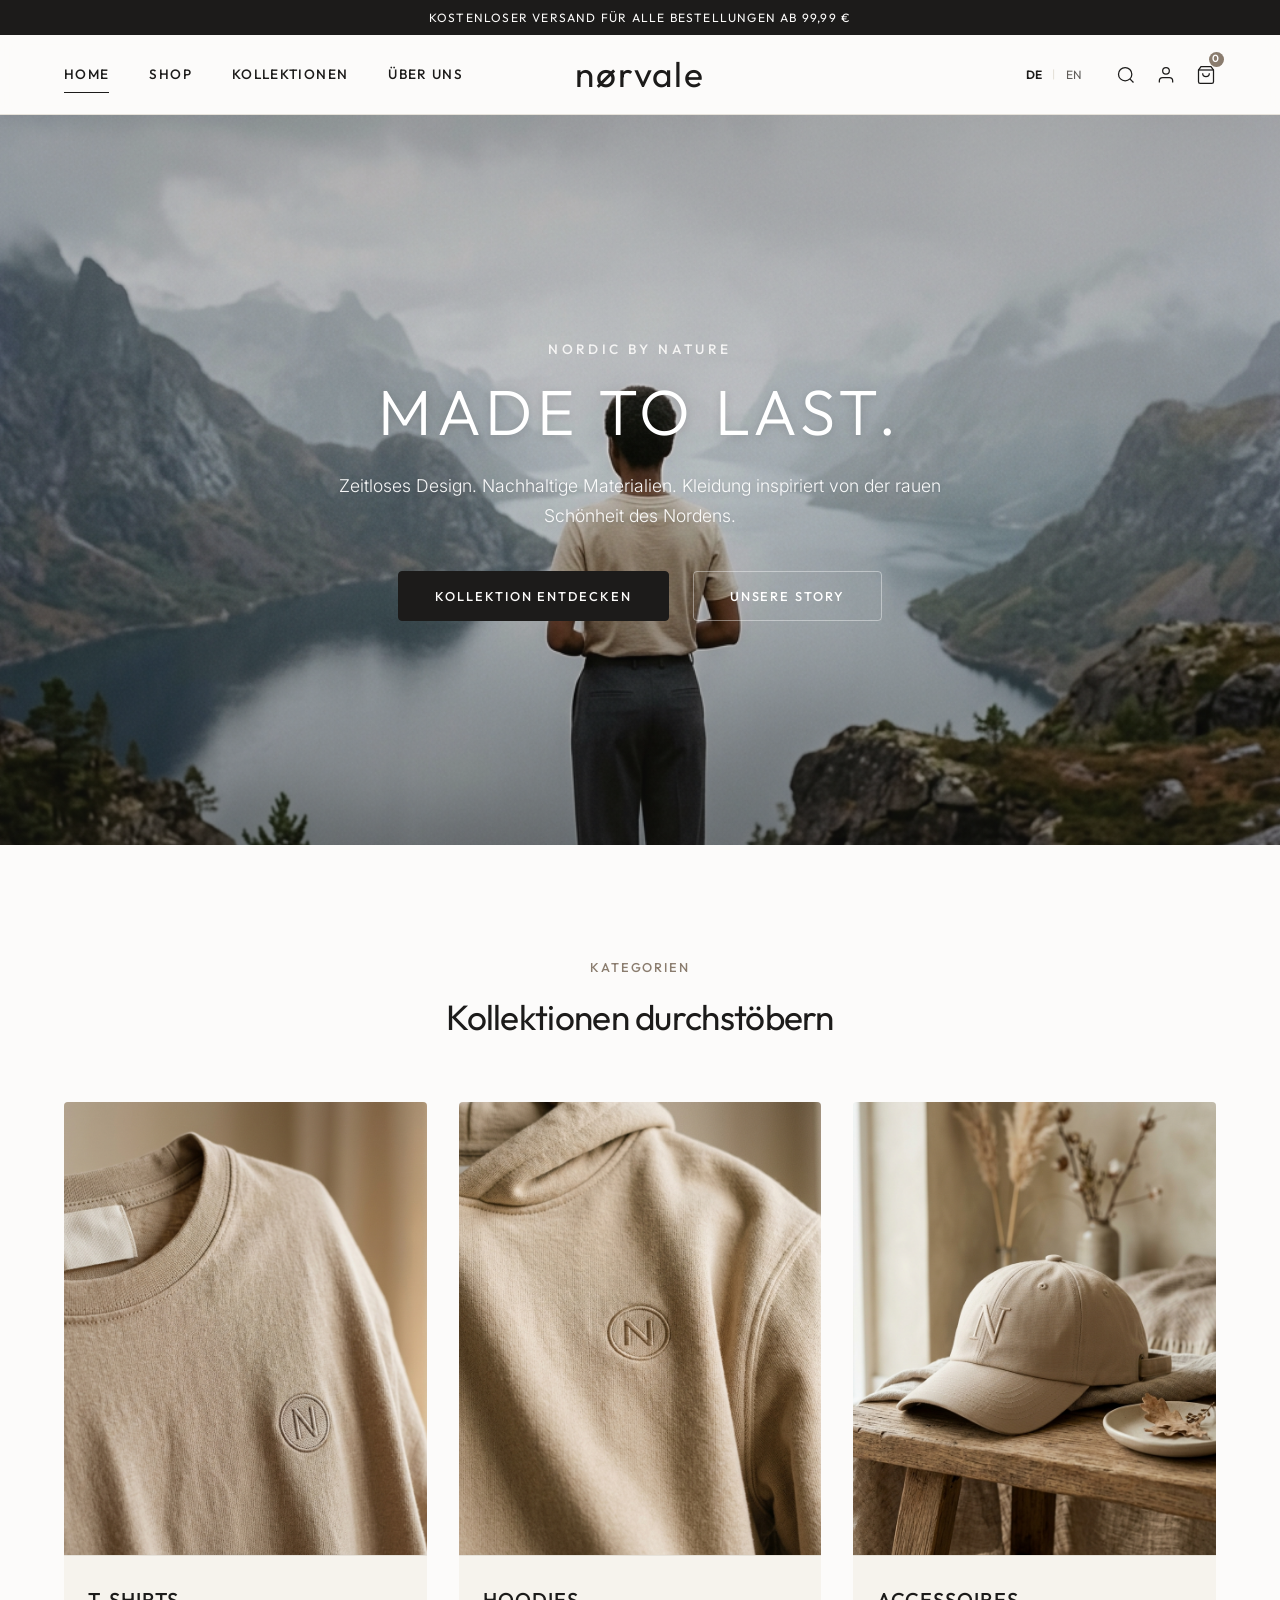
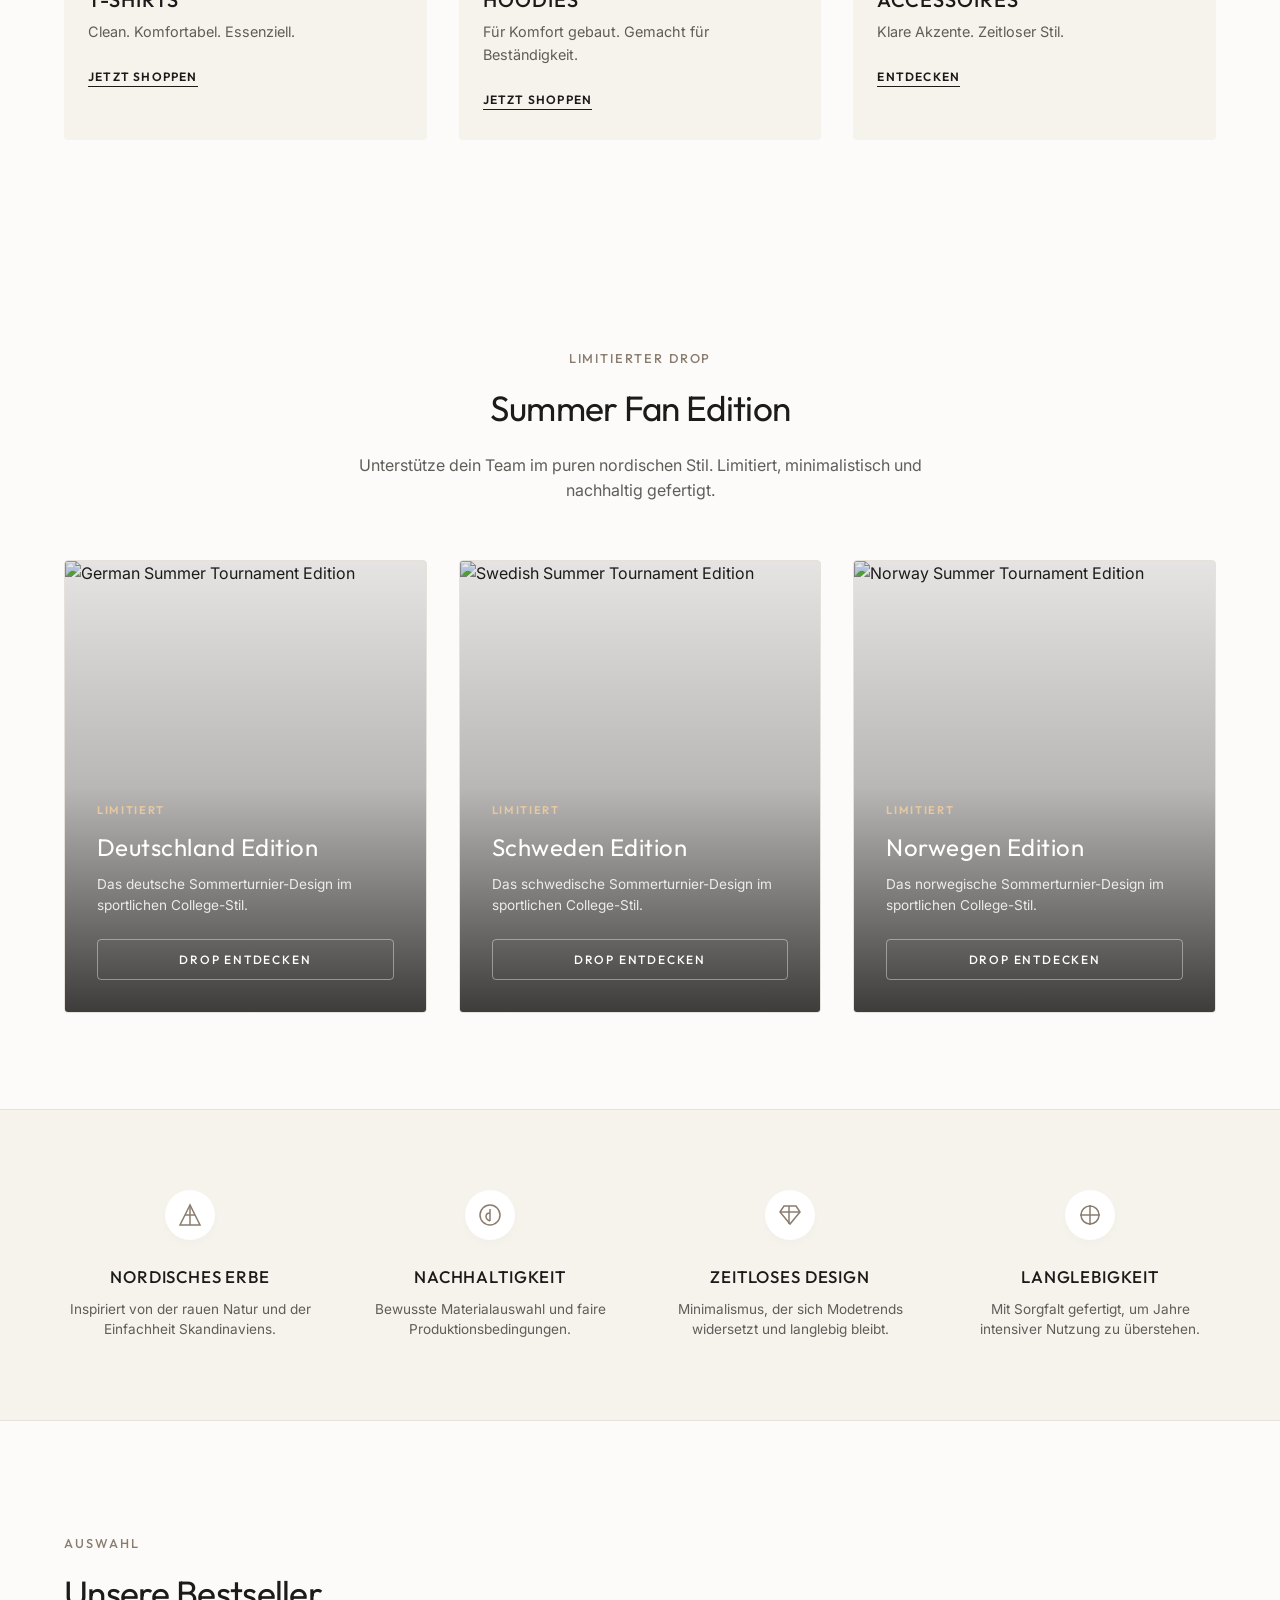
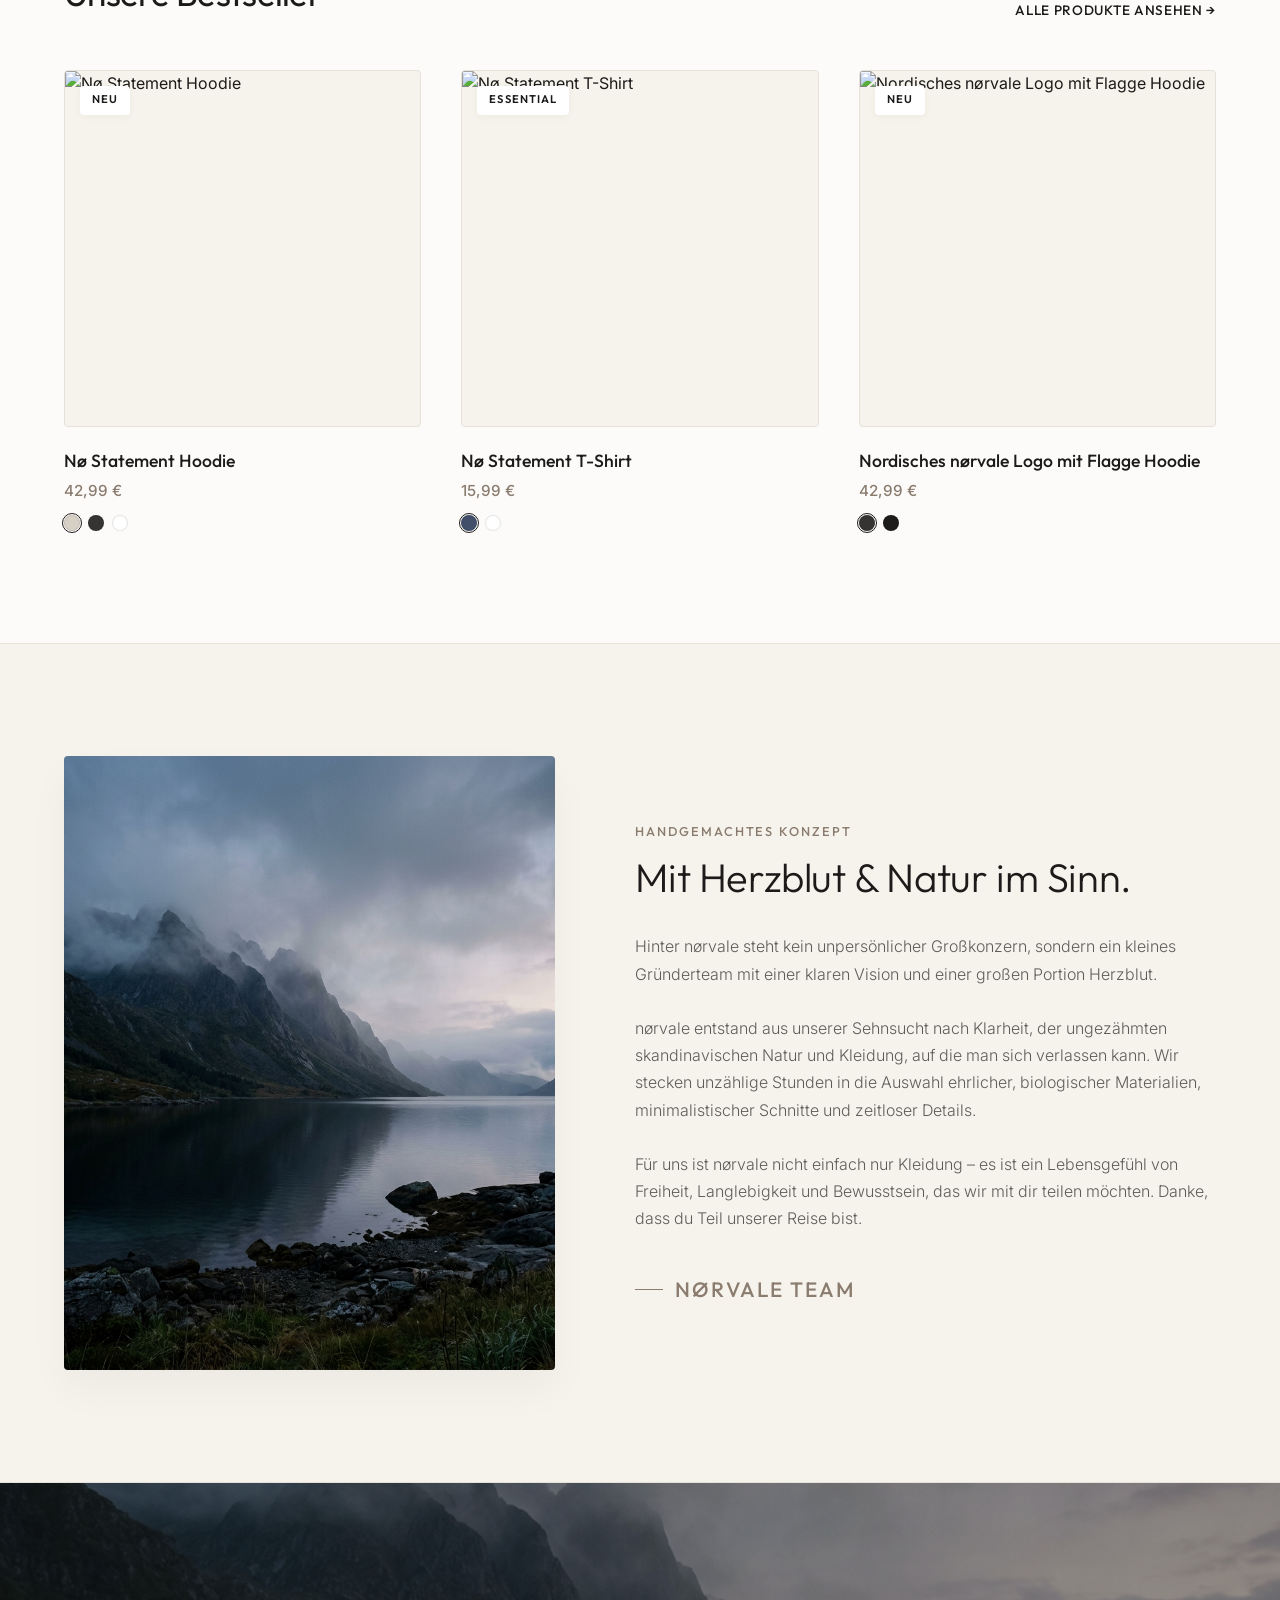
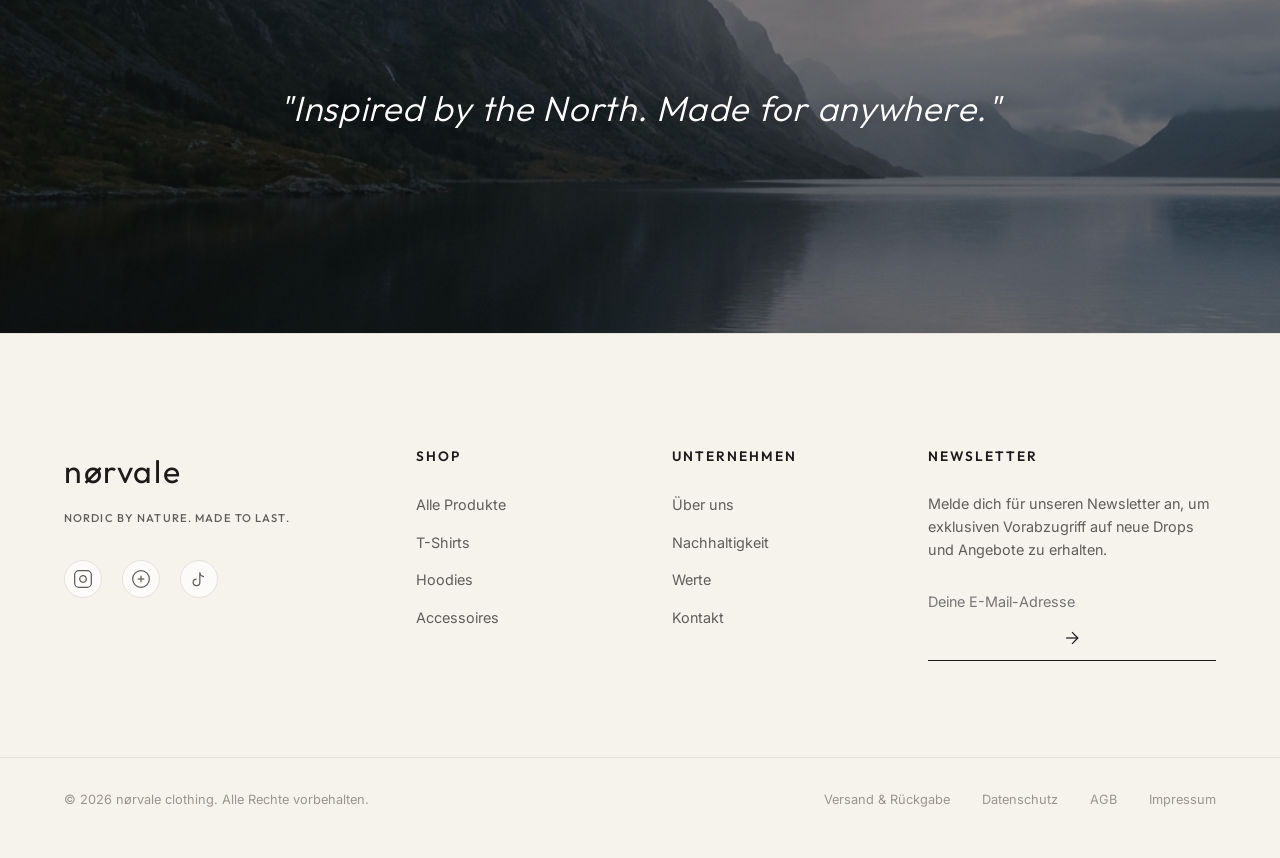
==== commit e75710c4: "fix(legal): add shipping & returns policy and verified phone number to resolve GMC misrepresentation" ====
--- a/index.html
+++ b/index.html
@@ -723,6 +723,10 @@
                                 <p><a href="mailto:olli1270@gmail.com">olli1270@gmail.com</a></p>
                             </div>
                             <div class="contact-detail-item">
+                                <h4 data-i18n="contact_detail_label_phone">Telefon</h4>
+                                <p><a href="tel:+4917684128588">+49 (0) 176 84128588</a></p>
+                            </div>
+                            <div class="contact-detail-item">
                                 <h4 data-i18n="contact_detail_label_hours">Support-Zeiten</h4>
                                 <p data-i18n="contact_detail_val_hours">Montag – Freitag: 09:00 – 17:00 Uhr</p>
                             </div>
@@ -760,6 +764,7 @@
             <div class="container section legal-container">
                 <div class="legal-tabs">
                     <button class="legal-tab-btn active" data-legal-section="imprint" data-i18n="legal_tab_imprint">Impressum</button>
+                    <button class="legal-tab-btn" data-legal-section="shipping-returns" data-i18n="legal_tab_shipping_returns">Versand & Rückgabe</button>
                     <button class="legal-tab-btn" data-legal-section="privacy" data-i18n="legal_tab_privacy">Datenschutz</button>
                     <button class="legal-tab-btn" data-legal-section="terms" data-i18n="legal_tab_terms">AGB</button>
                 </div>
@@ -767,6 +772,11 @@
                 <div class="legal-content-wrapper">
                     <!-- Impressum Content -->
                     <div id="legal-section-imprint" class="legal-section-content active" data-i18n="legal_imprint_content">
+                        <!-- Populated dynamically -->
+                    </div>
+
+                    <!-- Versand & Rückgabe Content -->
+                    <div id="legal-section-shipping-returns" class="legal-section-content" data-i18n="legal_shipping_returns_content">
                         <!-- Populated dynamically -->
                     </div>
 
@@ -877,6 +887,7 @@
             <div class="container footer-bottom-flex">
                 <p class="copyright" data-i18n="footer_copyright">&copy; 2026 nørvale clothing. Alle Rechte vorbehalten.</p>
                 <div class="legal-links">
+                    <a href="#shipping-returns" data-target="legal-view" data-i18n="footer_shipping_returns">Versand & Rückgabe</a>
                     <a href="#privacy" data-target="legal-view" data-i18n="footer_privacy">Datenschutz</a>
                     <a href="#terms" data-target="legal-view" data-i18n="footer_terms">AGB</a>
                     <a href="#imprint" data-target="legal-view" data-i18n="footer_imprint">Impressum</a>
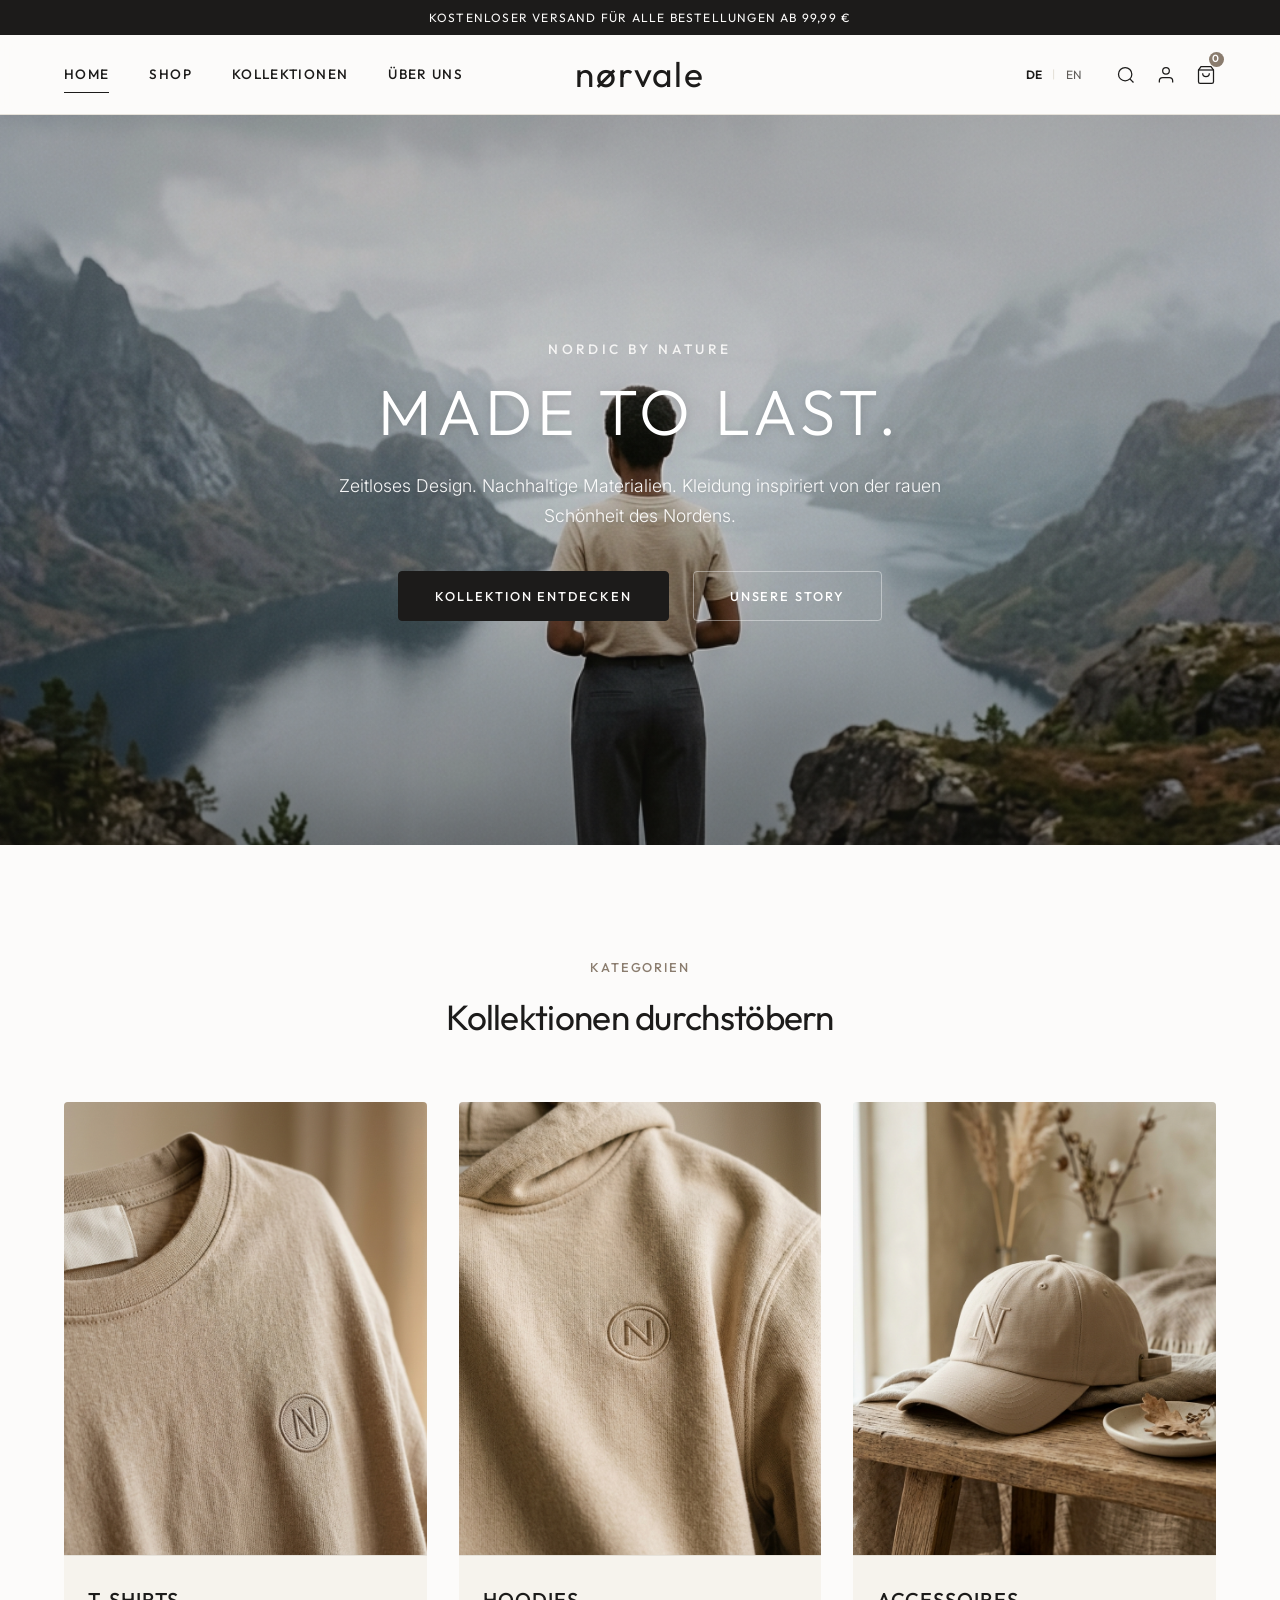
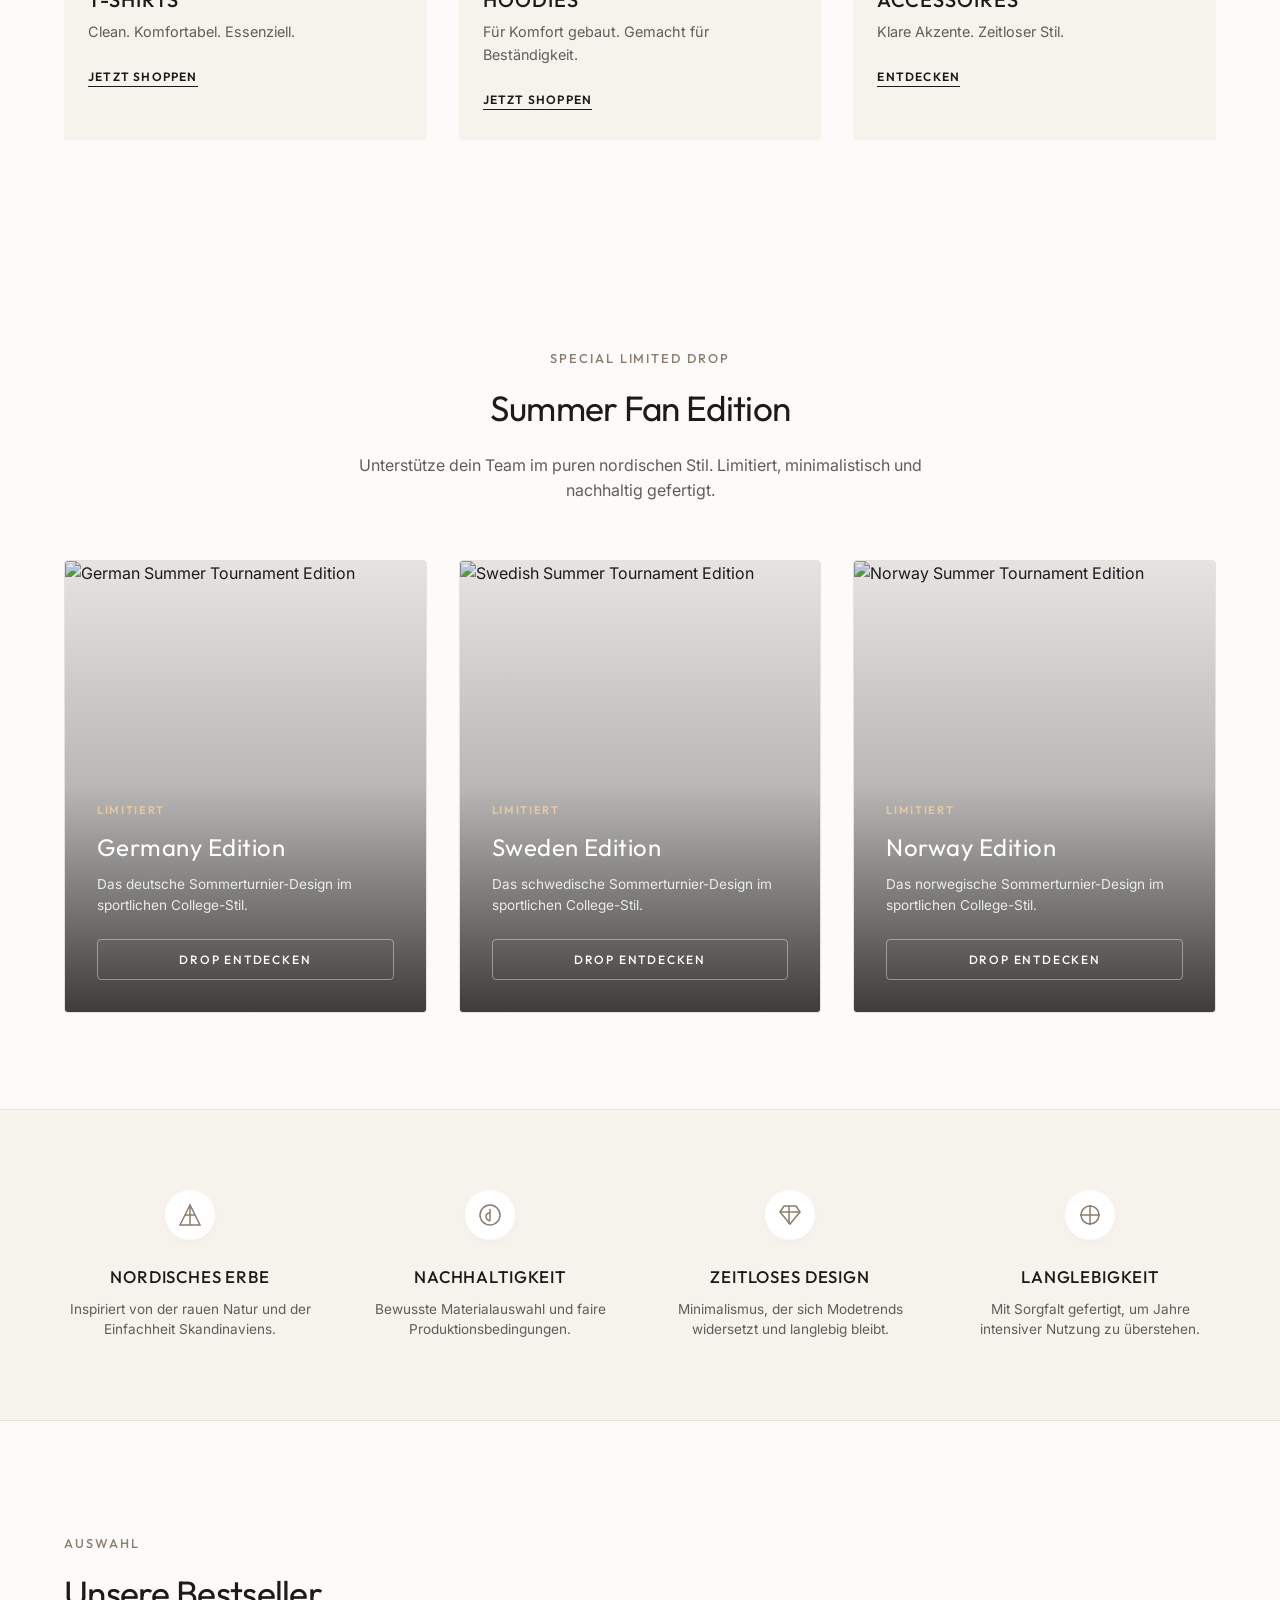
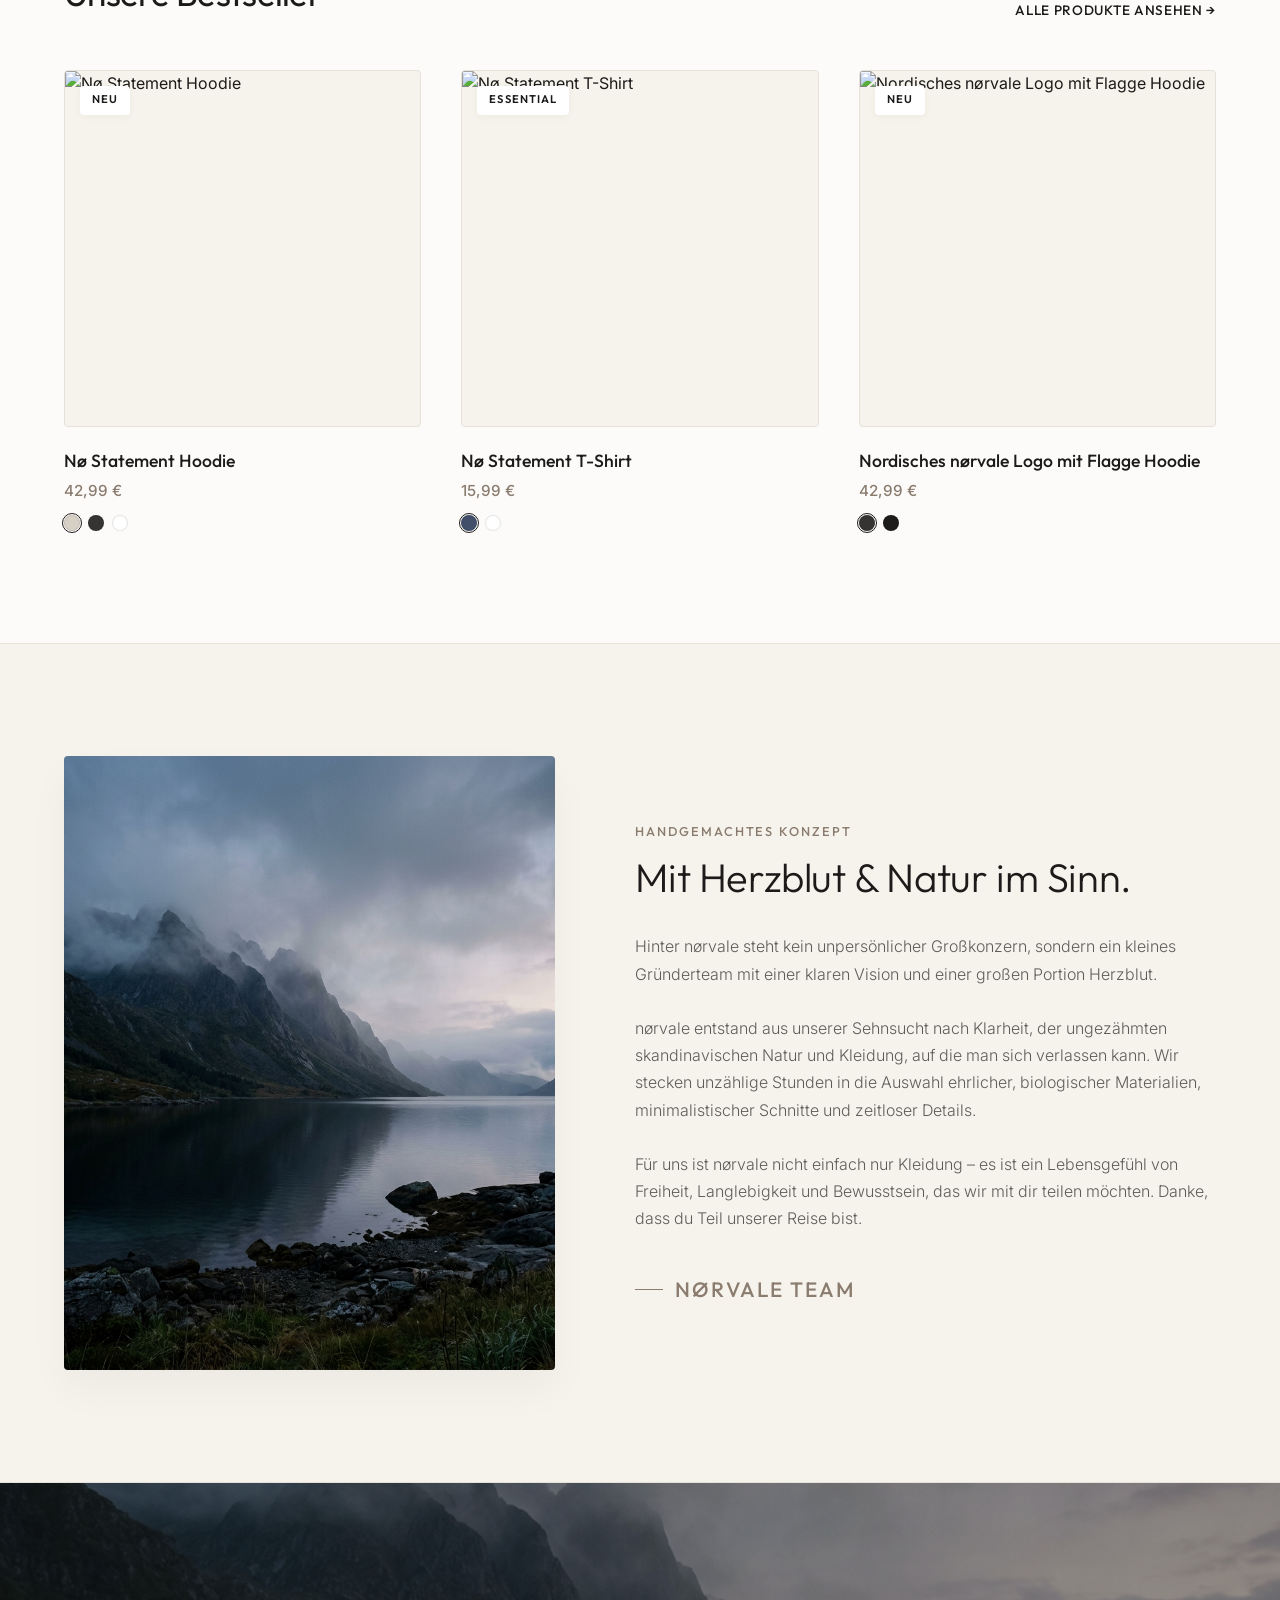
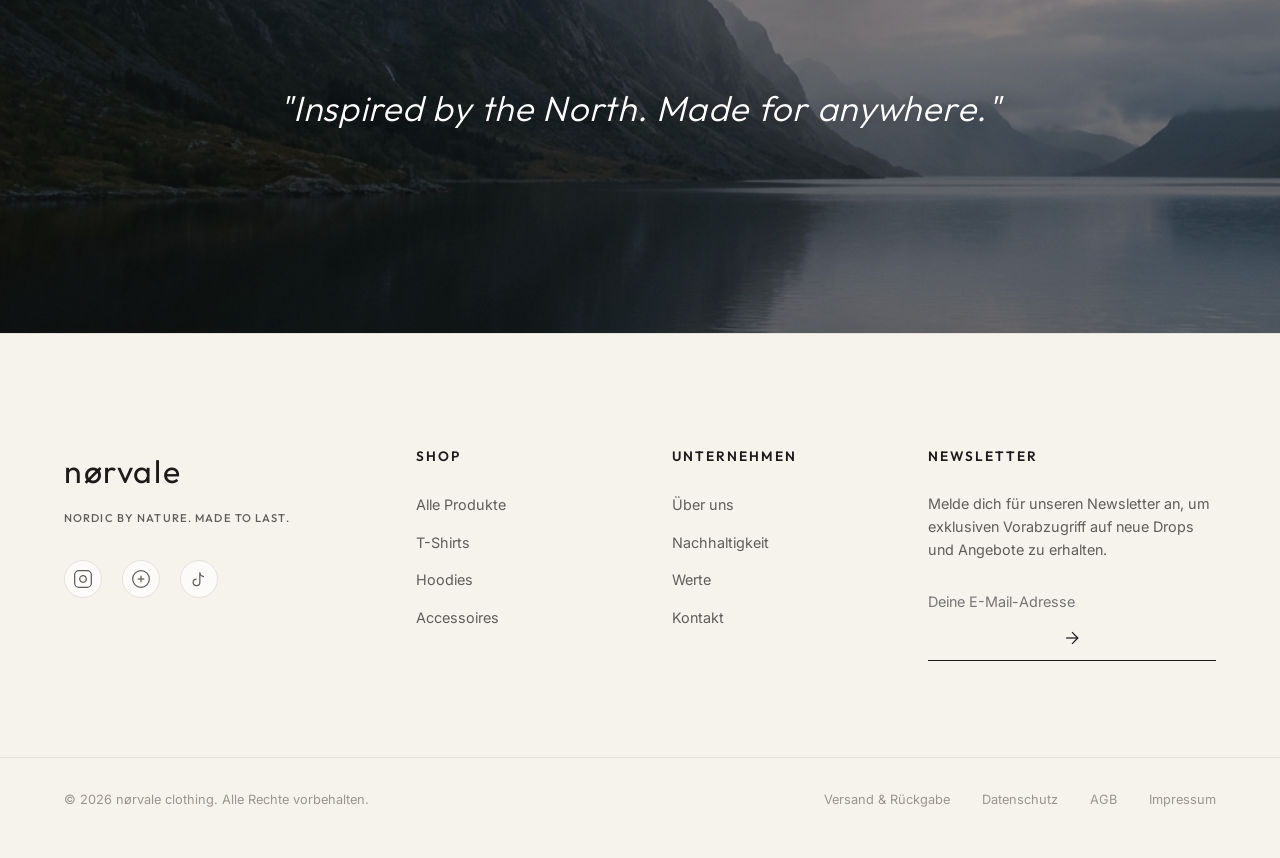
==== commit a0648ce9: "feat: Integrate Google Customer Reviews Badge" ====
--- a/index.html
+++ b/index.html
@@ -909,5 +909,20 @@
 
     <!-- Client-Side App Logic -->
     <script src="index.js"></script>
+
+    <!-- Google Kundenrezensionen Badge -->
+    <script src="https://apis.google.com/js/platform.js?onload=renderBadge" async defer></script>
+    <script>
+      window.renderBadge = function() {
+        var ratingbadgeContainer = document.createElement("div");
+        document.body.appendChild(ratingbadgeContainer);
+        window.gapi.load('ratingbadge', function() {
+          window.gapi.ratingbadge.render(ratingbadgeContainer, {
+            "merchant_id": 5803942295,
+            "position": "BOTTOM_RIGHT"
+          });
+        });
+      }
+    </script>
 </body>
 </html>
